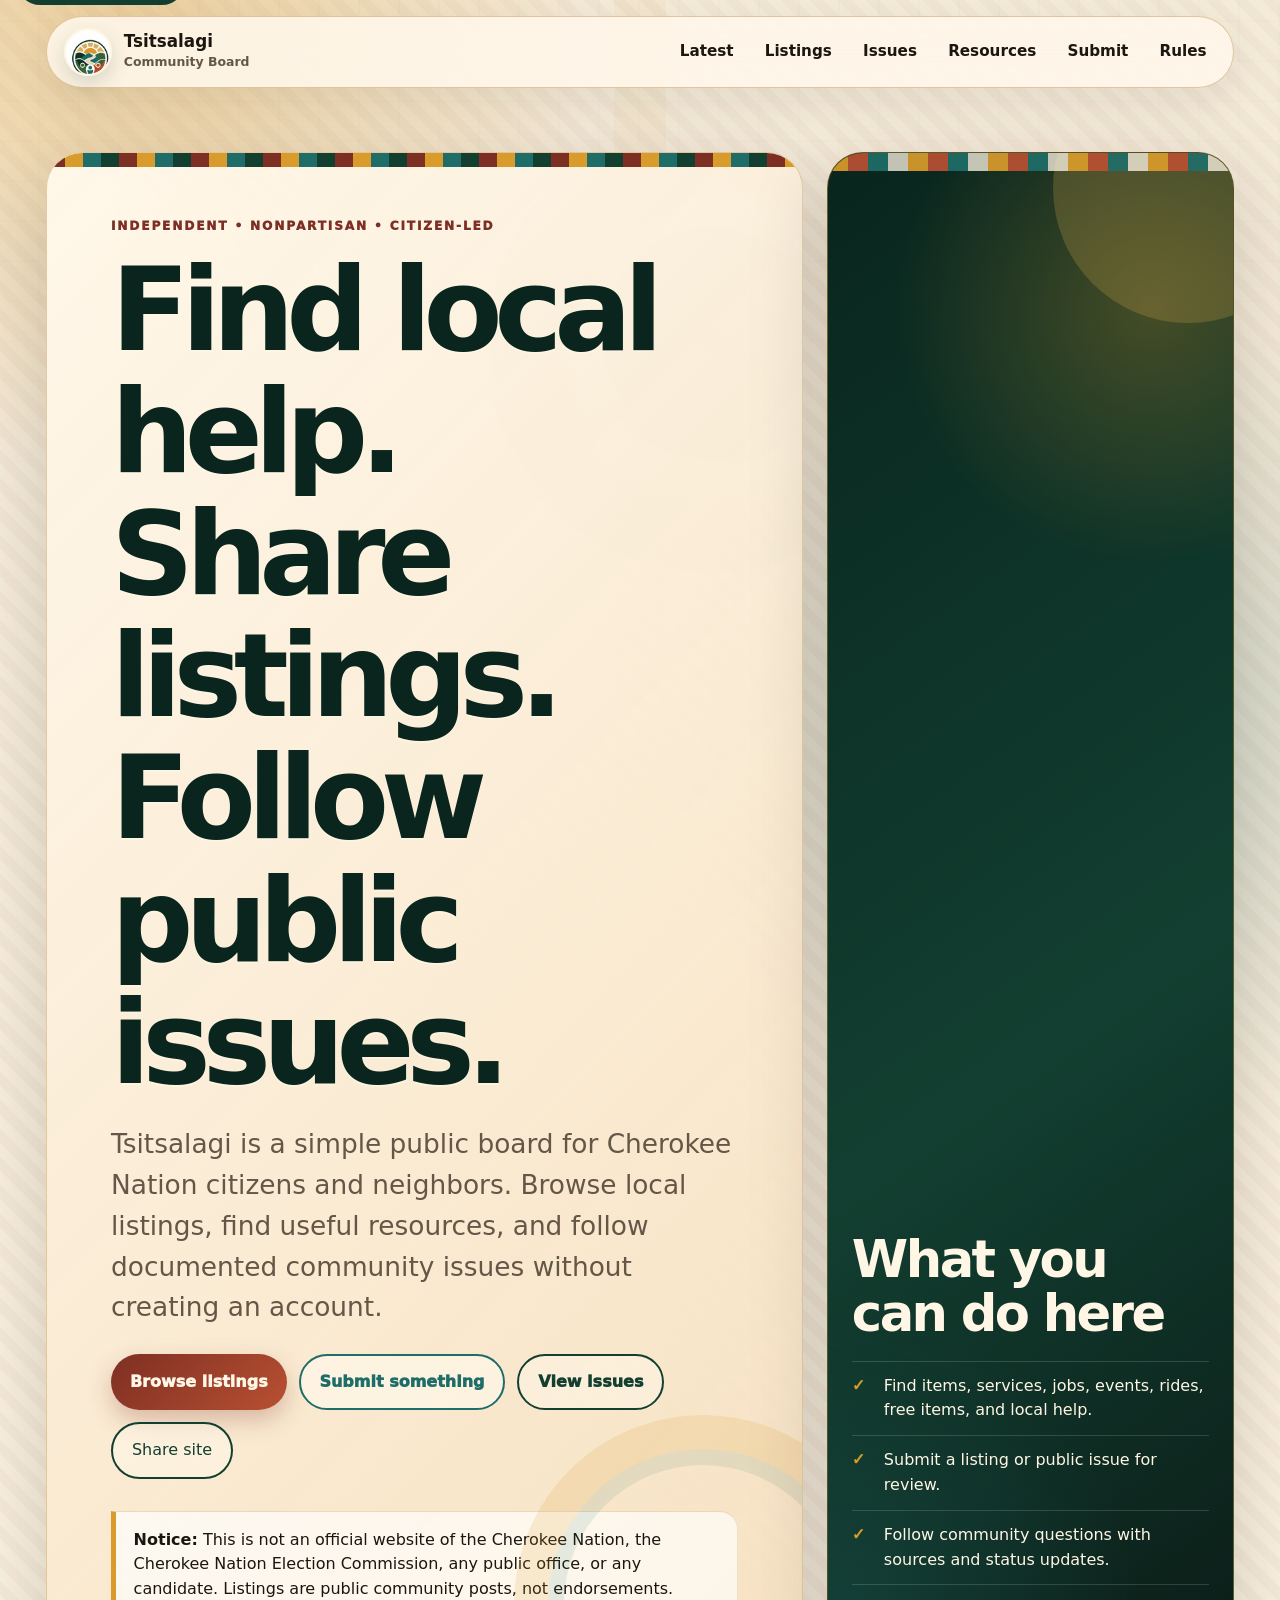
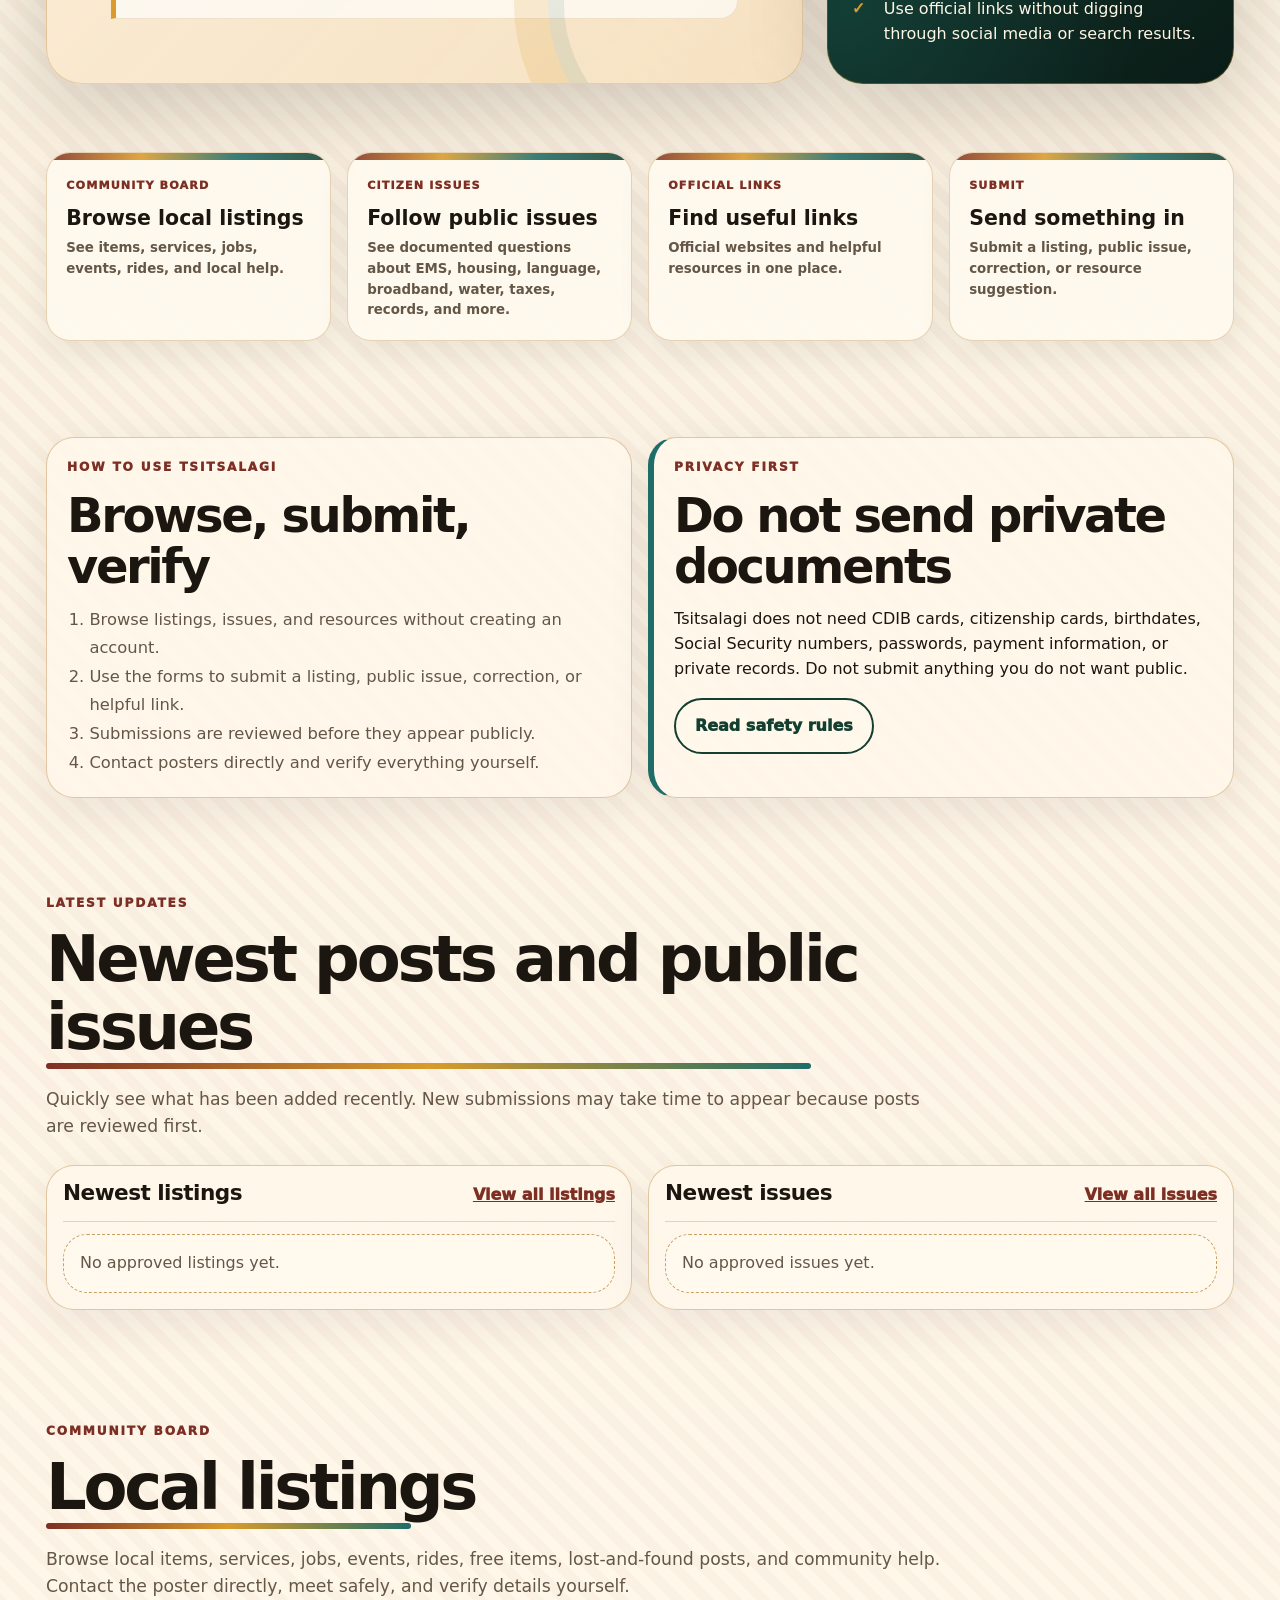
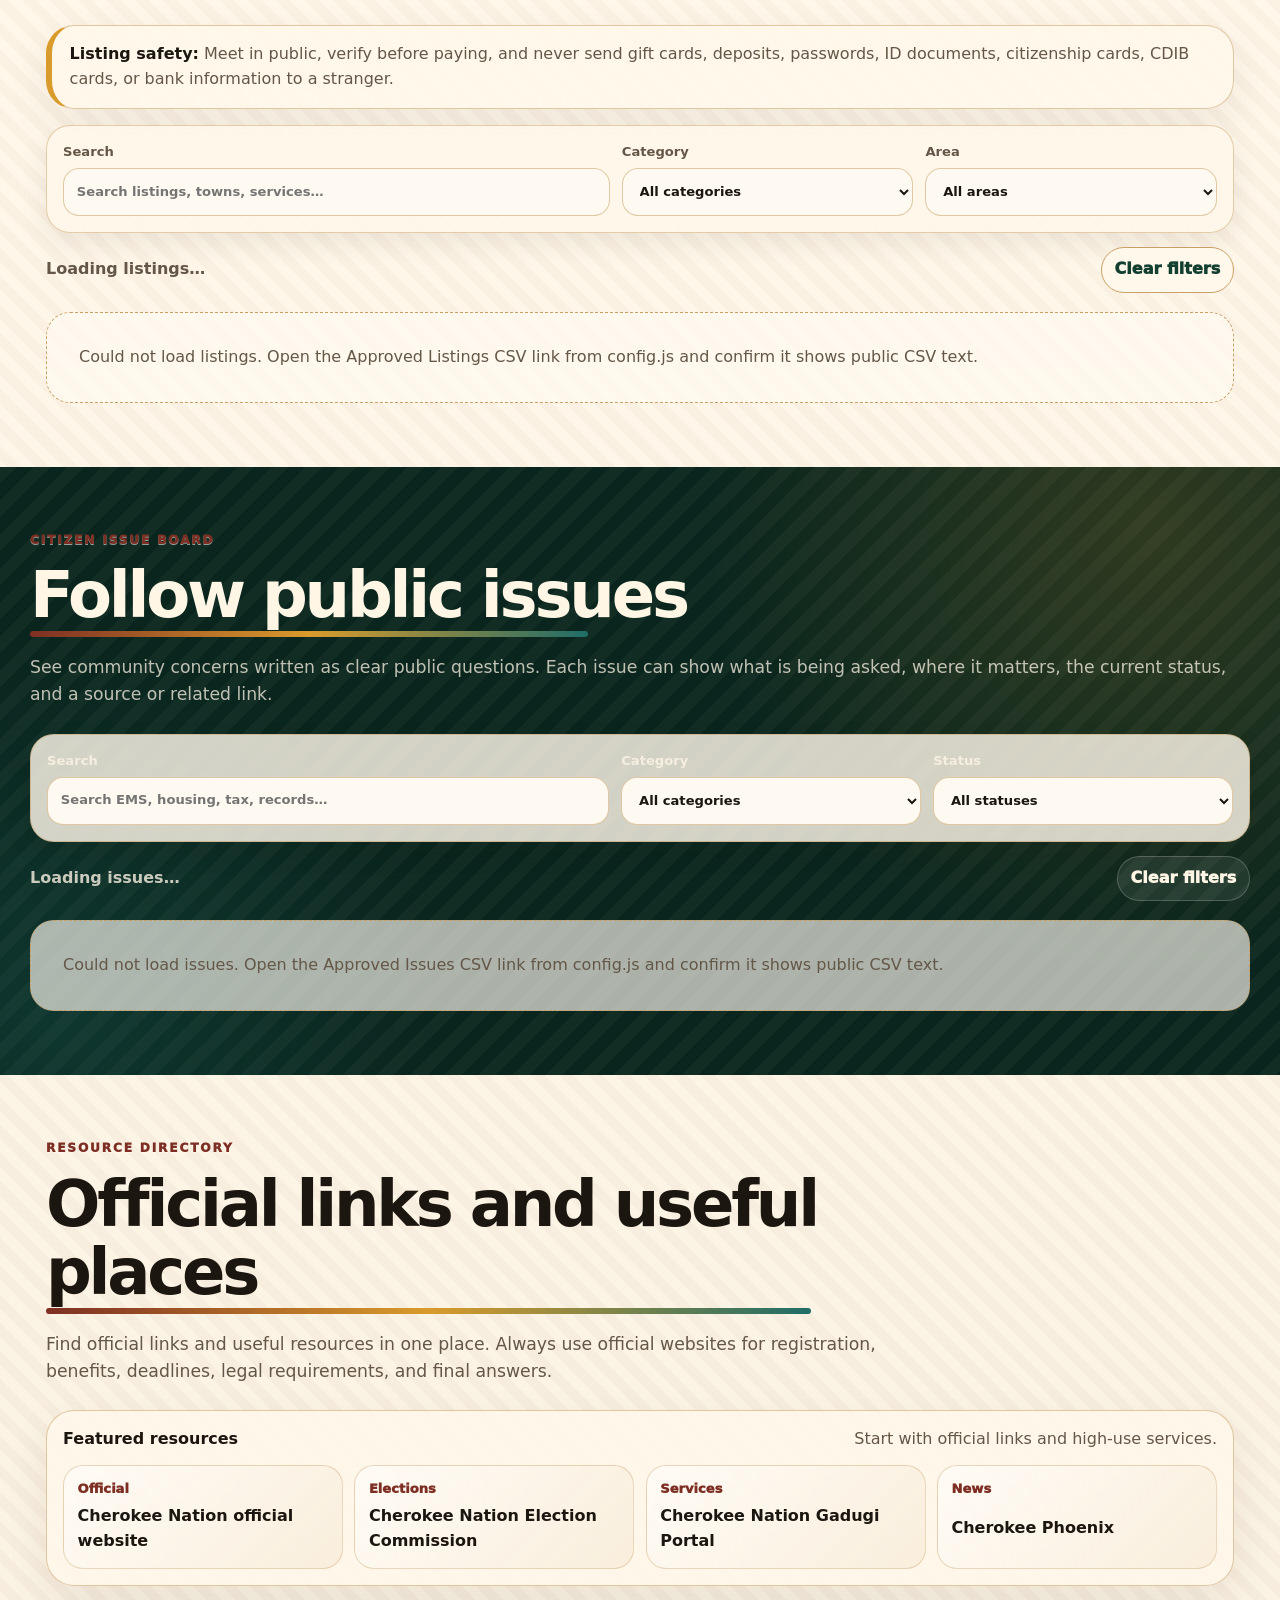
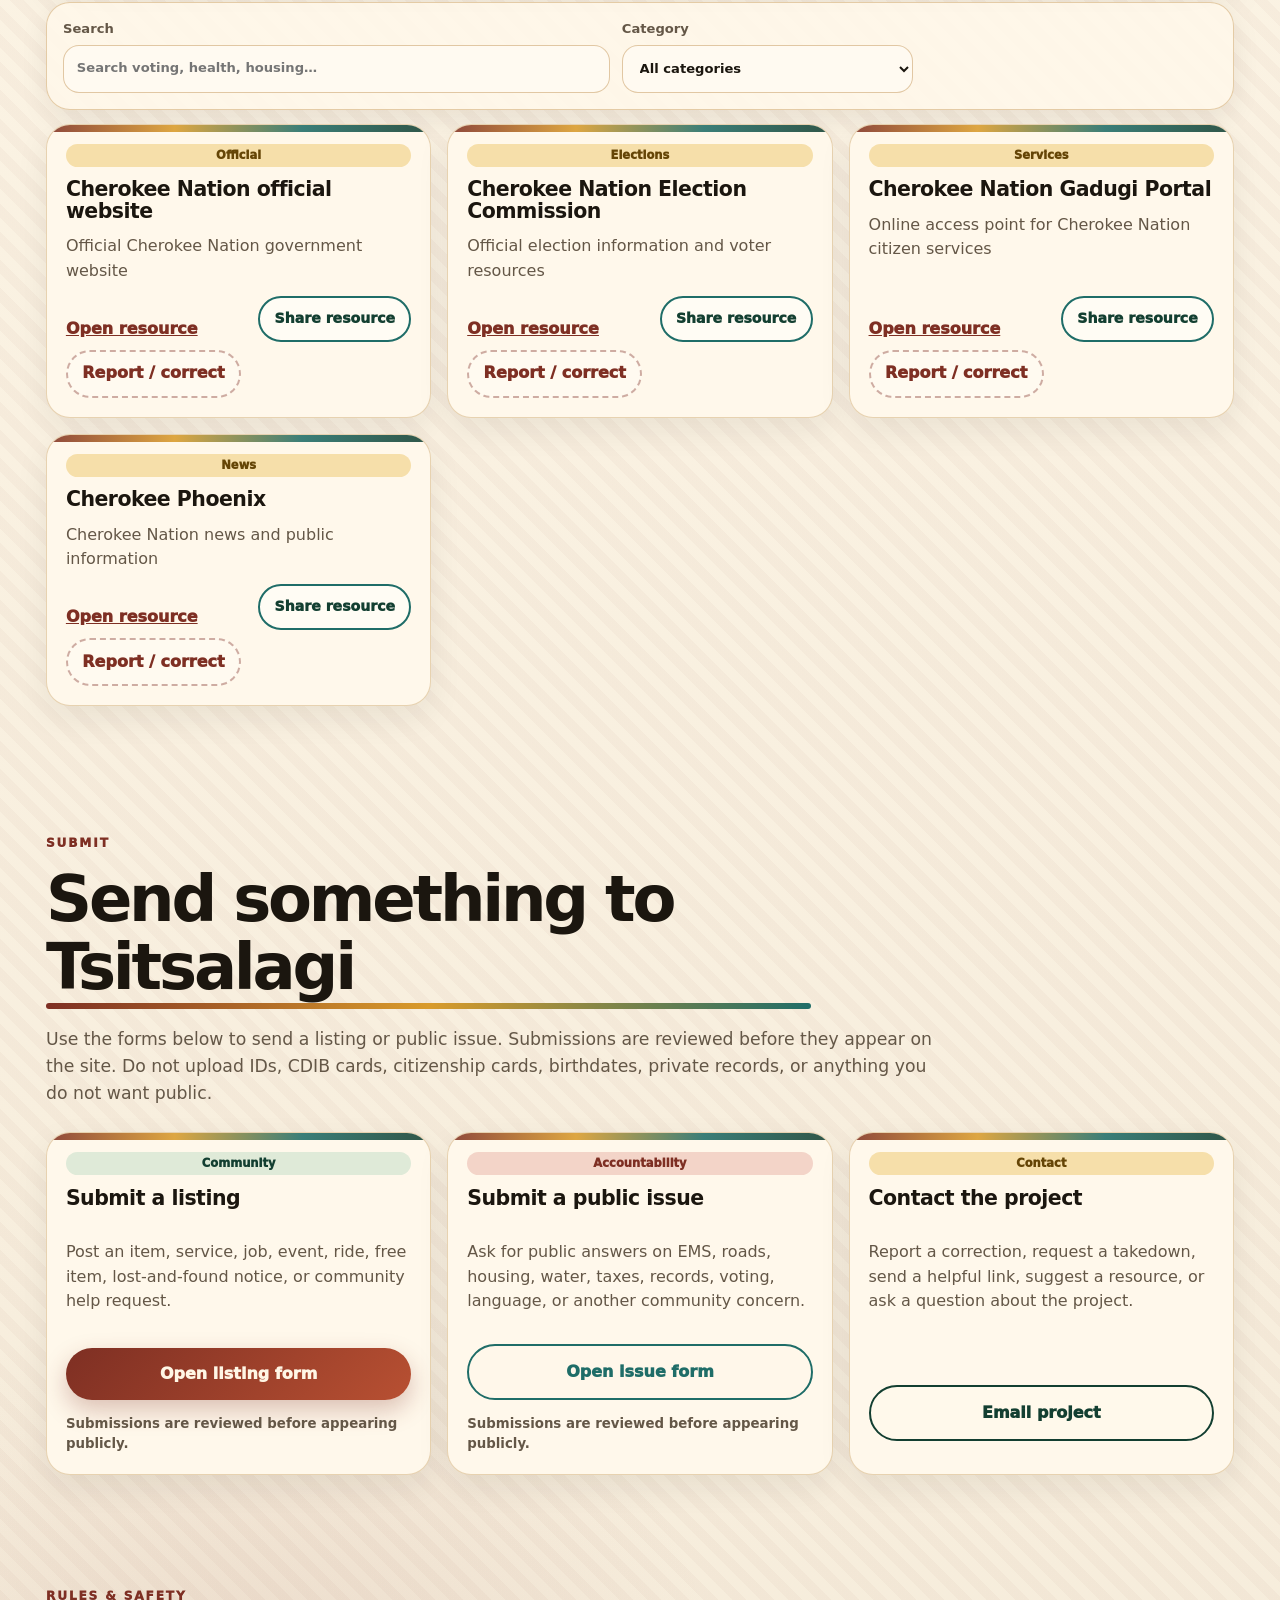
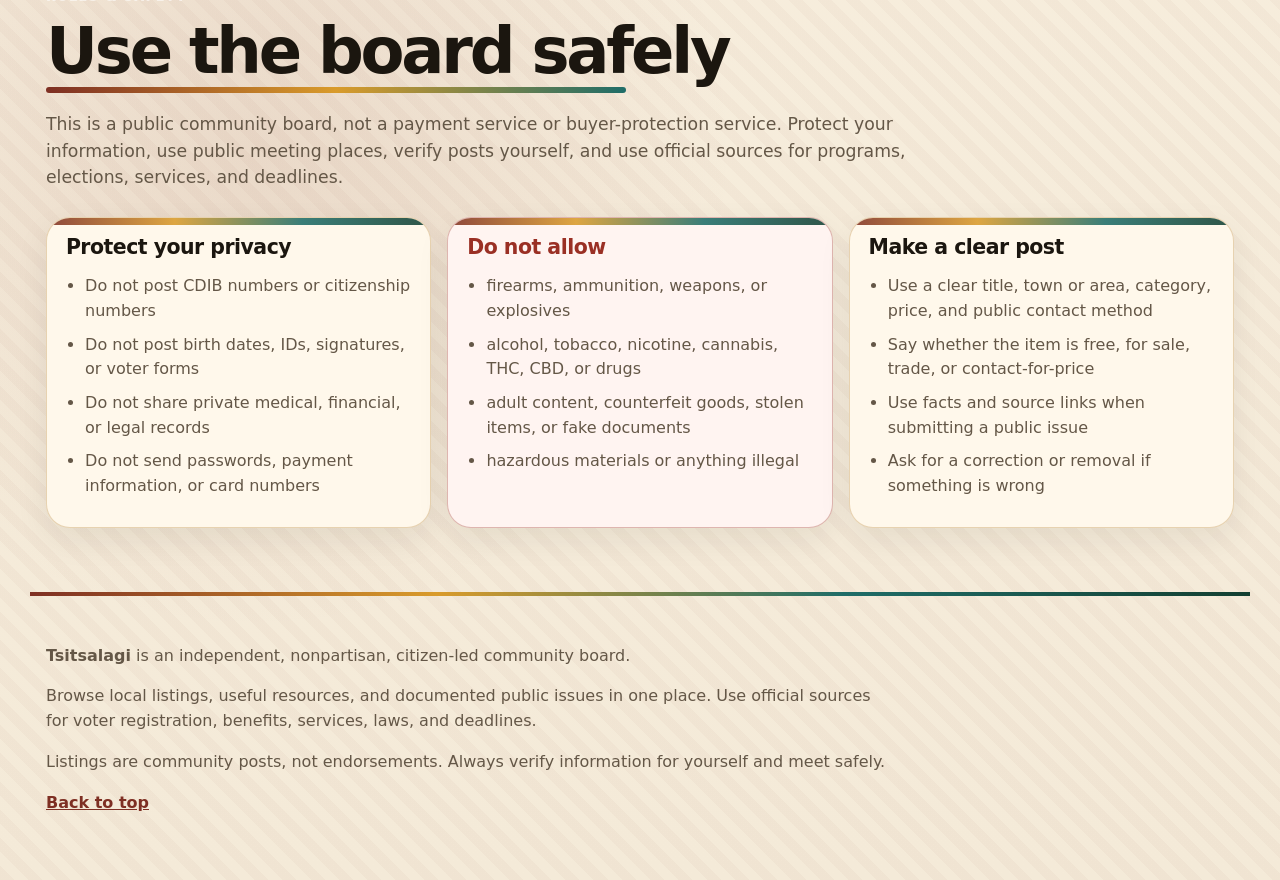
==== index.html @ 5c8ae74e "Add files via upload" ====
<!doctype html>
<html lang="en">
<head>
  <meta charset="utf-8" />
  <meta name="viewport" content="width=device-width, initial-scale=1" />
  <title>Tsitsalagi — Cherokee Community Board</title>
  <meta name="description" content="An independent Cherokee community board for local listings, helpful resources, and public issues that affect Cherokee Nation citizens." />
  <meta property="og:title" content="Tsitsalagi — Cherokee Community Board" />
  <meta property="og:description" content="Browse local listings, submit community information, find useful links, and follow public issues." />
  <meta property="og:type" content="website" />
  <meta property="og:url" content="https://tsitsalagi.com/" />
  <meta property="og:image" content="https://tsitsalagi.com/favicon-512.png" />
  <meta property="og:image:alt" content="Tsitsalagi Community Board logo" />
  <meta name="twitter:card" content="summary_large_image" />
  <meta name="twitter:title" content="Tsitsalagi — Cherokee Community Board" />
  <meta name="twitter:description" content="Browse local listings, useful resources, and public issues on Tsitsalagi." />
  <meta name="twitter:image" content="https://tsitsalagi.com/favicon-512.png" />
  <meta name="theme-color" content="#213f32" />
  <link rel="icon" type="image/png" href="favicon.png" />
  <link rel="shortcut icon" href="favicon.ico" />
  <link rel="apple-touch-icon" href="apple-touch-icon.png" />
  <link rel="manifest" href="site.webmanifest" />
  <link rel="stylesheet" href="styles.css" />
</head>
<body>
  <a class="skip-link" href="#main">Skip to content</a>

  <header class="site-header" id="top">
    <nav class="nav" aria-label="Main navigation">
      <a class="brand" href="#top" aria-label="Tsitsalagi home">
        <img class="brand-favicon" src="favicon.png" alt="" aria-hidden="true" />
        <span>
          <strong>Tsitsalagi</strong>
          <small>Community Board</small>
        </span>
      </a>
      <button class="menu-button" aria-expanded="false" aria-controls="nav-links">Menu</button>
      <div class="nav-links" id="nav-links">
        <a href="#latest">Latest</a>
        <a href="#listings">Listings</a>
        <a href="#issues">Issues</a>
        <a href="#resources">Resources</a>
        <a href="#submit">Submit</a>
        <a href="#rules">Rules</a>
      </div>
    </nav>

    <section class="hero">
      <div class="hero-copy">
        <p class="eyebrow">Independent • Nonpartisan • Citizen-led</p>
        <h1>Find local help. Share listings. Follow public issues.</h1>
        <p class="hero-text">Tsitsalagi is a simple public board for Cherokee Nation citizens and neighbors. Browse local listings, find useful resources, and follow documented community issues without creating an account.</p>
        <div class="hero-actions" aria-label="Primary actions">
          <a class="button primary" href="#listings">Browse listings</a>
          <a class="button secondary" href="#submit">Submit something</a>
          <a class="button ghost" href="#issues">View issues</a>
          <button class="button ghost share-button site-share" type="button"
            data-share-button
            data-share-title="Tsitsalagi — Cherokee Community Board"
            data-share-text="Browse local listings, useful resources, and public issues on Tsitsalagi."
            data-share-url="https://tsitsalagi.com/">Share site</button>
        </div>
        <p class="notice"><strong>Notice:</strong> This is not an official website of the Cherokee Nation, the Cherokee Nation Election Commission, any public office, or any candidate. Listings are public community posts, not endorsements.</p>
      </div>
      <aside class="hero-panel" aria-label="What this site does">
        <h2>What you can do here</h2>
        <ul class="check-list">
          <li>Find items, services, jobs, events, rides, free items, and local help.</li>
          <li>Submit a listing or public issue for review.</li>
          <li>Follow community questions with sources and status updates.</li>
          <li>Use official links without digging through social media or search results.</li>
        </ul>
      </aside>
    </section>
  </header>

  <main id="main">
    <section class="section quick-grid" aria-label="Quick actions">
      <a class="quick-card" href="#listings">
        <span>Community Board</span>
        <strong>Browse local listings</strong>
        <small>See items, services, jobs, events, rides, and local help.</small>
      </a>
      <a class="quick-card" href="#issues">
        <span>Citizen Issues</span>
        <strong>Follow public issues</strong>
        <small>See documented questions about EMS, housing, language, broadband, water, taxes, records, and more.</small>
      </a>
      <a class="quick-card" href="#resources">
        <span>Official Links</span>
        <strong>Find useful links</strong>
        <small>Official websites and helpful resources in one place.</small>
      </a>
      <a class="quick-card" href="#submit">
        <span>Submit</span>
        <strong>Send something in</strong>
        <small>Submit a listing, public issue, correction, or resource suggestion.</small>
      </a>
    </section>

    <section class="section guidance-section" id="how-to-use">
      <div class="guidance-grid">
        <article class="guidance-card">
          <p class="eyebrow">How to use Tsitsalagi</p>
          <h2>Browse, submit, verify</h2>
          <ol>
            <li>Browse listings, issues, and resources without creating an account.</li>
            <li>Use the forms to submit a listing, public issue, correction, or helpful link.</li>
            <li>Submissions are reviewed before they appear publicly.</li>
            <li>Contact posters directly and verify everything yourself.</li>
          </ol>
        </article>
        <article class="guidance-card privacy-card">
          <p class="eyebrow">Privacy first</p>
          <h2>Do not send private documents</h2>
          <p>Tsitsalagi does not need CDIB cards, citizenship cards, birthdates, Social Security numbers, passwords, payment information, or private records. Do not submit anything you do not want public.</p>
          <a class="button ghost" href="#rules">Read safety rules</a>
        </article>
      </div>
    </section>

    <section class="section latest-section" id="latest">
      <div class="section-header">
        <p class="eyebrow">Latest updates</p>
        <h2>Newest posts and public issues</h2>
        <p>Quickly see what has been added recently. New submissions may take time to appear because posts are reviewed first.</p>
      </div>
      <div class="latest-grid">
        <article class="latest-panel">
          <div class="latest-panel-head">
            <h3>Newest listings</h3>
            <a href="#listings">View all listings</a>
          </div>
          <div id="latest-listings" class="latest-list" aria-live="polite">Loading listings…</div>
        </article>
        <article class="latest-panel">
          <div class="latest-panel-head">
            <h3>Newest issues</h3>
            <a href="#issues">View all issues</a>
          </div>
          <div id="latest-issues" class="latest-list" aria-live="polite">Loading issues…</div>
        </article>
      </div>
    </section>

    <section class="section board-section" id="listings">
      <div class="section-header">
        <p class="eyebrow">Community board</p>
        <h2>Local listings</h2>
        <p>Browse local items, services, jobs, events, rides, free items, lost-and-found posts, and community help. Contact the poster directly, meet safely, and verify details yourself.</p>
      </div>

      <div class="safety-box" role="note">
        <strong>Listing safety:</strong> Meet in public, verify before paying, and never send gift cards, deposits, passwords, ID documents, citizenship cards, CDIB cards, or bank information to a stranger.
      </div>

      <div class="toolbar" aria-label="Listing filters">
        <label>
          <span>Search</span>
          <input id="listing-search" type="search" placeholder="Search listings, towns, services…" autocomplete="off" />
        </label>
        <label>
          <span>Category</span>
          <select id="listing-category">
            <option value="all">All categories</option>
          </select>
        </label>
        <label>
          <span>Area</span>
          <select id="listing-area">
            <option value="all">All areas</option>
          </select>
        </label>
      </div>

      <div class="board-meta">
        <span id="listing-count">Loading listings…</span>
        <button class="small-button" id="clear-listing-filters" type="button">Clear filters</button>
      </div>

      <div class="card-grid listing-grid" id="listing-grid" aria-live="polite"></div>
    </section>

    <section class="section section-dark" id="issues">
      <div class="section-header">
        <p class="eyebrow">Citizen issue board</p>
        <h2>Follow public issues</h2>
        <p>See community concerns written as clear public questions. Each issue can show what is being asked, where it matters, the current status, and a source or related link.</p>
      </div>

      <div class="toolbar dark-toolbar" aria-label="Issue filters">
        <label>
          <span>Search</span>
          <input id="issue-search" type="search" placeholder="Search EMS, housing, tax, records…" autocomplete="off" />
        </label>
        <label>
          <span>Category</span>
          <select id="issue-category">
            <option value="all">All categories</option>
          </select>
        </label>
        <label>
          <span>Status</span>
          <select id="issue-status">
            <option value="all">All statuses</option>
          </select>
        </label>
      </div>

      <div class="board-meta dark-meta">
        <span id="issue-count">Loading issues…</span>
        <button class="small-button light" id="clear-issue-filters" type="button">Clear filters</button>
      </div>

      <div class="card-grid issue-grid" id="issue-grid" aria-live="polite"></div>
    </section>

    <section class="section" id="resources">
      <div class="section-header">
        <p class="eyebrow">Resource directory</p>
        <h2>Official links and useful places</h2>
        <p>Find official links and useful resources in one place. Always use official websites for registration, benefits, deadlines, legal requirements, and final answers.</p>
      </div>

      <div class="featured-resources" id="featured-resources" aria-live="polite"></div>

      <div class="toolbar" aria-label="Resource filters">
        <label>
          <span>Search</span>
          <input id="resource-search" type="search" placeholder="Search voting, health, housing…" autocomplete="off" />
        </label>
        <label>
          <span>Category</span>
          <select id="resource-category">
            <option value="all">All categories</option>
          </select>
        </label>
      </div>

      <div class="card-grid resource-grid" id="resource-grid" aria-live="polite"></div>
    </section>

    <section class="section submit-section" id="submit">
      <div class="section-header">
        <p class="eyebrow">Submit</p>
        <h2>Send something to Tsitsalagi</h2>
        <p>Use the forms below to send a listing or public issue. Submissions are reviewed before they appear on the site. Do not upload IDs, CDIB cards, citizenship cards, birthdates, private records, or anything you do not want public.</p>
      </div>

      <div class="submit-grid">
        <article class="submit-card">
          <span class="tag green">Community</span>
          <h3>Submit a listing</h3>
          <p>Post an item, service, job, event, ride, free item, lost-and-found notice, or community help request.</p>
          <a class="button primary form-link" id="listing-form-link" href="#" target="_blank" rel="noopener">Open listing form</a>
          <small class="form-note" id="listing-form-note">Submissions are reviewed before appearing publicly.</small>
        </article>
        <article class="submit-card">
          <span class="tag clay">Accountability</span>
          <h3>Submit a public issue</h3>
          <p>Ask for public answers on EMS, roads, housing, water, taxes, records, voting, language, or another community concern.</p>
          <a class="button secondary form-link" id="issue-form-link" href="#" target="_blank" rel="noopener">Open issue form</a>
          <small class="form-note" id="issue-form-note">Submissions are reviewed before appearing publicly.</small>
        </article>
        <article class="submit-card">
          <span class="tag gold">Contact</span>
          <h3>Contact the project</h3>
          <p>Report a correction, request a takedown, send a helpful link, suggest a resource, or ask a question about the project.</p>
          <a class="button ghost form-link" id="contact-link" href="mailto:contact@example.com">Email project</a>
          <small></small>
        </article>
      </div>
    </section>

    <section class="section rules-section" id="rules">
      <div class="section-header">
        <p class="eyebrow">Rules & safety</p>
        <h2>Use the board safely</h2>
        <p>This is a public community board, not a payment service or buyer-protection service. Protect your information, use public meeting places, verify posts yourself, and use official sources for programs, elections, services, and deadlines.</p>
      </div>

      <div class="rules-grid">
        <article class="rule-card">
          <h3>Protect your privacy</h3>
          <ul>
            <li>Do not post CDIB numbers or citizenship numbers</li>
            <li>Do not post birth dates, IDs, signatures, or voter forms</li>
            <li>Do not share private medical, financial, or legal records</li>
            <li>Do not send passwords, payment information, or card numbers</li>
          </ul>
        </article>
        <article class="rule-card danger">
          <h3>Do not allow</h3>
          <ul>
            <li>firearms, ammunition, weapons, or explosives</li>
            <li>alcohol, tobacco, nicotine, cannabis, THC, CBD, or drugs</li>
            <li>adult content, counterfeit goods, stolen items, or fake documents</li>
            <li>hazardous materials or anything illegal</li>
          </ul>
        </article>
        <article class="rule-card">
          <h3>Make a clear post</h3>
          <ul>
            <li>Use a clear title, town or area, category, price, and public contact method</li>
            <li>Say whether the item is free, for sale, trade, or contact-for-price</li>
            <li>Use facts and source links when submitting a public issue</li>
            <li>Ask for a correction or removal if something is wrong</li>
          </ul>
        </article>
      </div>
    </section>
</main>

  <footer class="site-footer">
    <div class="footer-brand">
      <div>
        <p><strong>Tsitsalagi</strong> is an independent, nonpartisan, citizen-led community board.</p>
        <p>Browse local listings, useful resources, and documented public issues in one place. Use official sources for voter registration, benefits, services, laws, and deadlines.</p>
      </div>
    </div>
    <p class="footer-note">Listings are community posts, not endorsements. Always verify information for yourself and meet safely.</p>
    <a href="#top">Back to top</a>
  </footer>

  <script src="config.js"></script>
  <script src="script.js"></script>
</body>
</html>
---- styles.css ----
:root {
  /* Cherokee / Southeastern-inspired earth palette: river, cedar, clay, copper, sun, cream. */
  --bg: #f4ead8;
  --bg-2: #e7c99f;
  --panel: #fff8eb;
  --panel-2: #f5dfbf;
  --ink: #1b160f;
  --muted: #645747;
  --line: #c99f64;
  --forest: #133f31;
  --forest-2: #09251d;
  --forest-soft: #dfead8;
  --cedar: #7e2f23;
  --clay: #b85032;
  --gold: #d99b2b;
  --turquoise: #1f6d68;
  --river: #295f73;
  --plum: #4a2a54;
  --danger: #9a2f24;
  --cream: #fff6e5;
  --shadow: 0 26px 80px rgba(35, 24, 12, .18);
  --radius: 24px;
}

* { box-sizing: border-box; }
html { scroll-behavior: smooth; }
body {
  margin: 0;
  font-family: ui-sans-serif, system-ui, -apple-system, BlinkMacSystemFont, "Segoe UI", sans-serif;
  color: var(--ink);
  background:
    radial-gradient(circle at 10% 0%, rgba(217,155,43,.34), transparent 30rem),
    radial-gradient(circle at 86% 10%, rgba(31,109,104,.20), transparent 27rem),
    radial-gradient(circle at 20% 90%, rgba(126,47,35,.10), transparent 30rem),
    repeating-linear-gradient(45deg, rgba(126,47,35,.030) 0 10px, transparent 10px 20px),
    linear-gradient(180deg, var(--bg), #fff8ea 44%, var(--bg));
  line-height: 1.55;
}

a { color: var(--cedar); font-weight: 780; }
a:hover { color: var(--forest); }
button, input, select, textarea { font: inherit; }
.skip-link {
  position: absolute;
  top: -44px;
  left: 1rem;
  z-index: 50;
  background: var(--forest);
  color: white;
  padding: .75rem 1rem;
  border-radius: 999px;
}
.skip-link:focus { top: 1rem; }

.site-header { max-width: 1220px; margin: 0 auto; padding: 1rem; }
.nav {
  display: flex;
  align-items: center;
  justify-content: space-between;
  gap: 1rem;
  position: sticky;
  top: .75rem;
  z-index: 20;
  padding: .7rem .8rem;
  border: 1px solid rgba(255,255,255,.48);
  border-radius: 999px;
  background: rgba(255, 250, 241, .82);
  backdrop-filter: blur(16px);
  box-shadow: 0 14px 40px rgba(41, 31, 24, .08);
}
.brand {
  display: flex;
  align-items: center;
  gap: .75rem;
  padding-left: .25rem;
  color: var(--ink);
  text-decoration: none;
  min-width: 0;
  flex: 0 1 auto;
}
.brand-favicon {
  display: grid;
  place-items: center;
  flex: 0 0 auto;
  width: 48px;
  height: 48px;
  border-radius: 50%;
  object-fit: cover;
  border: 2px solid rgba(255,246,229,.85);
  box-shadow: 0 8px 20px rgba(18,53,44,.16);
}
.brand strong { display: block; line-height: 1; font-size: 1.05rem; }
.brand small { display: block; color: var(--muted); font-size: .78rem; margin-top: .15rem; font-weight: 800; }
.nav-links { display: flex; align-items: center; gap: .25rem; }
.nav-links a {
  color: var(--ink);
  text-decoration: none;
  padding: .62rem .85rem;
  border-radius: 999px;
  font-weight: 860;
  font-size: .95rem;
}
.nav-links a:hover { background: var(--bg-2); }
.menu-button {
  display: none;
  border: 0;
  border-radius: 999px;
  background: var(--forest);
  color: white;
  padding: .78rem 1rem;
  font-weight: 900;
}

.hero {
  display: grid;
  grid-template-columns: minmax(0, 1.45fr) minmax(280px, .78fr);
  gap: 1.5rem;
  align-items: stretch;
  padding: 4rem 0 2.25rem;
}
.hero-copy, .hero-panel, .quick-card, .listing-card, .issue-card, .resource-card, .submit-card, .rule-card, .setup-card {
  border: 1px solid rgba(76, 44, 29, .13);
  border-radius: var(--radius);
  box-shadow: 0 12px 34px rgba(30, 24, 17, .07);
}
.hero-copy {
  padding: clamp(1.75rem, 5vw, 4.25rem);
  border-radius: calc(var(--radius) + 12px);
  background:
    linear-gradient(135deg, rgba(255,250,241,.95), rgba(247,238,222,.91)),
    linear-gradient(130deg, rgba(37,75,59,.12), transparent);
  box-shadow: var(--shadow);
}
.eyebrow {
  margin: 0 0 .8rem;
  color: var(--cedar);
  text-transform: uppercase;
  letter-spacing: .15em;
  font-weight: 950;
  font-size: .76rem;
}
h1, h2, h3 { line-height: 1.06; margin: 0; }
h1 { font-size: clamp(3rem, 9.5vw, 7.2rem); letter-spacing: -.072em; max-width: 12ch; }
h2 { font-size: clamp(2rem, 5vw, 4.4rem); letter-spacing: -.05em; }
h3 { font-size: 1.28rem; letter-spacing: -.025em; }
.hero-text {
  max-width: 780px;
  color: var(--muted);
  font-size: clamp(1.14rem, 2.3vw, 1.65rem);
  margin: 1.25rem 0 0;
}
.hero-actions { display: flex; flex-wrap: wrap; gap: .75rem; margin-top: 1.6rem; }
.button, .small-button {
  display: inline-flex;
  align-items: center;
  justify-content: center;
  border-radius: 999px;
  text-decoration: none;
  font-weight: 950;
  cursor: pointer;
}
.button { min-height: 50px; padding: .86rem 1.18rem; }
.button.primary { background: var(--forest); color: white; }
.button.secondary { border: 2px solid var(--cedar); color: var(--cedar); background: rgba(255,255,255,.42); }
.button.ghost { border: 2px solid var(--forest); color: var(--forest); background: rgba(255,255,255,.22); }
.small-button { border: 1px solid var(--line); color: var(--forest); background: var(--panel); padding: .58rem .8rem; }
.small-button.light { border-color: rgba(255,255,255,.2); background: rgba(255,255,255,.08); color: var(--cream); }
.notice {
  border-left: 5px solid var(--cedar);
  background: rgba(255,255,255,.65);
  padding: 1rem 1.1rem;
  margin: 2rem 0 0;
  max-width: 780px;
}
.hero-panel {
  padding: 1.5rem;
  border-radius: calc(var(--radius) + 12px);
  background: var(--forest-2);
  color: var(--cream);
  display: flex;
  flex-direction: column;
  justify-content: flex-end;
  min-height: 440px;
  position: relative;
  overflow: hidden;
  box-shadow: var(--shadow);
}
.hero-panel::before {
  content: "";
  position: absolute;
  width: 270px;
  height: 270px;
  border-radius: 50%;
  top: -100px;
  right: -90px;
  background: rgba(211,166,76,.24);
}
.hero-panel h2 { position: relative; font-size: clamp(2rem, 4vw, 3.5rem); }
.check-list { list-style: none; padding: 0; margin: 1.25rem 0 0; position: relative; }
.check-list li { padding: .75rem 0 .75rem 2rem; border-top: 1px solid rgba(255,255,255,.15); position: relative; }
.check-list li::before { content: "✓"; position: absolute; left: 0; color: var(--gold); font-weight: 950; }

.section { max-width: 1220px; margin: 0 auto; padding: 4rem 1rem; }
.section-header { max-width: 900px; margin-bottom: 1.6rem; }
.section-header p:last-child { color: var(--muted); font-size: 1.08rem; }
.quick-grid { display: grid; grid-template-columns: repeat(4, 1fr); gap: 1rem; padding-top: 1rem; }
.quick-card {
  display: block;
  text-decoration: none;
  background: rgba(255,250,241,.83);
  padding: 1.2rem;
  color: var(--ink);
  min-height: 160px;
}
.quick-card span { display: inline-flex; color: var(--cedar); font-weight: 950; text-transform: uppercase; letter-spacing: .1em; font-size: .7rem; }
.quick-card strong { display: block; font-size: 1.28rem; line-height: 1.12; margin-top: .6rem; }
.quick-card small { display: block; color: var(--muted); margin-top: .55rem; font-weight: 680; }

.board-section { padding-top: 3rem; }
.toolbar {
  display: grid;
  grid-template-columns: 1.5fr .8fr .8fr;
  gap: .75rem;
  align-items: end;
  padding: 1rem;
  border: 1px solid var(--line);
  border-radius: var(--radius);
  background: rgba(255,250,241,.78);
  margin-bottom: .9rem;
}
.toolbar label { display: grid; gap: .35rem; color: var(--muted); font-weight: 900; font-size: .82rem; }
.toolbar input, .toolbar select {
  width: 100%;
  min-height: 48px;
  border: 1px solid var(--line);
  border-radius: 16px;
  background: white;
  color: var(--ink);
  padding: .7rem .8rem;
  outline: none;
}
.toolbar input:focus, .toolbar select:focus { border-color: var(--forest); box-shadow: 0 0 0 4px rgba(37,75,59,.12); }
.board-meta { display: flex; justify-content: space-between; align-items: center; gap: .75rem; margin: .85rem 0 1.2rem; color: var(--muted); font-weight: 850; }
.card-grid { display: grid; grid-template-columns: repeat(3, 1fr); gap: 1rem; }
.listing-card, .issue-card, .resource-card, .submit-card, .rule-card, .setup-card {
  background: var(--panel);
  padding: 1.18rem;
}
.listing-card { display: flex; flex-direction: column; gap: .7rem; }
.card-top { display: flex; justify-content: space-between; gap: .75rem; align-items: start; }
.tag, .pill, .price {
  display: inline-flex;
  align-items: center;
  justify-content: center;
  border-radius: 999px;
  padding: .36rem .62rem;
  font-size: .72rem;
  font-weight: 950;
  line-height: 1;
}
.tag { background: var(--forest-soft); color: var(--forest); }
.tag.clay { background: #f3ddd3; color: var(--cedar); }
.tag.gold { background: #f4e6bd; color: #6a4a05; }
.tag.green { background: var(--forest-soft); color: var(--forest); }
.price { background: #f4e5c2; color: #5f4206; white-space: nowrap; }
.pill { background: rgba(37,75,59,.1); color: var(--forest); }
.pill.status-open { background: #e4efe5; color: var(--forest); }
.pill.status-waiting { background: #f4e6bd; color: #6a4a05; }
.pill.status-researching { background: #e8e2f5; color: #4f3a85; }
.pill.status-resolved { background: #dceedd; color: #235b33; }
.meta-list { display: flex; flex-wrap: wrap; gap: .45rem; margin-top: .15rem; }
.card-description { color: var(--muted); margin: .15rem 0 0; }
.card-contact { margin-top: auto; padding-top: .7rem; border-top: 1px solid var(--line); display: flex; flex-wrap: wrap; gap: .5rem; align-items: center; justify-content: space-between; }
.card-contact span { color: var(--muted); font-weight: 830; font-size: .9rem; }
.contact-link { font-weight: 950; }
.empty-state {
  grid-column: 1 / -1;
  padding: 2rem;
  border: 1px dashed var(--line);
  border-radius: var(--radius);
  color: var(--muted);
  background: rgba(255,250,241,.66);
}

.section-dark {
  max-width: none;
  margin: 0;
  background:
    radial-gradient(circle at 90% 10%, rgba(211,166,76,.14), transparent 28rem),
    var(--forest-2);
  color: var(--cream);
}
.section-dark > * { max-width: 1220px; margin-left: auto; margin-right: auto; }
.section-dark .section-header p:last-child { color: rgba(255,246,231,.74); }
.dark-toolbar {
  background: rgba(255,255,255,.08);
  border-color: rgba(255,255,255,.16);
}
.dark-toolbar label { color: rgba(255,246,231,.78); }
.dark-toolbar input, .dark-toolbar select { background: rgba(255,255,255,.95); }
.dark-meta { color: rgba(255,246,231,.78); }
.issue-card { background: rgba(255,250,241,.97); color: var(--ink); display: flex; flex-direction: column; gap: .7rem; }
.issue-card .question, .issue-card .ask { color: var(--muted); margin: 0; }
.issue-card .ask strong, .issue-card .question strong { color: var(--ink); }
.issue-card footer { margin-top: auto; padding-top: .75rem; border-top: 1px solid var(--line); display: flex; flex-wrap: wrap; gap: .5rem; justify-content: space-between; align-items: center; }

.resource-card { display: flex; flex-direction: column; gap: .75rem; }
.resource-card p { color: var(--muted); margin: 0; }
.resource-card a { margin-top: auto; }

.submit-section { padding-top: 4rem; }
.submit-grid, .rules-grid { display: grid; grid-template-columns: repeat(3, 1fr); gap: 1rem; }
.submit-card { display: flex; flex-direction: column; gap: .85rem; }
.submit-card p, .rule-card li { color: var(--muted); }
.submit-card .button { margin-top: auto; }
.form-note { color: var(--muted); font-weight: 760; }
.rules-section { padding-top: 3rem; }
.rule-card ul { margin: 1rem 0 0; padding-left: 1.2rem; }
.rule-card li { margin-bottom: .55rem; }
.rule-card.danger { border-color: rgba(154,47,36,.32); background: #fff4f1; }
.rule-card.danger h3 { color: var(--danger); }
.records-section { padding-top: 3rem; }
.setup-card { background: rgba(255,250,241,.86); }
.setup-card ol { margin: 0; padding-left: 1.2rem; color: var(--muted); }
.setup-card li { margin-bottom: .5rem; }
.setup-card code { background: rgba(37,75,59,.08); padding: .1rem .28rem; border-radius: .35rem; }

.site-footer {
  max-width: 1220px;
  margin: 0 auto;
  padding: 2rem 1rem 4rem;
  color: var(--muted);
  border-top: 1px solid var(--line);
}
.site-footer p { max-width: 850px; }
.simple-header { max-width: 1120px; margin: 0 auto; padding: 1rem; }
.setup-main h1 { max-width: none; font-size: clamp(2.8rem, 8vw, 6rem); }
.setup-card.big { margin-bottom: 1rem; }
.schema-grid { display: grid; grid-template-columns: repeat(3, 1fr); gap: .8rem; margin-top: 1rem; }
.schema-grid > div { background: var(--panel-2); border: 1px solid var(--line); border-radius: 18px; padding: 1rem; }
pre { white-space: pre-wrap; background: #13251e; color: #fff6e7; border-radius: 18px; padding: 1rem; overflow: auto; }
pre code { background: transparent !important; color: inherit; padding: 0 !important; }

@media (max-width: 920px) {
  .hero { grid-template-columns: 1fr; padding-top: 3rem; }
  .hero-panel { min-height: auto; }
  .quick-grid, .card-grid, .submit-grid, .rules-grid, .schema-grid { grid-template-columns: repeat(2, 1fr); }
  .toolbar { grid-template-columns: 1fr; }
}

@media (max-width: 720px) {
  .site-header { padding: .75rem; }
  .nav { border-radius: 28px; align-items: center; top: .5rem; }
  .menu-button { display: inline-flex; }
  .nav-links {
    display: none;
    position: absolute;
    top: calc(100% + .5rem);
    left: .5rem;
    right: .5rem;
    background: var(--panel);
    border: 1px solid var(--line);
    border-radius: 22px;
    padding: .5rem;
    box-shadow: var(--shadow);
  }
  .nav-links.open { display: grid; }
  .nav-links a { padding: .9rem 1rem; }
  .hero { padding-top: 2.2rem; gap: 1rem; }
  .hero-copy { padding: 1.55rem; }
  h1 { font-size: clamp(3.15rem, 16vw, 4.8rem); max-width: 9ch; }
  .hero-actions .button { width: 100%; }
  .quick-grid, .card-grid, .submit-grid, .rules-grid, .schema-grid { grid-template-columns: 1fr; }
  .section { padding: 3rem .9rem; }
  .board-meta { align-items: stretch; flex-direction: column; }
  .small-button { width: 100%; }
  .card-top { align-items: start; }
  .brand-favicon { width: 46px; height: 46px; }
  .brand strong { font-size: 1rem; }
  .brand small { font-size: .72rem; }
}


/* Tsitsalagi visual upgrade: stronger color, warm contrast, and subtle Southeastern-style geometric accents. */
body::before {
  content: "";
  position: fixed;
  inset: 0;
  pointer-events: none;
  z-index: -1;
  opacity: .32;
  background:
    linear-gradient(90deg, transparent 0 48%, rgba(217,155,43,.20) 48% 52%, transparent 52% 100%),
    repeating-linear-gradient(90deg, transparent 0 38px, rgba(19,63,49,.045) 38px 40px),
    repeating-linear-gradient(0deg, transparent 0 38px, rgba(126,47,35,.038) 38px 40px);
  mask-image: linear-gradient(to bottom, rgba(0,0,0,.9), rgba(0,0,0,.08));
}

.nav {
  border-color: rgba(201,159,100,.55);
  background: rgba(255, 248, 235, .88);
}



.nav-links a:hover {
  background: linear-gradient(135deg, rgba(217,155,43,.22), rgba(31,109,104,.12));
}

.hero-copy {
  position: relative;
  overflow: hidden;
  border-color: rgba(201,159,100,.45);
  background:
    linear-gradient(135deg, rgba(255,248,235,.96), rgba(246,224,191,.90)),
    radial-gradient(circle at 88% 12%, rgba(31,109,104,.16), transparent 18rem);
}

.hero-copy::before {
  content: "";
  position: absolute;
  inset: 0 0 auto 0;
  height: 14px;
  background: repeating-linear-gradient(90deg,
    var(--cedar) 0 18px,
    var(--gold) 18px 36px,
    var(--turquoise) 36px 54px,
    var(--forest) 54px 72px);
}

.hero-copy::after {
  content: "";
  position: absolute;
  right: -90px;
  bottom: -110px;
  width: 310px;
  height: 310px;
  border-radius: 50%;
  border: 34px solid rgba(217,155,43,.16);
  box-shadow: inset 0 0 0 16px rgba(31,109,104,.10);
  pointer-events: none;
}

.eyebrow {
  color: var(--cedar);
  text-shadow: 0 1px 0 rgba(255,255,255,.55);
}

h1 {
  color: var(--forest-2);
  text-shadow: 0 2px 0 rgba(255,246,229,.65);
}

.hero-panel {
  border-color: rgba(217,155,43,.36);
  background:
    radial-gradient(circle at 80% 10%, rgba(217,155,43,.28), transparent 16rem),
    radial-gradient(circle at 5% 95%, rgba(31,109,104,.28), transparent 18rem),
    linear-gradient(145deg, var(--forest-2), #123f31 58%, #0b1c17);
}

.hero-panel::after {
  content: "";
  position: absolute;
  left: 0;
  right: 0;
  top: 0;
  height: 18px;
  background: repeating-linear-gradient(90deg,
    var(--gold) 0 20px,
    var(--clay) 20px 40px,
    var(--turquoise) 40px 60px,
    rgba(255,246,229,.82) 60px 80px);
  opacity: .92;
}

.button.primary {
  background: linear-gradient(135deg, var(--cedar), var(--clay));
  color: var(--cream);
  box-shadow: 0 10px 24px rgba(126,47,35,.28);
}

.button.primary:hover,
.small-button:hover {
  transform: translateY(-1px);
  box-shadow: 0 14px 30px rgba(35,24,12,.17);
}

.button.secondary {
  border-color: var(--turquoise);
  color: var(--turquoise);
  background: rgba(255,248,235,.64);
}

.button.ghost {
  border-color: var(--forest);
  color: var(--forest);
  background: rgba(255,248,235,.45);
}

.notice {
  border-left-color: var(--gold);
  border-top: 1px solid rgba(201,159,100,.35);
  border-right: 1px solid rgba(201,159,100,.25);
  border-bottom: 1px solid rgba(201,159,100,.25);
  border-radius: 0 18px 18px 0;
}

.section-header h2 {
  position: relative;
  display: inline-block;
  padding-bottom: .45rem;
}

.section-header h2::after {
  content: "";
  position: absolute;
  left: 0;
  right: 15%;
  bottom: 0;
  height: 6px;
  border-radius: 999px;
  background: linear-gradient(90deg, var(--cedar), var(--gold), var(--turquoise));
}

.quick-card,
.listing-card,
.issue-card,
.resource-card,
.submit-card,
.rule-card,
.setup-card {
  border-color: rgba(201,159,100,.44);
  position: relative;
  overflow: hidden;
}

.quick-card::before,
.listing-card::before,
.issue-card::before,
.resource-card::before,
.submit-card::before,
.rule-card::before,
.setup-card::before {
  content: "";
  position: absolute;
  inset: 0 0 auto 0;
  height: 7px;
  background: linear-gradient(90deg, var(--cedar), var(--gold), var(--turquoise), var(--forest));
  opacity: .88;
}

.quick-card:hover,
.listing-card:hover,
.issue-card:hover,
.resource-card:hover,
.submit-card:hover,
.rule-card:hover {
  transform: translateY(-2px);
  box-shadow: 0 20px 44px rgba(35,24,12,.13);
  border-color: rgba(126,47,35,.38);
}

.tag {
  background: rgba(31,109,104,.13);
  color: #15534f;
}

.tag.clay {
  background: #f3d4c8;
  color: var(--cedar);
}

.tag.gold,
.price,
.pill.status-waiting {
  background: #f6dfaa;
  color: #654506;
}

.pill.status-open {
  background: #dcebd9;
  color: var(--forest);
}

.pill.status-researching {
  background: #eadcf0;
  color: var(--plum);
}

.toolbar {
  border-color: rgba(201,159,100,.50);
  background: rgba(255,248,235,.82);
  box-shadow: 0 10px 28px rgba(35,24,12,.08);
}

.toolbar input,
.toolbar select {
  border-color: rgba(201,159,100,.55);
  background: #fffaf1;
}

.section-dark {
  background:
    radial-gradient(circle at 90% 10%, rgba(217,155,43,.18), transparent 28rem),
    radial-gradient(circle at 5% 90%, rgba(31,109,104,.24), transparent 24rem),
    repeating-linear-gradient(135deg, rgba(255,246,229,.035) 0 12px, transparent 12px 24px),
    var(--forest-2);
}

.site-footer {
  border-top: 4px solid transparent;
  border-image: linear-gradient(90deg, var(--cedar), var(--gold), var(--turquoise), var(--forest)) 1;
}

@media (prefers-reduced-motion: no-preference) {
  .button,
  .small-button,
  .quick-card,
  .listing-card,
  .issue-card,
  .resource-card,
  .submit-card,
  .rule-card {
    transition: transform .18s ease, box-shadow .18s ease, border-color .18s ease, background .18s ease;
  }
}


button.button {
  font: inherit;
}

.share-button {
  display: inline-flex;
  align-items: center;
  justify-content: center;
  border-radius: 999px;
  border: 2px solid var(--turquoise);
  background: rgba(255, 255, 255, .45);
  color: var(--forest);
  font: inherit;
  font-weight: 950;
  cursor: pointer;
  min-height: 42px;
  padding: .62rem .9rem;
  text-decoration: none;
  white-space: nowrap;
}

.share-button:hover,
.share-button:focus-visible {
  background: var(--forest-soft);
  outline: none;
}

.site-share {
  min-height: 50px;
  padding: .86rem 1.18rem;
}

.card-actions {
  display: flex;
  flex-wrap: wrap;
  gap: .5rem;
  align-items: center;
  justify-content: flex-end;
}

.small-share {
  font-size: .88rem;
}

.resource-actions {
  margin-top: auto;
  justify-content: space-between;
}

.resource-actions a {
  font-weight: 950;
}

.listing-card[id],
.issue-card[id],
.resource-card[id] {
  scroll-margin-top: 110px;
}

@media (max-width: 640px) {
  .card-actions {
    width: 100%;
    justify-content: flex-start;
  }

  .share-button,
  .contact-link {
    width: 100%;
  }
}


.footer-brand {
  display: block;
  margin-bottom: .75rem;
}
.footer-note {
  margin-top: .4rem;
}
@media (max-width: 720px) {
  .footer-brand {
    grid-template-columns: 1fr;
  }
  }


/* Next usefulness upgrades */
.guidance-section {
  padding-top: 2rem;
  padding-bottom: 2rem;
}
.guidance-grid,
.latest-grid {
  max-width: 1220px;
  margin: 0 auto;
  display: grid;
  grid-template-columns: repeat(2, minmax(0, 1fr));
  gap: 1rem;
}
.guidance-card,
.latest-panel,
.safety-box,
.featured-resources {
  border: 1px solid rgba(201,159,100,.55);
  border-radius: 28px;
  background: rgba(255, 248, 235, .88);
  box-shadow: 0 16px 45px rgba(41,31,24,.07);
}
.guidance-card {
  padding: 1.25rem;
}
.guidance-card h2 {
  font-size: clamp(1.7rem, 4vw, 3rem);
  margin-bottom: .8rem;
}
.guidance-card ol {
  margin: .9rem 0 0;
  padding-left: 1.4rem;
  color: var(--muted);
  font-size: 1.02rem;
  line-height: 1.75;
}
.privacy-card {
  border-left: 6px solid var(--turquoise);
}
.safety-box {
  max-width: 1220px;
  margin: 0 auto 1rem;
  padding: 1rem 1.1rem;
  color: var(--muted);
  border-left: 6px solid var(--gold);
}
.safety-box strong {
  color: var(--ink);
}
.latest-panel {
  padding: 1rem;
}
.latest-panel-head {
  display: flex;
  align-items: baseline;
  justify-content: space-between;
  gap: .75rem;
  border-bottom: 1px solid rgba(201,159,100,.42);
  padding-bottom: .8rem;
  margin-bottom: .8rem;
}
.latest-panel h3 {
  margin: 0;
  font-size: 1.35rem;
}
.latest-panel-head a,
.latest-item,
.report-link {
  color: var(--cedar);
  font-weight: 950;
}
.latest-list {
  display: grid;
  gap: .65rem;
}
.latest-item {
  display: grid;
  gap: .18rem;
  text-decoration: none;
  padding: .85rem;
  border-radius: 18px;
  background: rgba(255,255,255,.44);
  border: 1px solid rgba(201,159,100,.32);
}
.latest-item:hover,
.latest-item:focus-visible {
  background: var(--forest-soft);
  outline: none;
}
.latest-item span {
  color: var(--turquoise);
  font-size: .8rem;
  text-transform: uppercase;
  letter-spacing: .08em;
  font-weight: 950;
}
.latest-item strong {
  color: var(--ink);
}
.latest-item small {
  color: var(--muted);
  font-weight: 800;
}
.small-empty {
  padding: 1rem;
  min-height: auto;
}
.featured-resources {
  max-width: 1220px;
  margin: 0 auto 1rem;
  padding: 1rem;
}
.featured-head {
  display: flex;
  flex-wrap: wrap;
  justify-content: space-between;
  gap: .5rem;
  margin-bottom: .8rem;
  color: var(--muted);
}
.featured-head strong {
  color: var(--ink);
}
.featured-grid {
  display: grid;
  grid-template-columns: repeat(4, minmax(0, 1fr));
  gap: .7rem;
}
.featured-link {
  display: grid;
  gap: .25rem;
  min-height: 104px;
  padding: .85rem;
  border-radius: 20px;
  text-decoration: none;
  background: linear-gradient(135deg, rgba(255,255,255,.55), rgba(235,217,185,.28));
  border: 1px solid rgba(201,159,100,.38);
  color: var(--ink);
}
.featured-link span {
  color: var(--cedar);
  font-weight: 950;
  font-size: .82rem;
}
.featured-link:hover,
.featured-link:focus-visible {
  background: var(--forest-soft);
  outline: none;
}
.report-link {
  display: inline-flex;
  align-items: center;
  justify-content: center;
  min-height: 42px;
  padding: .62rem .9rem;
  border: 2px dashed rgba(126,47,35,.38);
  border-radius: 999px;
  background: rgba(255,255,255,.28);
  text-decoration: none;
  white-space: nowrap;
}
.report-link:hover,
.report-link:focus-visible {
  border-style: solid;
  background: rgba(126,47,35,.08);
  outline: none;
}
@media (max-width: 920px) {
  .guidance-grid,
  .latest-grid,
  .featured-grid {
    grid-template-columns: 1fr;
  }
  .guidance-section {
    padding: 1rem .9rem 2rem;
  }
  .featured-head {
    display: grid;
  }
}
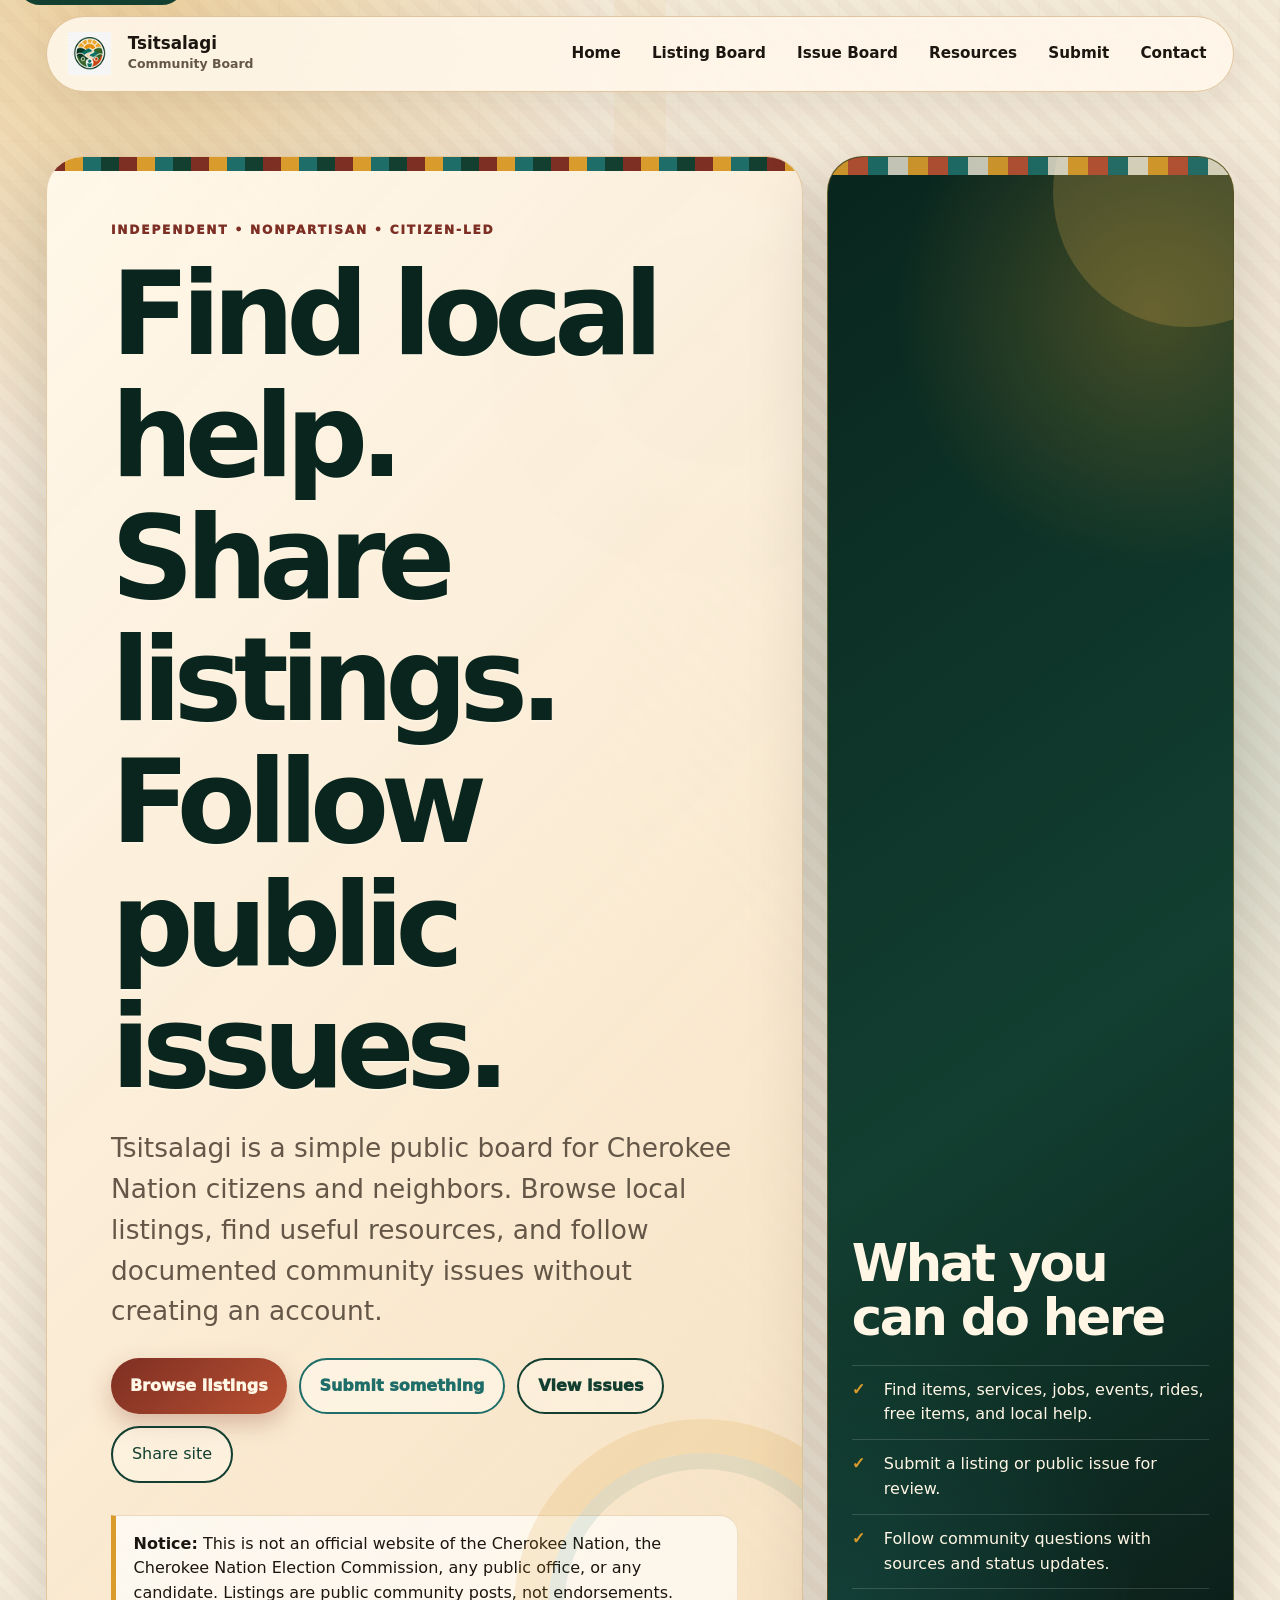
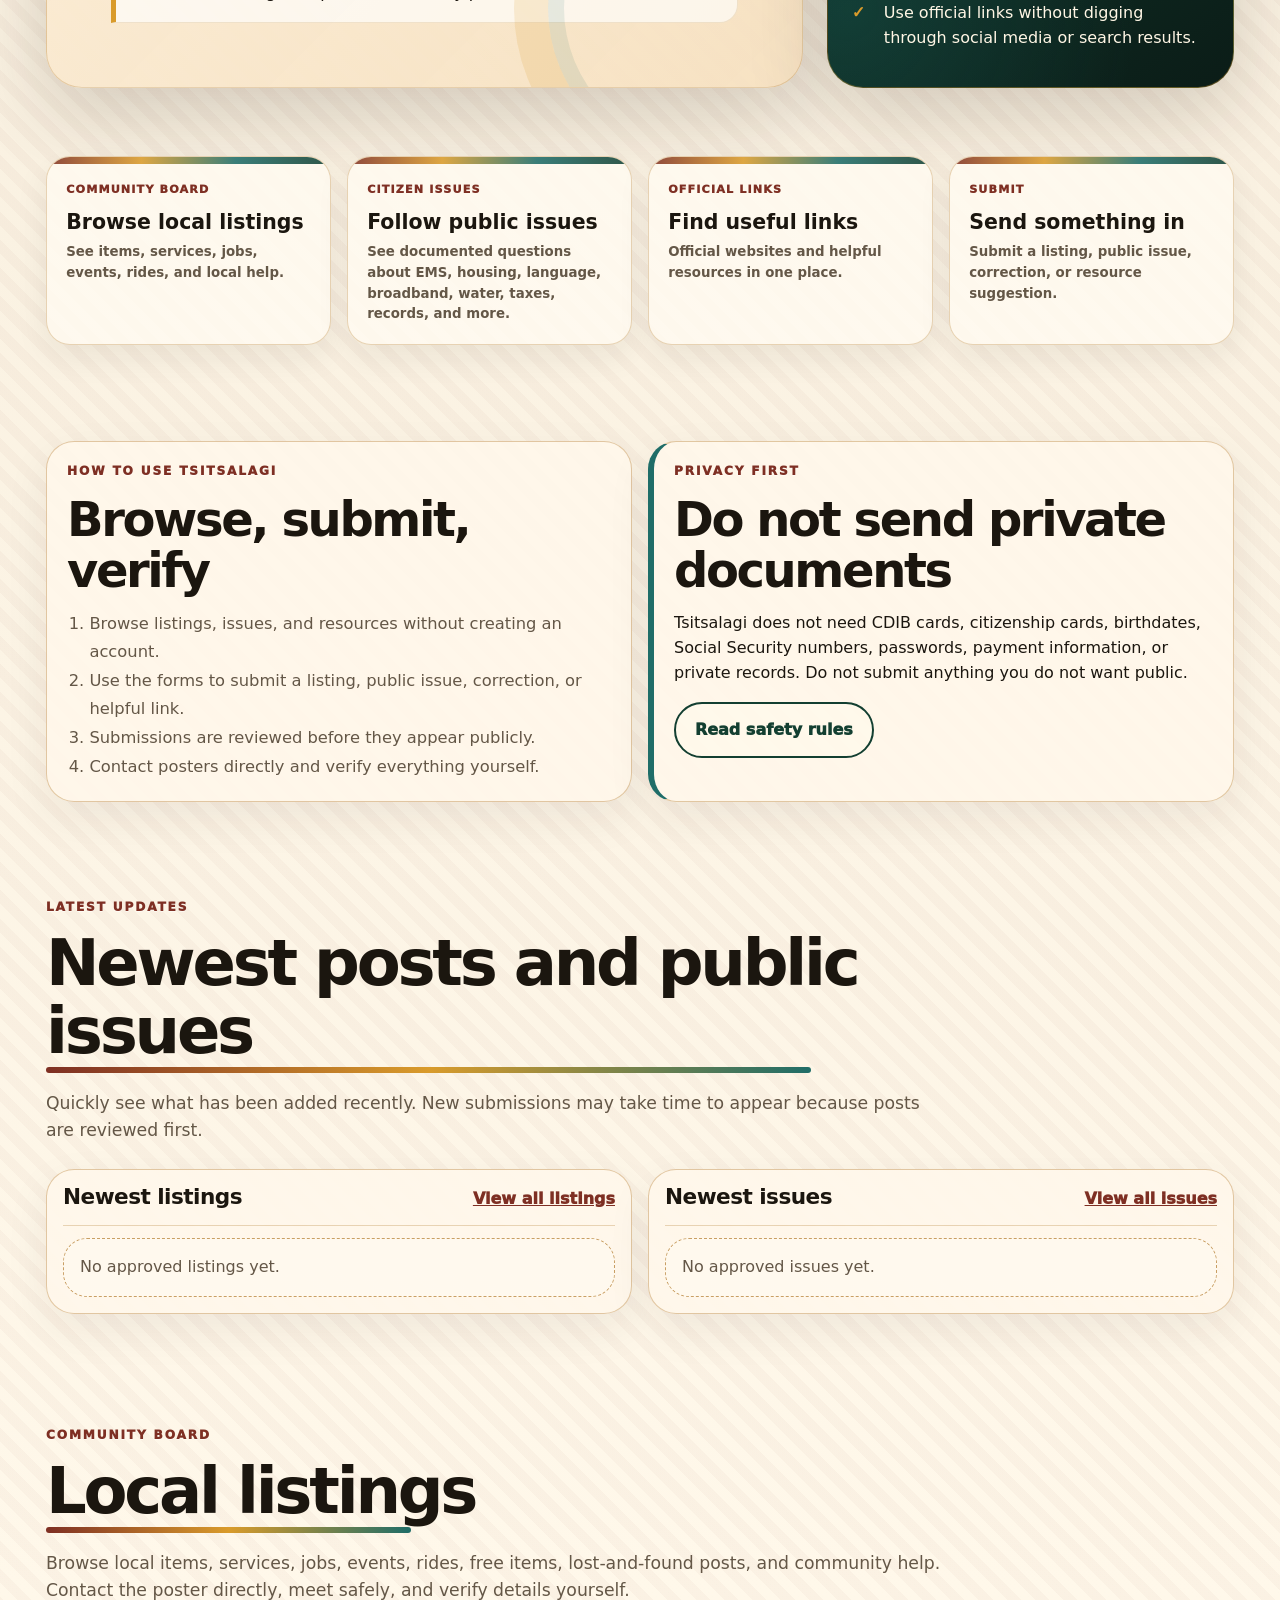
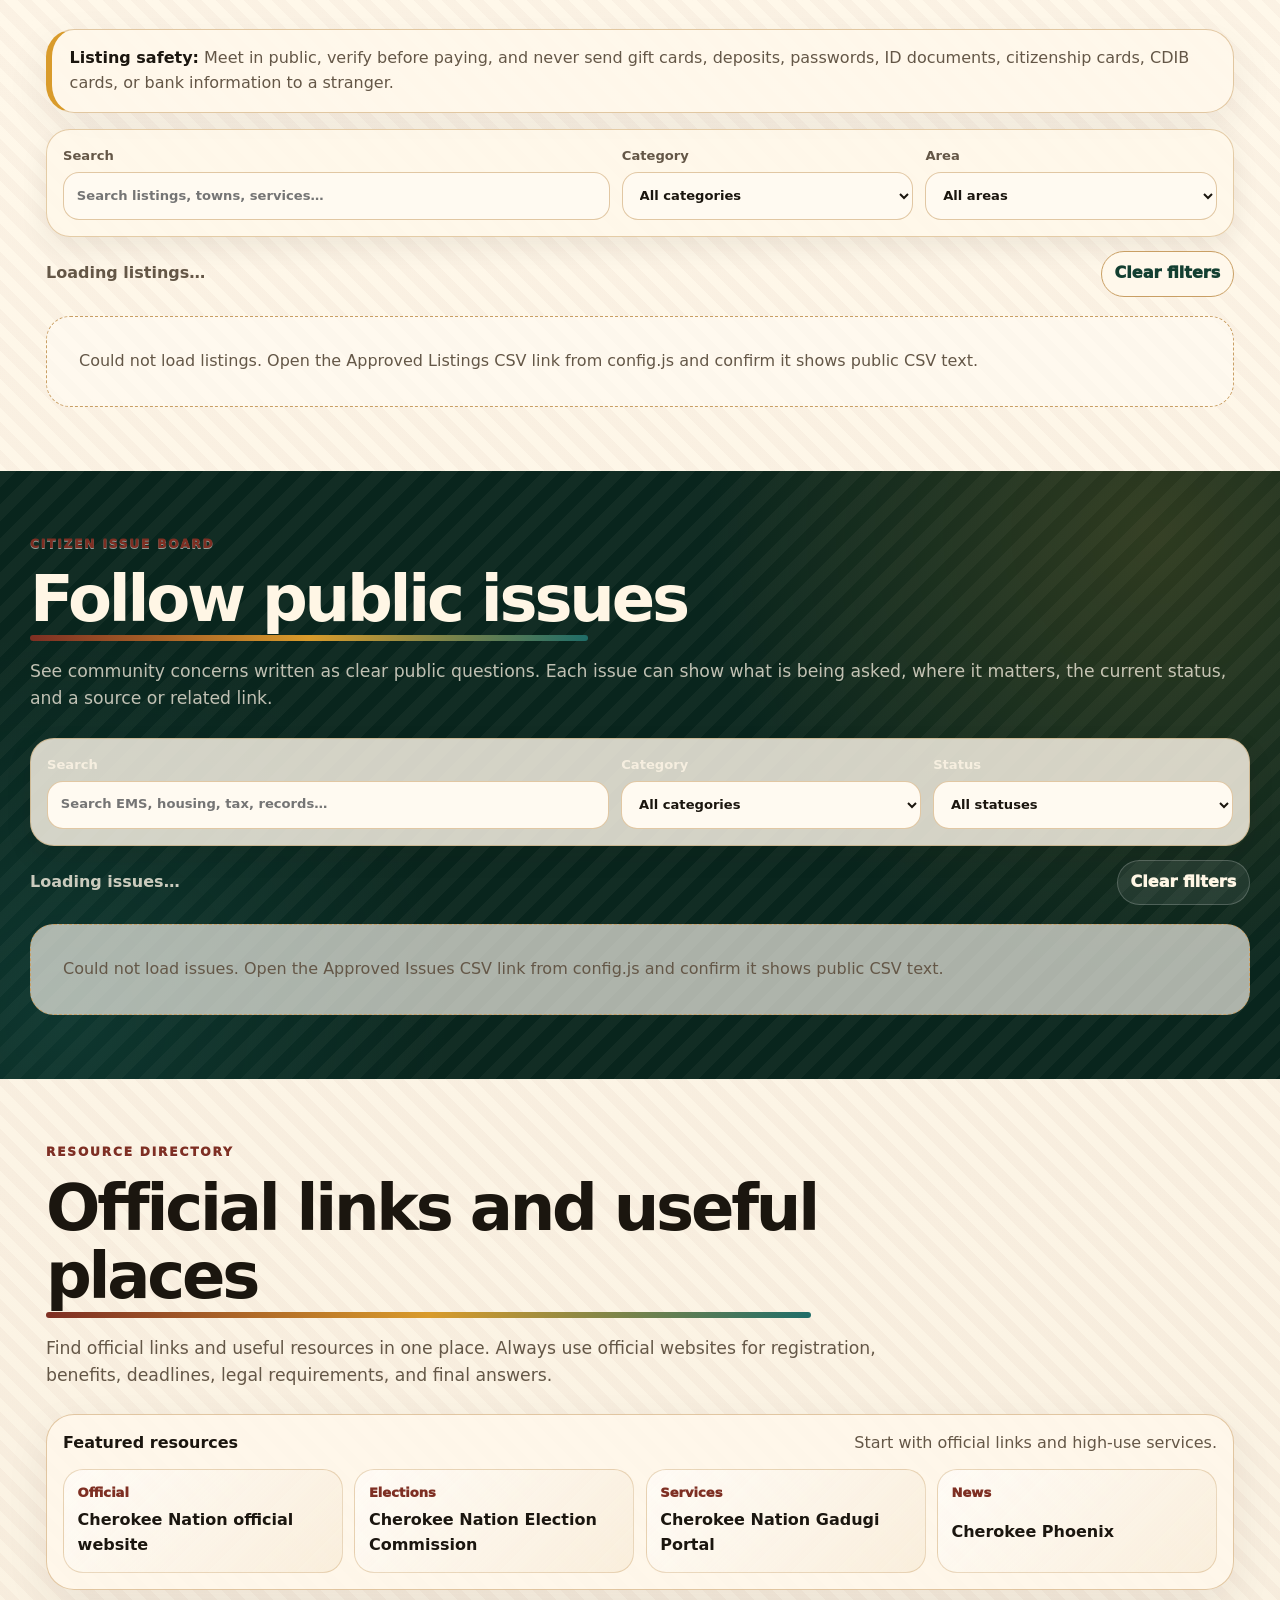
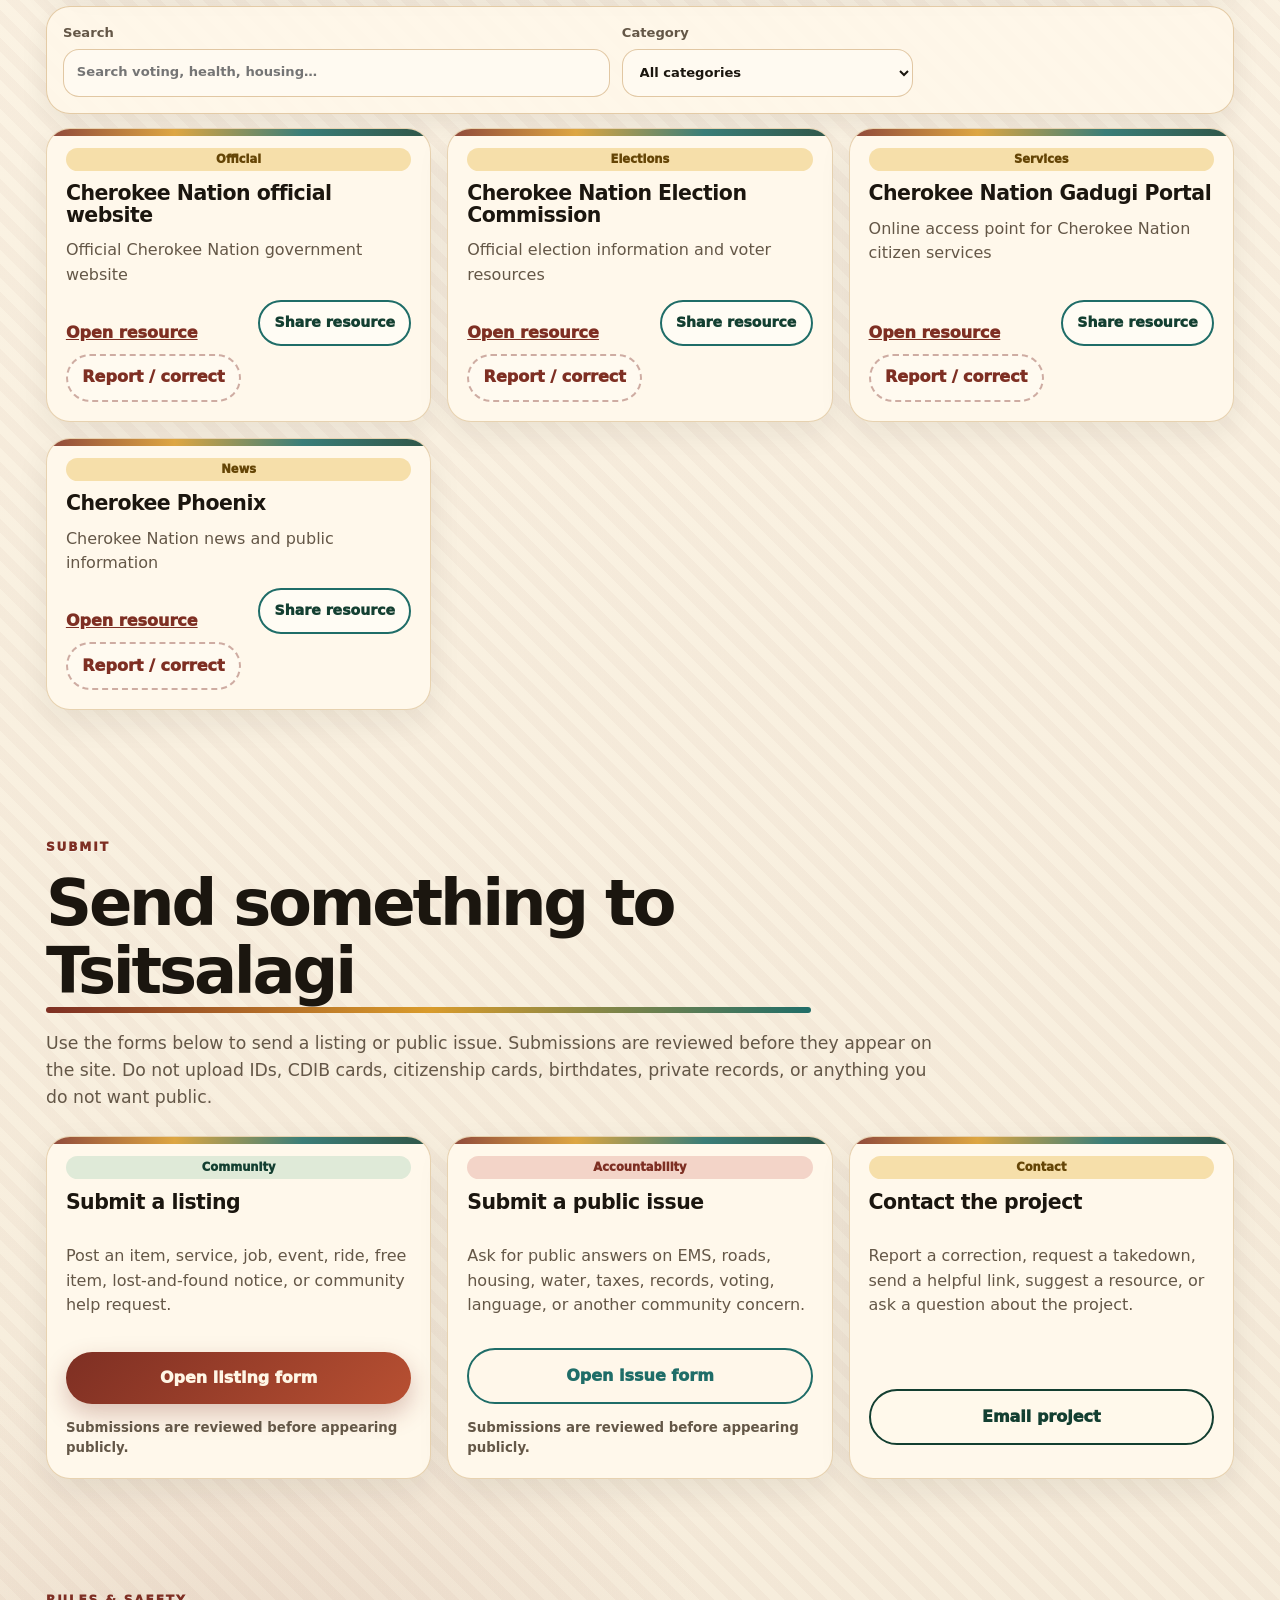
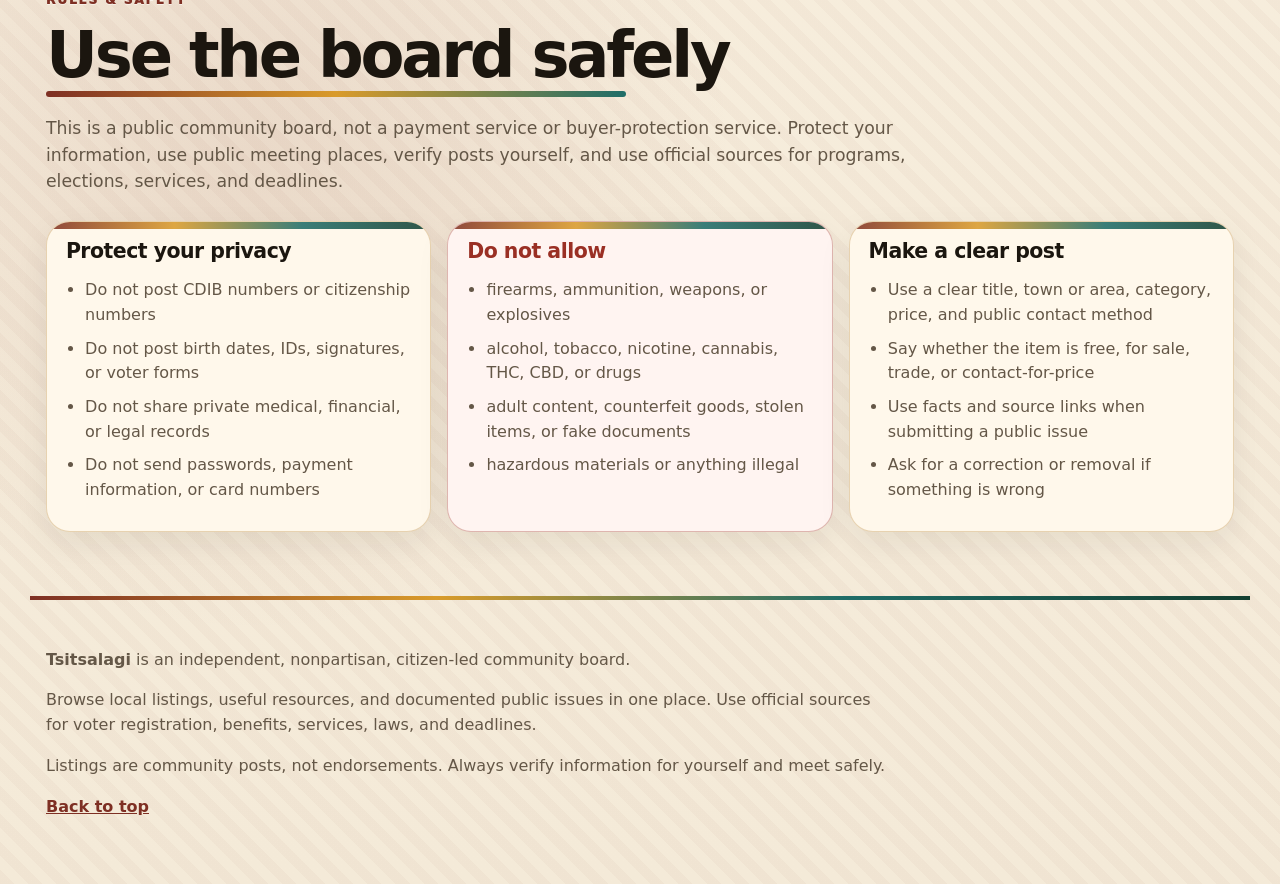
==== commit 46aa60d1: "Add files via upload" ====
--- a/index.html
+++ b/index.html
@@ -27,7 +27,7 @@
 
   <header class="site-header" id="top">
     <nav class="nav" aria-label="Main navigation">
-      <a class="brand" href="#top" aria-label="Tsitsalagi home">
+      <a class="brand" href="/" aria-label="Tsitsalagi home">
         <img class="brand-favicon" src="favicon.png" alt="" aria-hidden="true" />
         <span>
           <strong>Tsitsalagi</strong>
@@ -36,12 +36,12 @@
       </a>
       <button class="menu-button" aria-expanded="false" aria-controls="nav-links">Menu</button>
       <div class="nav-links" id="nav-links">
-        <a href="#latest">Latest</a>
-        <a href="#listings">Listings</a>
-        <a href="#issues">Issues</a>
+        <a href="/">Home</a>
+        <a href="/listings.html">Listing Board</a>
+        <a href="/issues.html">Issue Board</a>
         <a href="#resources">Resources</a>
         <a href="#submit">Submit</a>
-        <a href="#rules">Rules</a>
+        <a href="/contact-report.html">Contact</a>
       </div>
     </nav>
 
@@ -51,9 +51,9 @@
         <h1>Find local help. Share listings. Follow public issues.</h1>
         <p class="hero-text">Tsitsalagi is a simple public board for Cherokee Nation citizens and neighbors. Browse local listings, find useful resources, and follow documented community issues without creating an account.</p>
         <div class="hero-actions" aria-label="Primary actions">
-          <a class="button primary" href="#listings">Browse listings</a>
+          <a class="button primary" href="/listings.html">Browse listings</a>
           <a class="button secondary" href="#submit">Submit something</a>
-          <a class="button ghost" href="#issues">View issues</a>
+          <a class="button ghost" href="/issues.html">View issues</a>
           <button class="button ghost share-button site-share" type="button"
             data-share-button
             data-share-title="Tsitsalagi — Cherokee Community Board"
@@ -76,12 +76,12 @@
 
   <main id="main">
     <section class="section quick-grid" aria-label="Quick actions">
-      <a class="quick-card" href="#listings">
+      <a class="quick-card" href="/listings.html">
         <span>Community Board</span>
         <strong>Browse local listings</strong>
         <small>See items, services, jobs, events, rides, and local help.</small>
       </a>
-      <a class="quick-card" href="#issues">
+      <a class="quick-card" href="/issues.html">
         <span>Citizen Issues</span>
         <strong>Follow public issues</strong>
         <small>See documented questions about EMS, housing, language, broadband, water, taxes, records, and more.</small>
@@ -129,14 +129,14 @@
         <article class="latest-panel">
           <div class="latest-panel-head">
             <h3>Newest listings</h3>
-            <a href="#listings">View all listings</a>
+            <a href="/listings.html" data-listings-link>View all listings</a>
           </div>
           <div id="latest-listings" class="latest-list" aria-live="polite">Loading listings…</div>
         </article>
         <article class="latest-panel">
           <div class="latest-panel-head">
             <h3>Newest issues</h3>
-            <a href="#issues">View all issues</a>
+            <a href="/issues.html" data-issues-link>View all issues</a>
           </div>
           <div id="latest-issues" class="latest-list" aria-live="polite">Loading issues…</div>
         </article>
--- a/styles.css
+++ b/styles.css
@@ -79,15 +79,15 @@
   flex: 0 1 auto;
 }
 .brand-favicon {
-  display: grid;
-  place-items: center;
+  display: block;
   flex: 0 0 auto;
-  width: 48px;
-  height: 48px;
-  border-radius: 50%;
-  object-fit: cover;
-  border: 2px solid rgba(255,246,229,.85);
-  box-shadow: 0 8px 20px rgba(18,53,44,.16);
+  width: 52px;
+  height: 52px;
+  object-fit: contain;
+  object-position: center;
+  border: 0;
+  background: transparent;
+  box-shadow: none;
 }
 .brand strong { display: block; line-height: 1; font-size: 1.05rem; }
 .brand small { display: block; color: var(--muted); font-size: .78rem; margin-top: .15rem; font-weight: 800; }
@@ -375,7 +375,7 @@
   .board-meta { align-items: stretch; flex-direction: column; }
   .small-button { width: 100%; }
   .card-top { align-items: start; }
-  .brand-favicon { width: 46px; height: 46px; }
+  .brand-favicon { width: 48px; height: 48px; }
   .brand strong { font-size: 1rem; }
   .brand small { font-size: .72rem; }
 }
@@ -893,3 +893,117 @@
     display: grid;
   }
 }
+
+
+.card-photo {
+  display: block;
+  overflow: hidden;
+  border-radius: 18px;
+  border: 1px solid rgba(201,159,100,.45);
+  background: rgba(255,248,235,.75);
+  aspect-ratio: 16 / 10;
+  margin: .15rem 0 .35rem;
+}
+
+.card-photo img {
+  width: 100%;
+  height: 100%;
+  display: block;
+  object-fit: cover;
+  transition: transform .18s ease, filter .18s ease;
+}
+
+.card-photo:hover img {
+  transform: scale(1.025);
+  filter: saturate(1.04);
+}
+
+/* All listings / issues pages and detail pages */
+.compact-header { padding-bottom: 0; }
+.page-hero.mini-hero {
+  max-width: 1220px;
+  margin: 1rem auto 0;
+  padding: clamp(1.75rem, 5vw, 4rem);
+  border: 1px solid rgba(76, 44, 29, .13);
+  border-radius: calc(var(--radius) + 12px);
+  background:
+    linear-gradient(135deg, rgba(255,250,241,.96), rgba(247,238,222,.92)),
+    linear-gradient(130deg, rgba(37,75,59,.12), transparent);
+  box-shadow: var(--shadow);
+}
+.page-hero.mini-hero h1 {
+  max-width: 12ch;
+  font-size: clamp(2.75rem, 8vw, 6rem);
+}
+.card-title-link {
+  color: inherit;
+  text-decoration: none;
+}
+.card-title-link:hover { color: var(--cedar); }
+.view-all-card {
+  grid-column: 1 / -1;
+  display: flex;
+  justify-content: center;
+  padding: 1rem 0 0;
+}
+.detail-shell {
+  max-width: 980px;
+  margin: 0 auto;
+}
+.detail-card {
+  border: 1px solid rgba(76, 44, 29, .13);
+  border-radius: calc(var(--radius) + 12px);
+  background: rgba(255, 250, 241, .95);
+  box-shadow: var(--shadow);
+  padding: clamp(1.25rem, 4vw, 3rem);
+}
+.detail-card h1 {
+  font-size: clamp(2.5rem, 7vw, 5rem);
+  max-width: 13ch;
+  margin-top: .6rem;
+}
+.detail-kicker,
+.detail-meta,
+.detail-actions,
+.detail-nav {
+  display: flex;
+  flex-wrap: wrap;
+  gap: .65rem;
+  align-items: center;
+}
+.detail-meta { margin: 1rem 0 1.25rem; }
+.detail-section {
+  border-top: 1px solid rgba(201,159,100,.38);
+  padding-top: 1.2rem;
+  margin-top: 1.2rem;
+}
+.detail-section h2 {
+  font-size: clamp(1.35rem, 3vw, 2rem);
+  margin-bottom: .65rem;
+}
+.detail-section p {
+  color: var(--muted);
+  font-size: 1.08rem;
+}
+.detail-card .card-photo {
+  margin-top: 1.15rem;
+}
+.detail-card .card-photo img {
+  max-height: 620px;
+  object-fit: contain;
+  background: rgba(255,255,255,.65);
+}
+.detail-nav {
+  border-top: 1px solid rgba(201,159,100,.38);
+  padding-top: 1.2rem;
+  margin-top: 1.4rem;
+}
+.detail-empty {
+  padding: 2rem;
+  text-align: center;
+}
+@media (max-width: 760px) {
+  .page-hero.mini-hero { margin: .5rem 1rem 0; }
+  .detail-shell { padding-left: 1rem; padding-right: 1rem; }
+  .detail-card h1 { font-size: clamp(2.25rem, 11vw, 4rem); }
+}
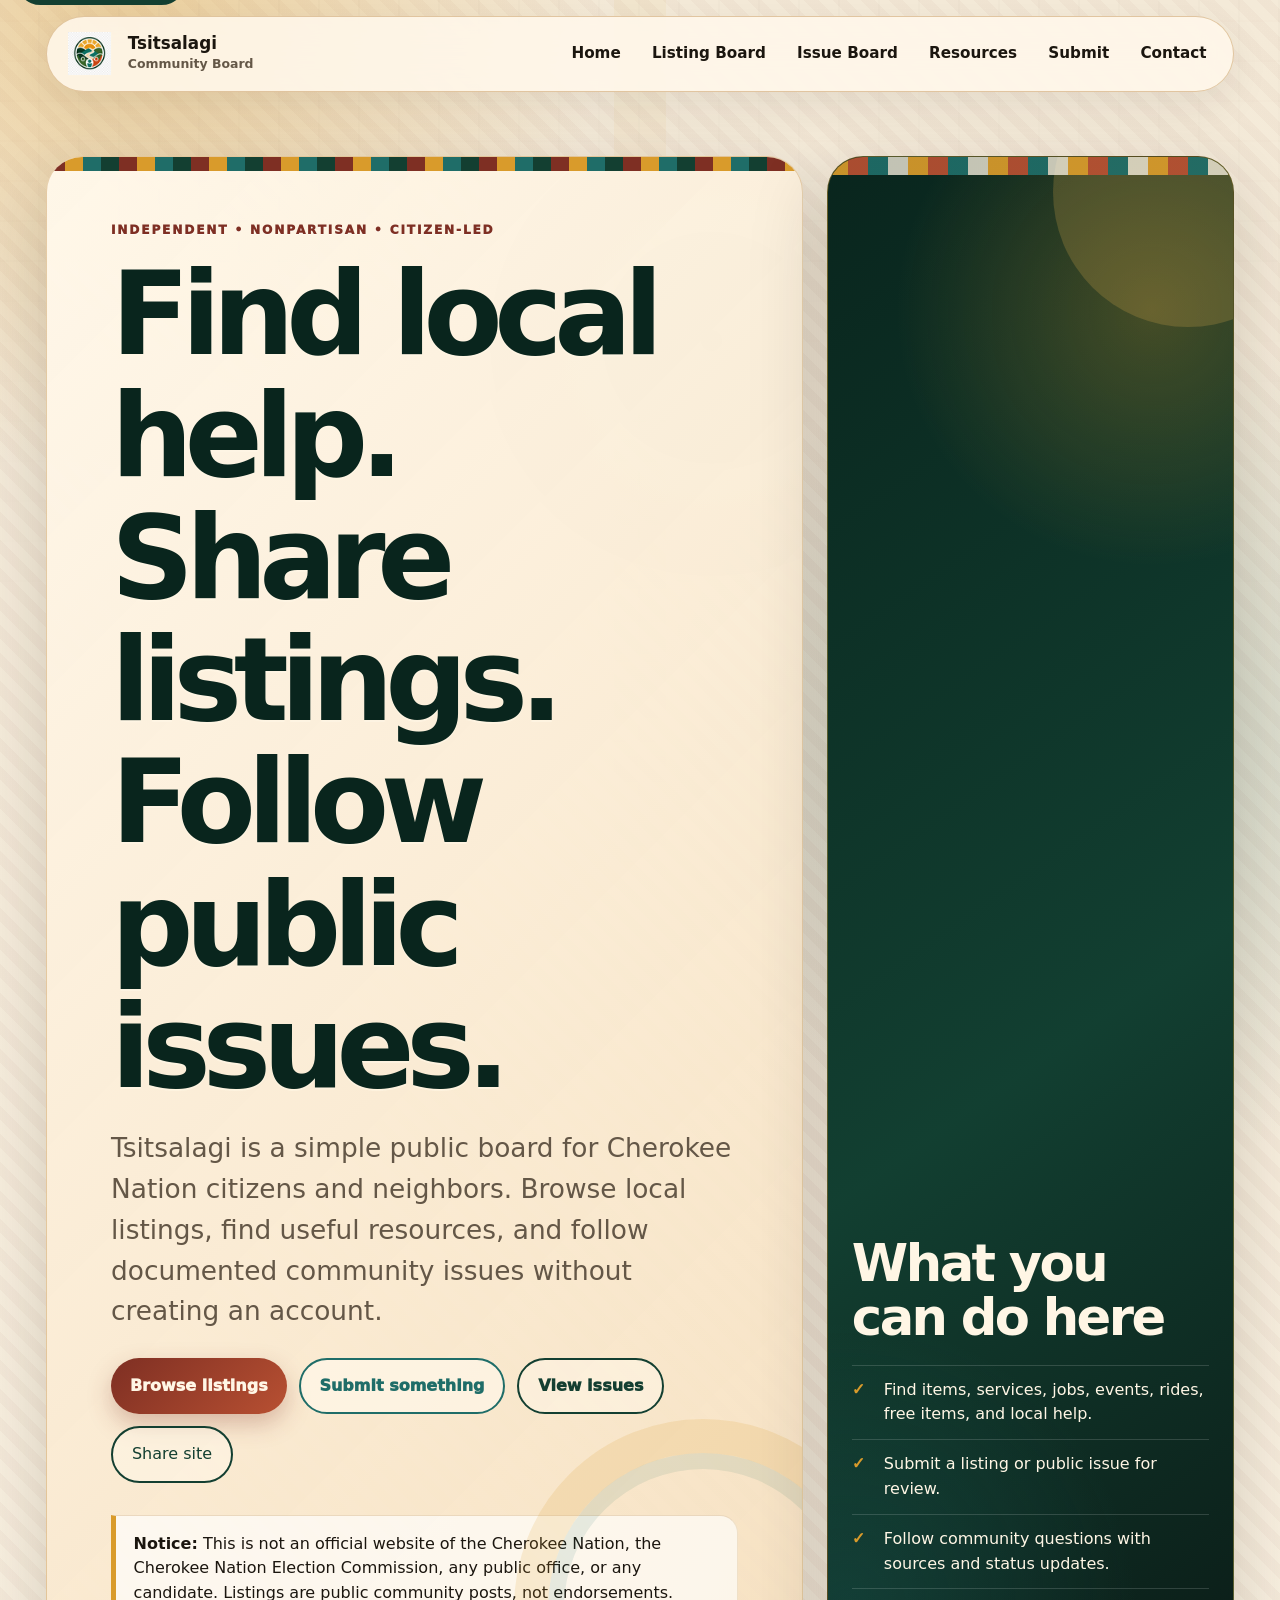
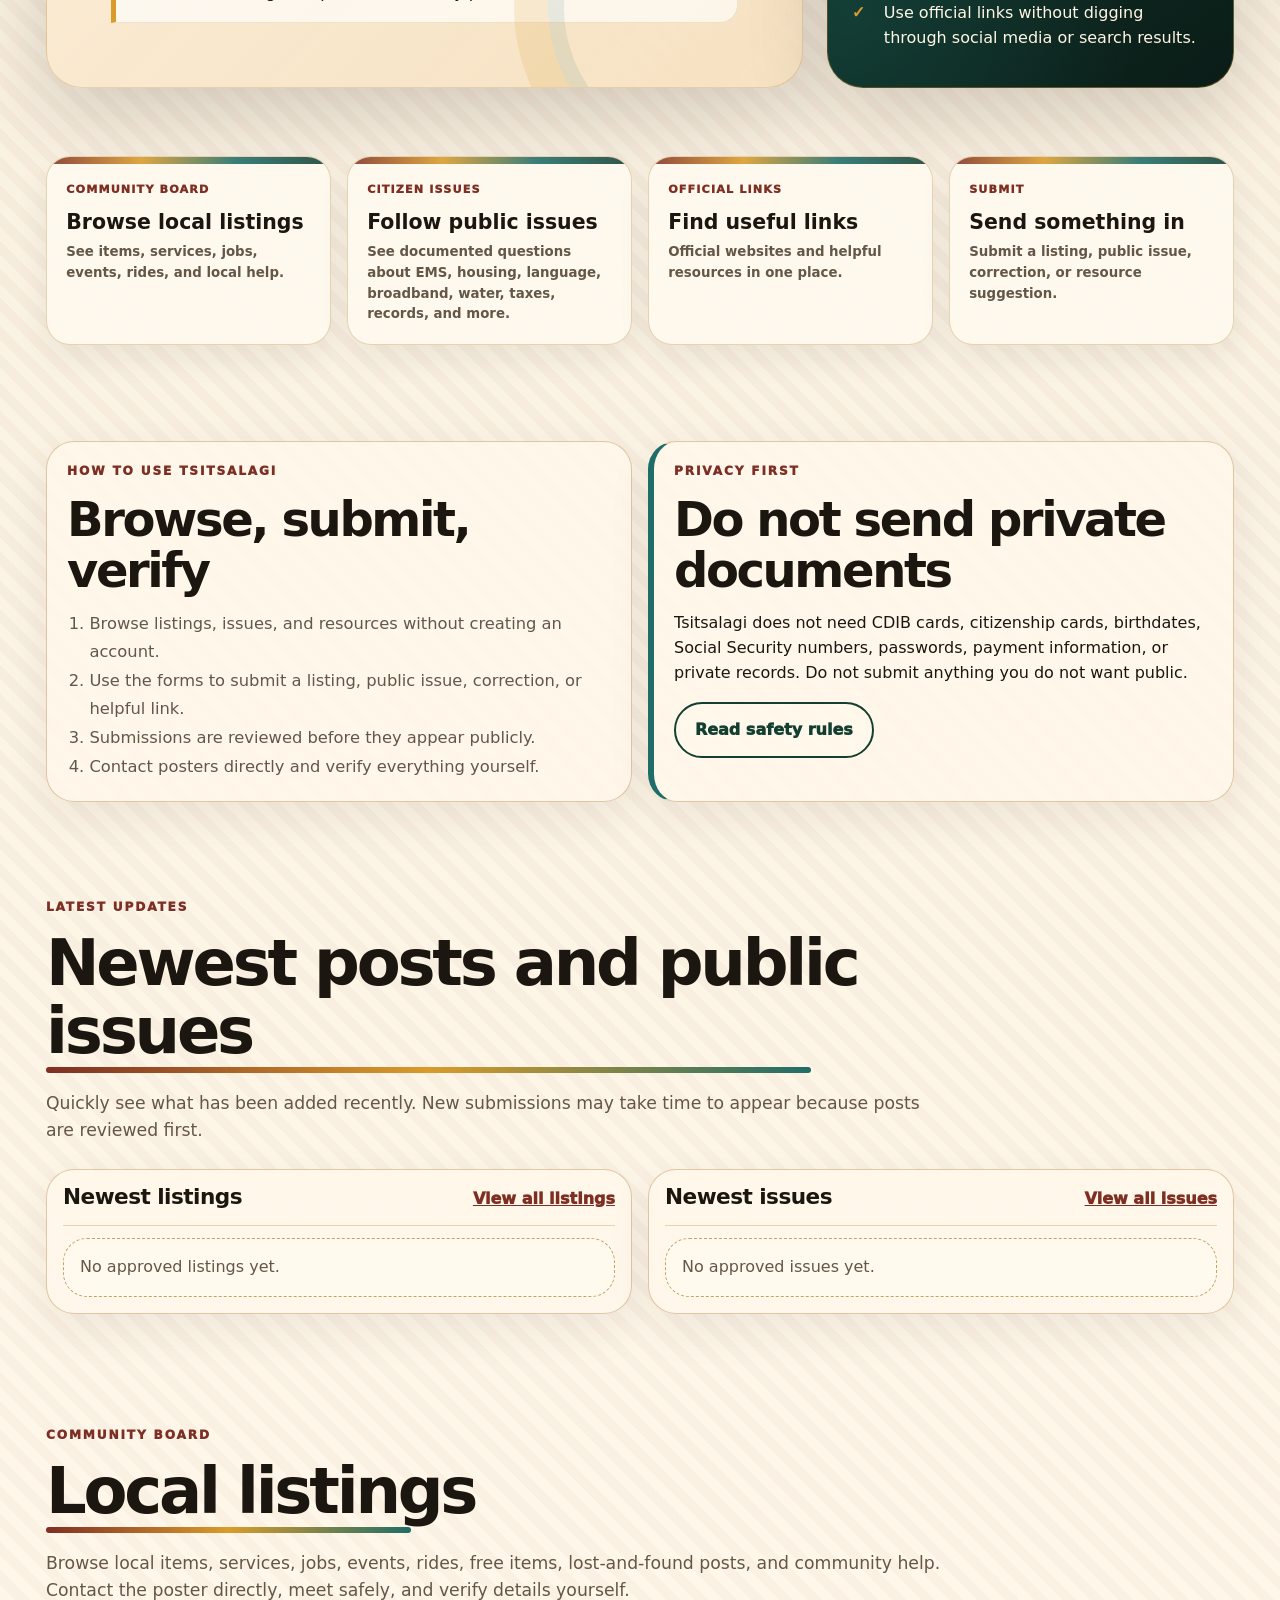
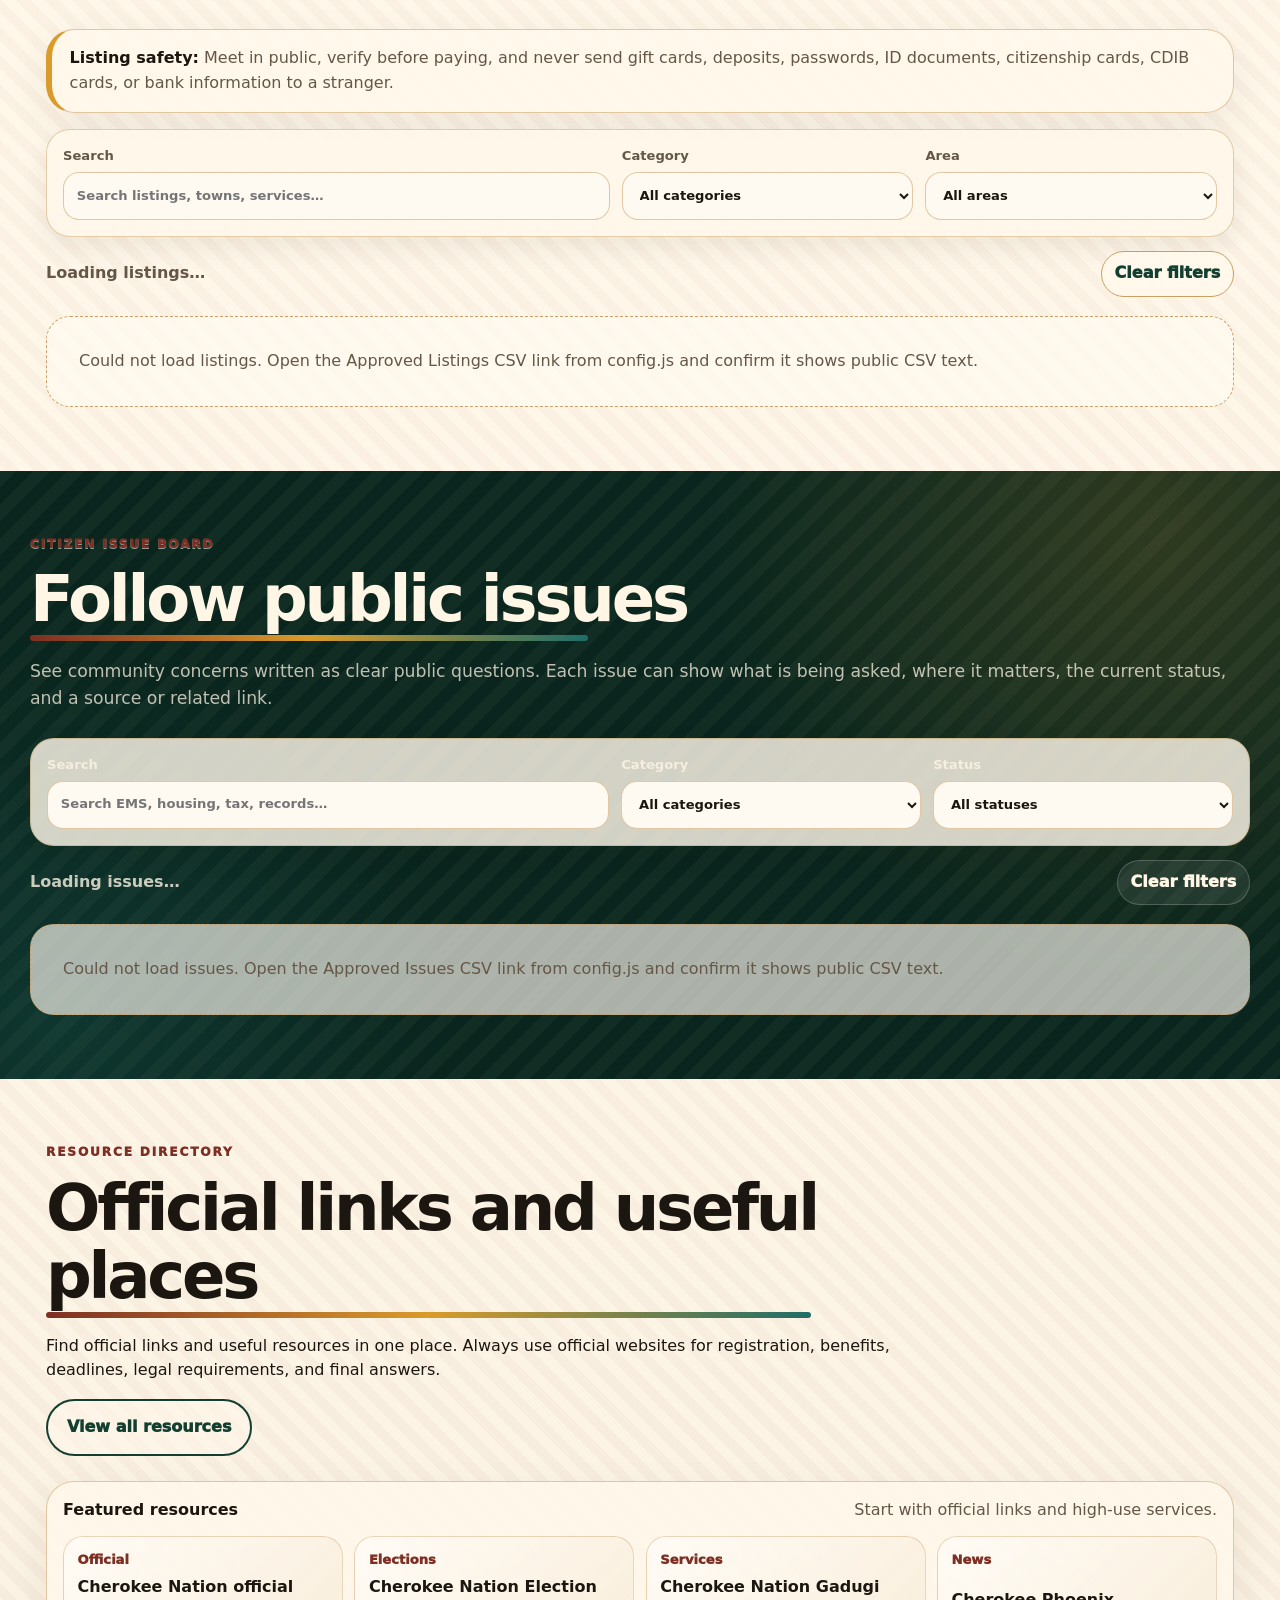
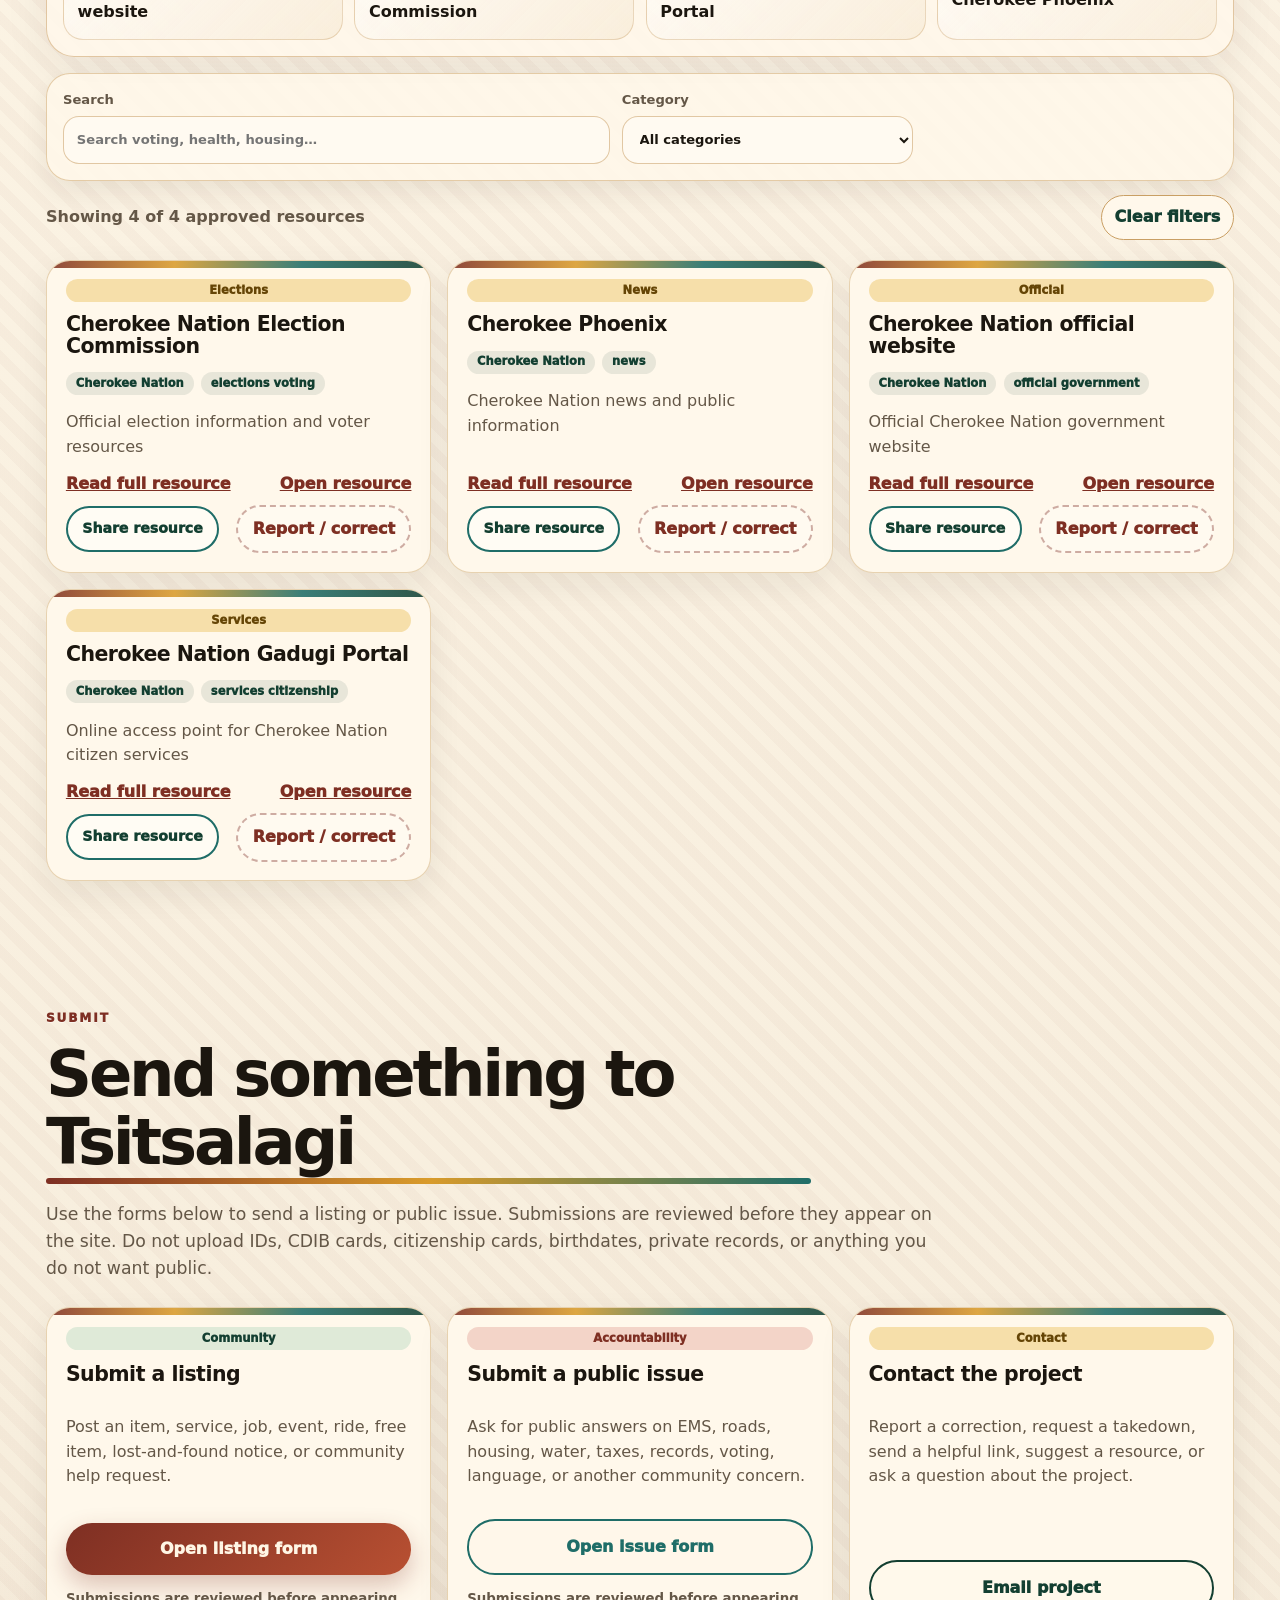
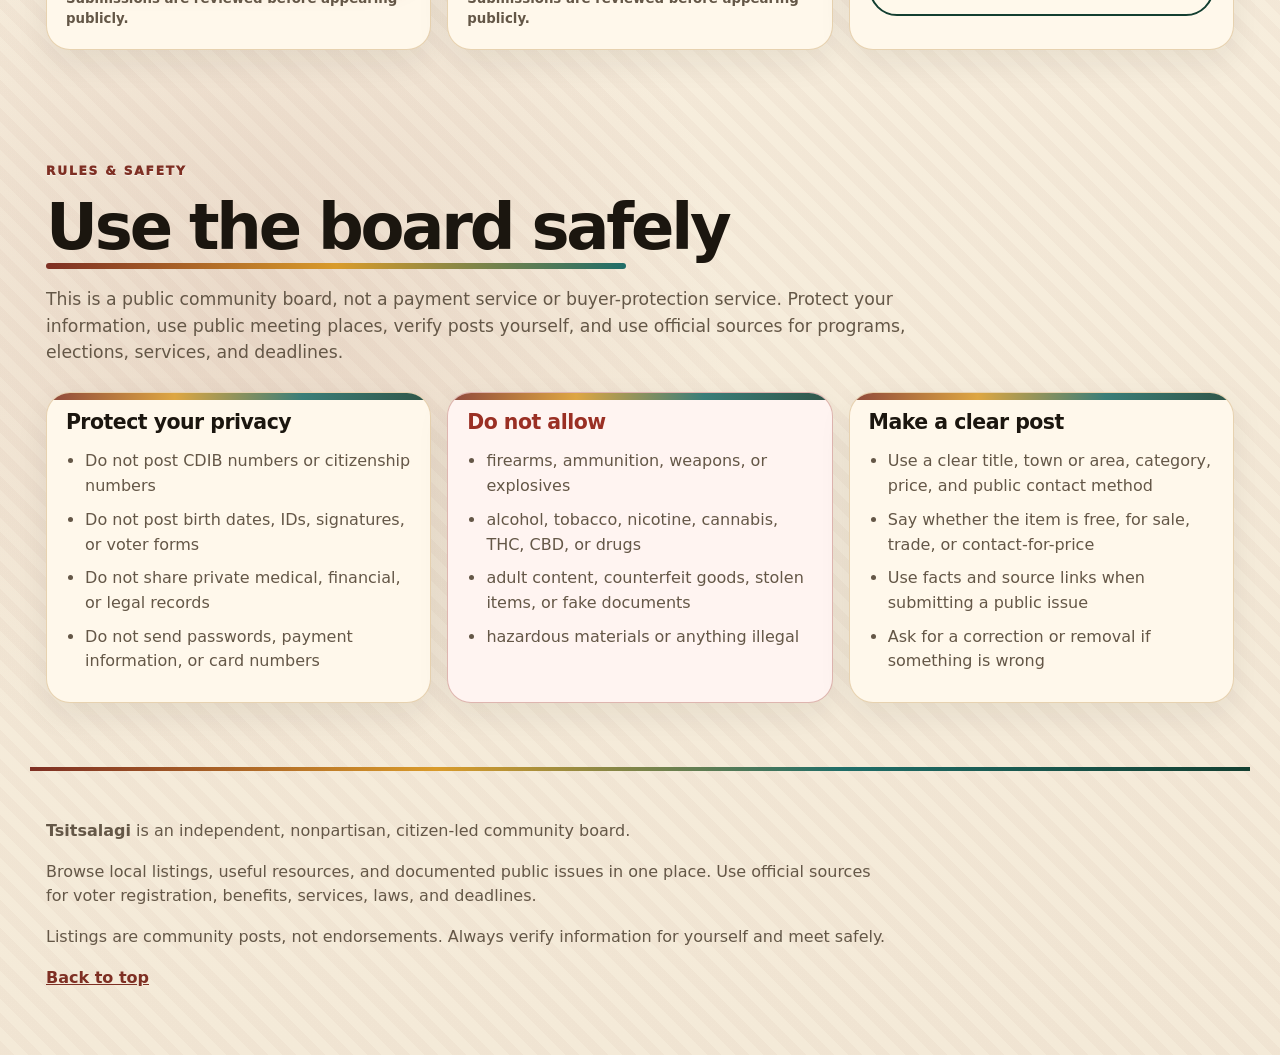
==== commit 1979da3b: "Add files via upload" ====
--- a/index.html
+++ b/index.html
@@ -39,7 +39,7 @@
         <a href="/">Home</a>
         <a href="/listings.html">Listing Board</a>
         <a href="/issues.html">Issue Board</a>
-        <a href="#resources">Resources</a>
+        <a href="/resources.html">Resources</a>
         <a href="#submit">Submit</a>
         <a href="/contact-report.html">Contact</a>
       </div>
@@ -86,7 +86,7 @@
         <strong>Follow public issues</strong>
         <small>See documented questions about EMS, housing, language, broadband, water, taxes, records, and more.</small>
       </a>
-      <a class="quick-card" href="#resources">
+      <a class="quick-card" href="/resources.html">
         <span>Official Links</span>
         <strong>Find useful links</strong>
         <small>Official websites and helpful resources in one place.</small>
@@ -220,6 +220,7 @@
         <p class="eyebrow">Resource directory</p>
         <h2>Official links and useful places</h2>
         <p>Find official links and useful resources in one place. Always use official websites for registration, benefits, deadlines, legal requirements, and final answers.</p>
+        <div class="hero-actions compact-actions"><a class="button ghost" href="/resources.html">View all resources</a></div>
       </div>
 
       <div class="featured-resources" id="featured-resources" aria-live="polite"></div>
@@ -235,6 +236,11 @@
             <option value="all">All categories</option>
           </select>
         </label>
+      </div>
+
+      <div class="board-meta">
+        <span id="resource-count">Loading resources…</span>
+        <button class="small-button" id="clear-resource-filters" type="button">Clear filters</button>
       </div>
 
       <div class="card-grid resource-grid" id="resource-grid" aria-live="polite"></div>
--- a/styles.css
+++ b/styles.css
@@ -1007,3 +1007,8 @@
   .detail-shell { padding-left: 1rem; padding-right: 1rem; }
   .detail-card h1 { font-size: clamp(2.25rem, 11vw, 4rem); }
 }
+
+.compact-actions { margin-top: 1rem; }
+.detail-note { font-size: .95rem; color: var(--muted); }
+.resource-detail-card h1 { max-width: 16ch; }
+.resource-card .meta-list { margin: .15rem 0 .2rem; }
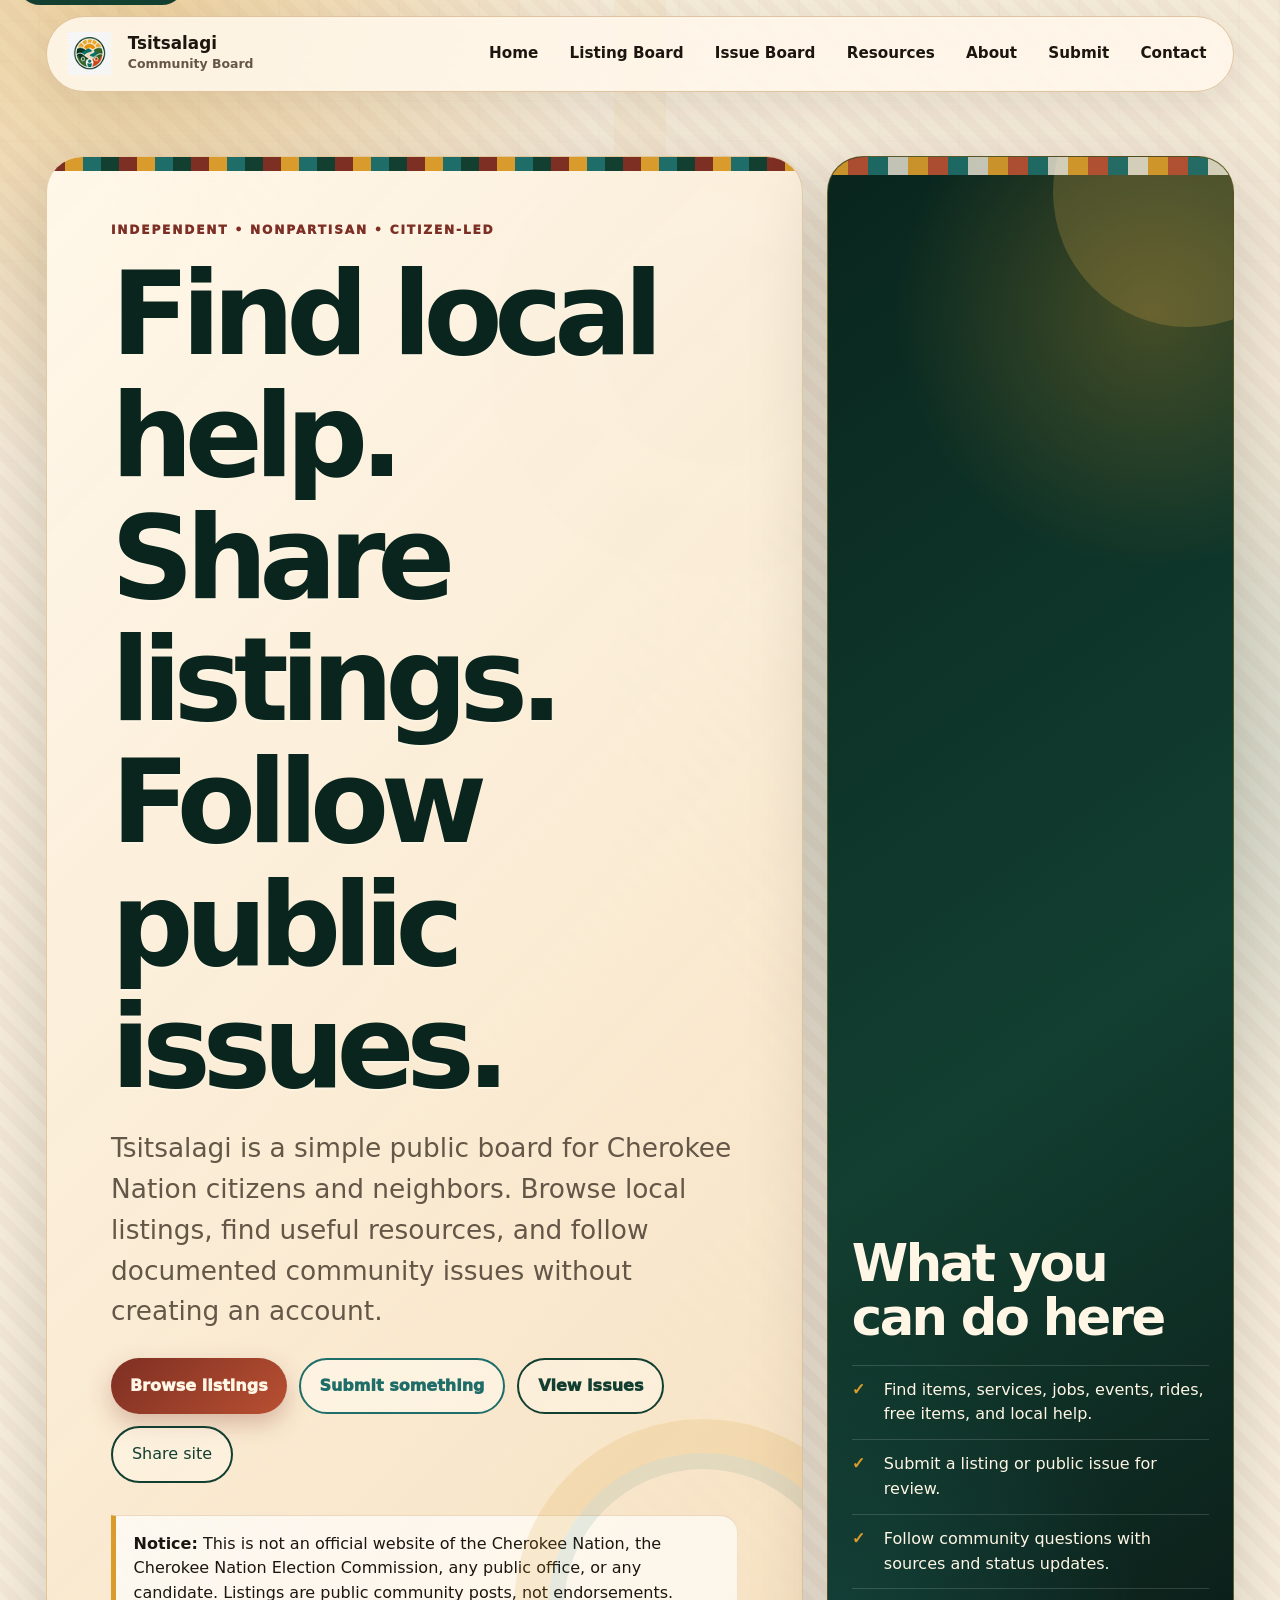
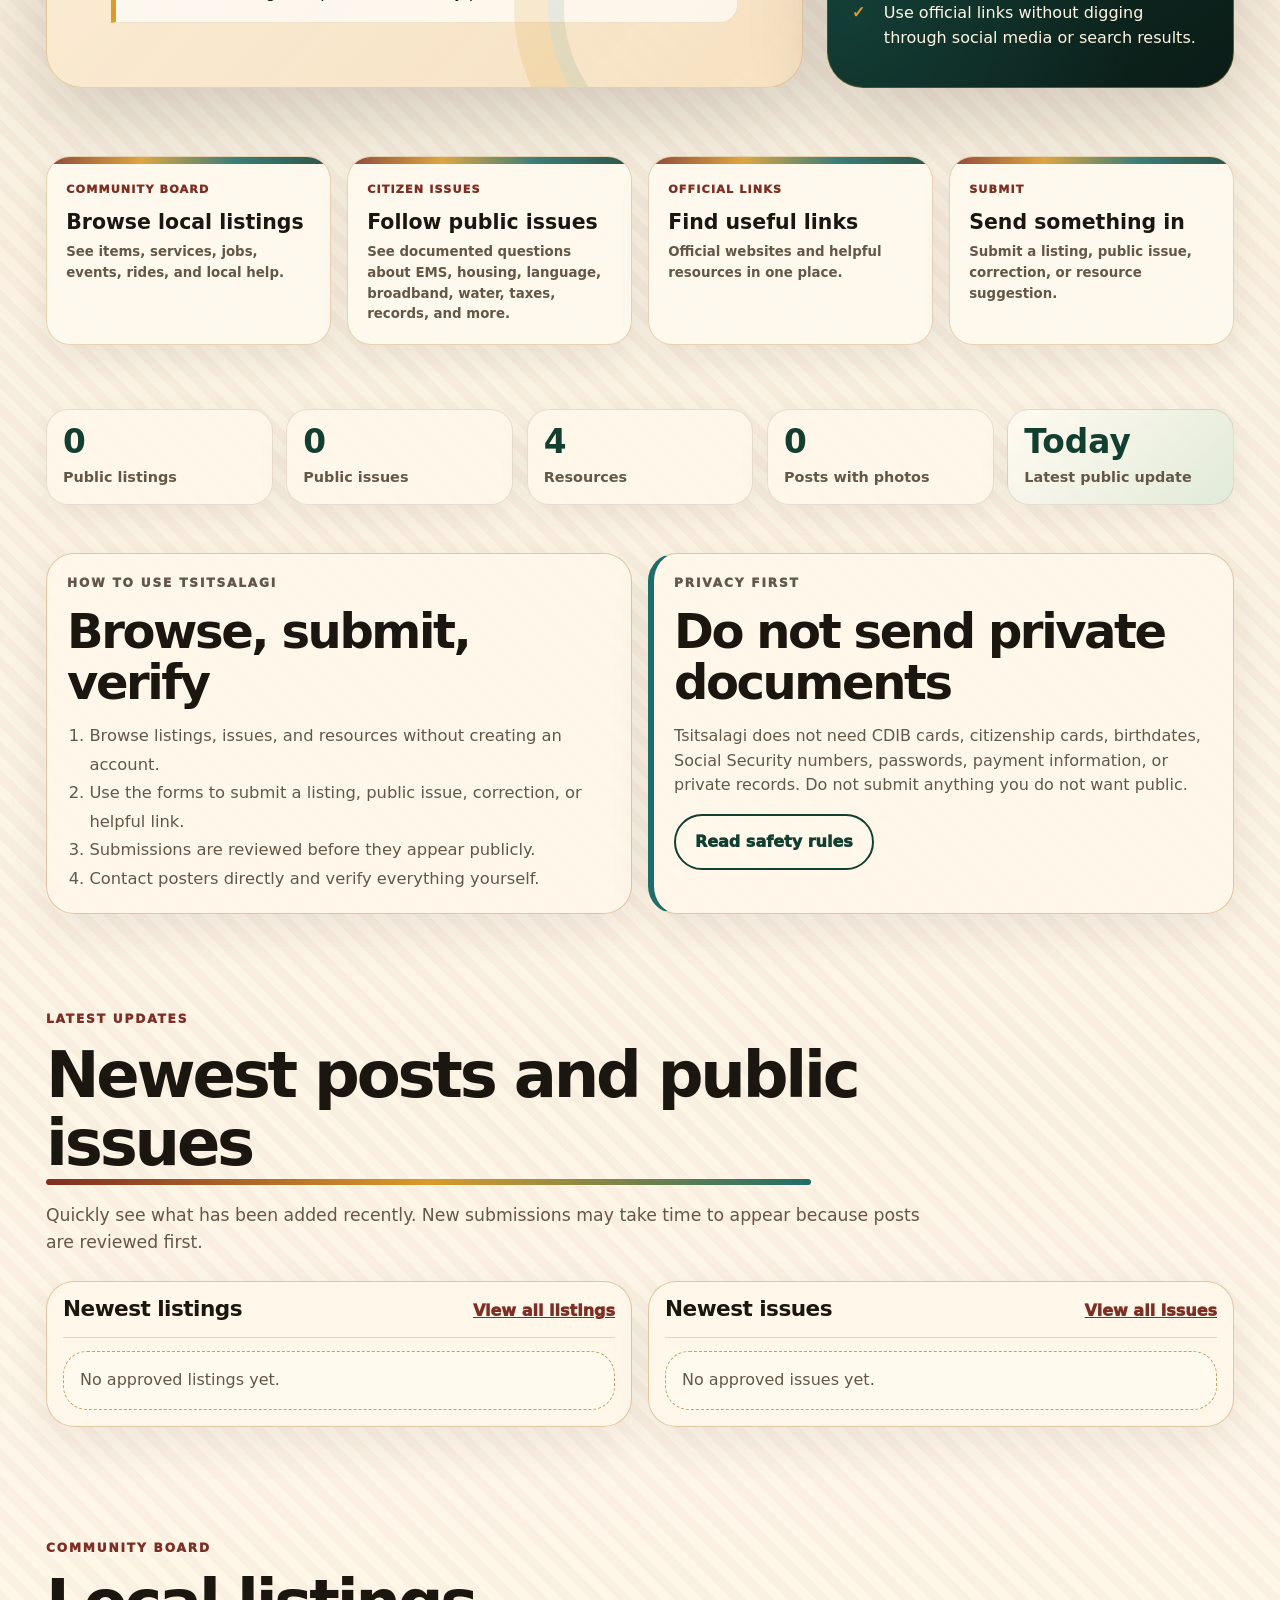
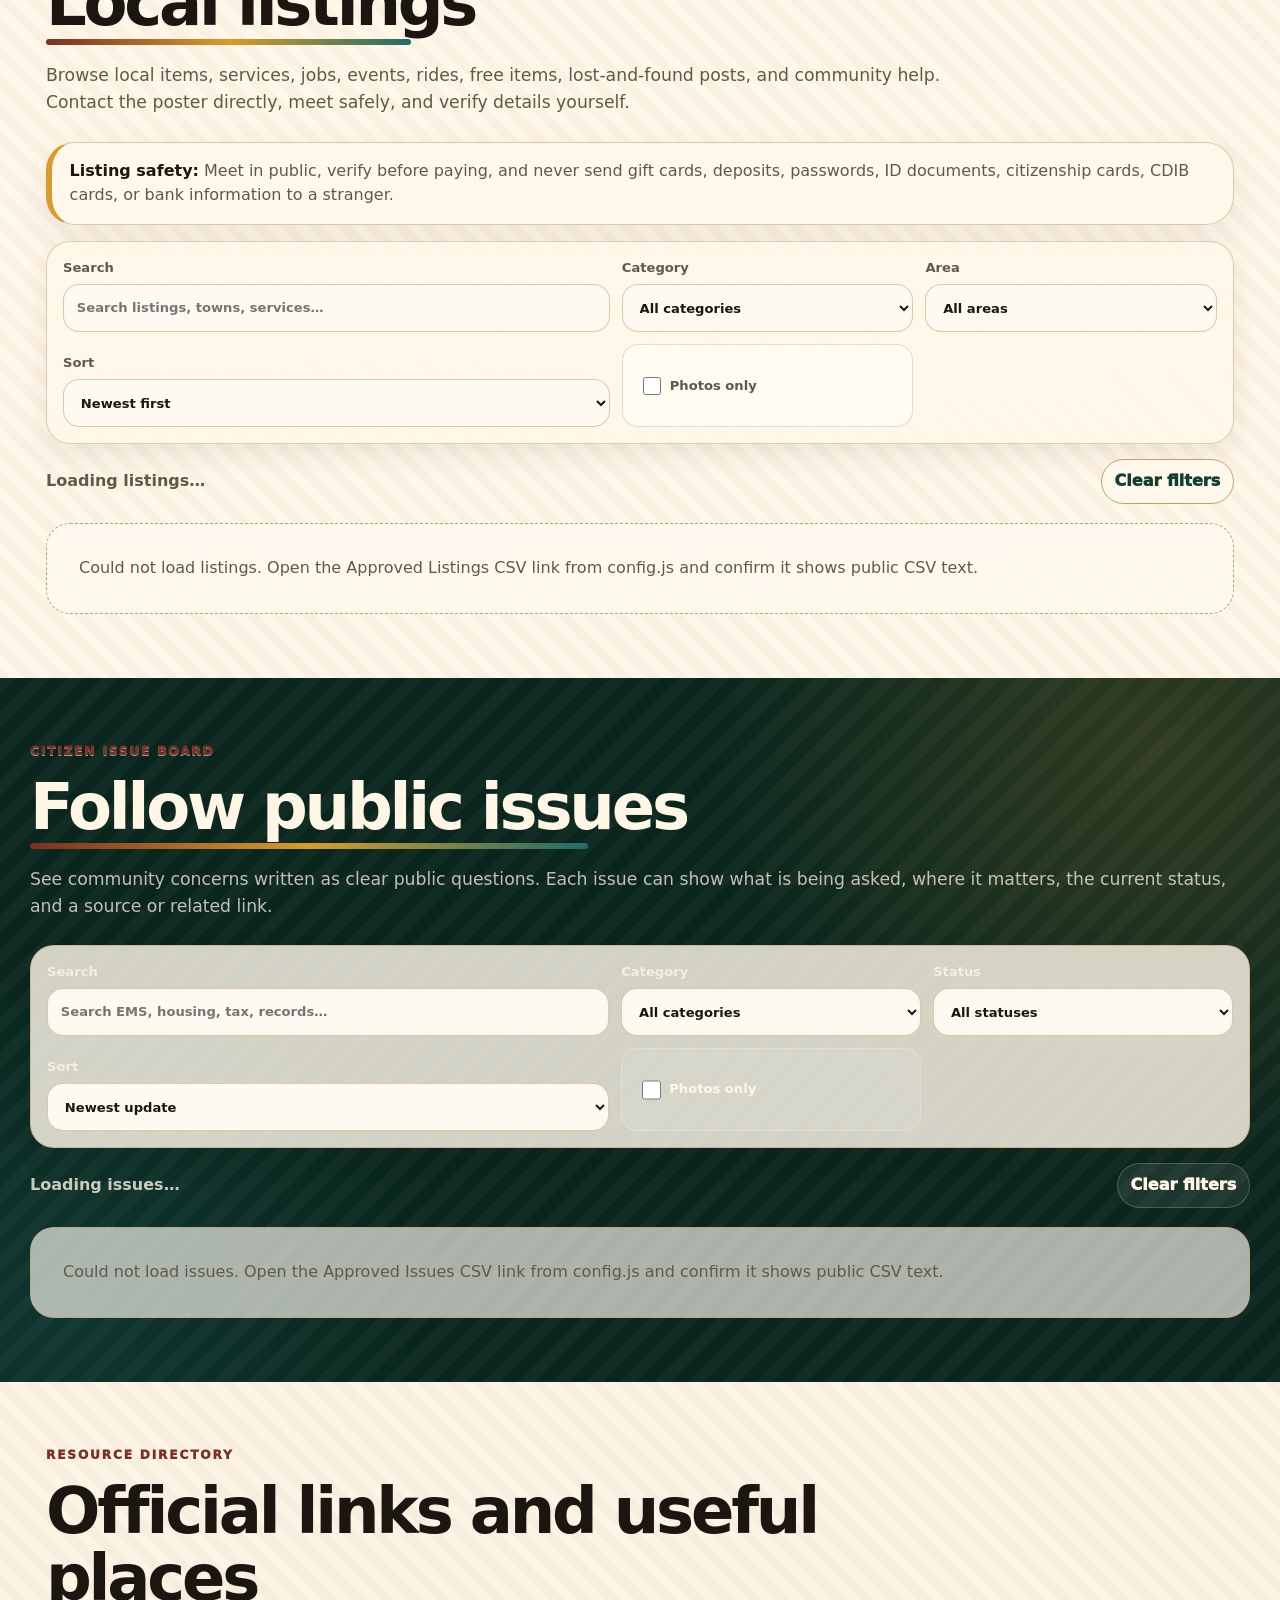
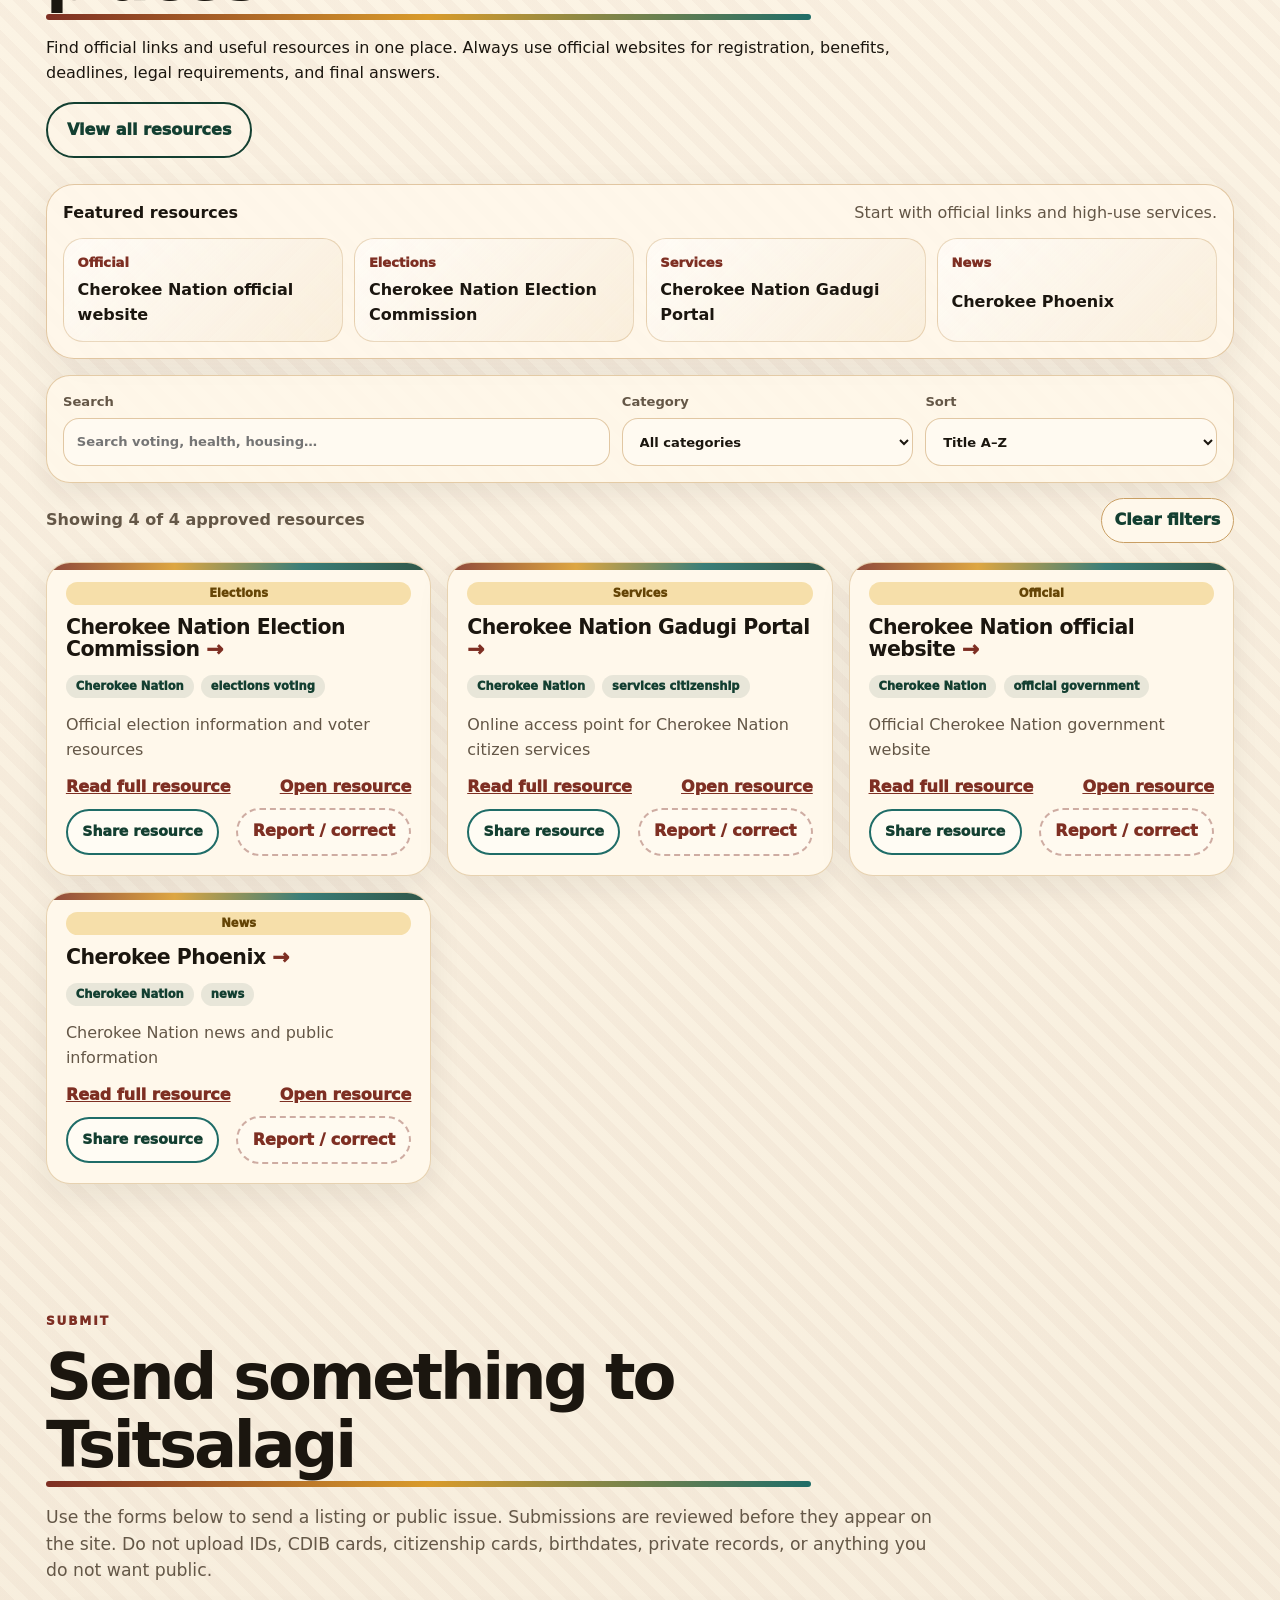
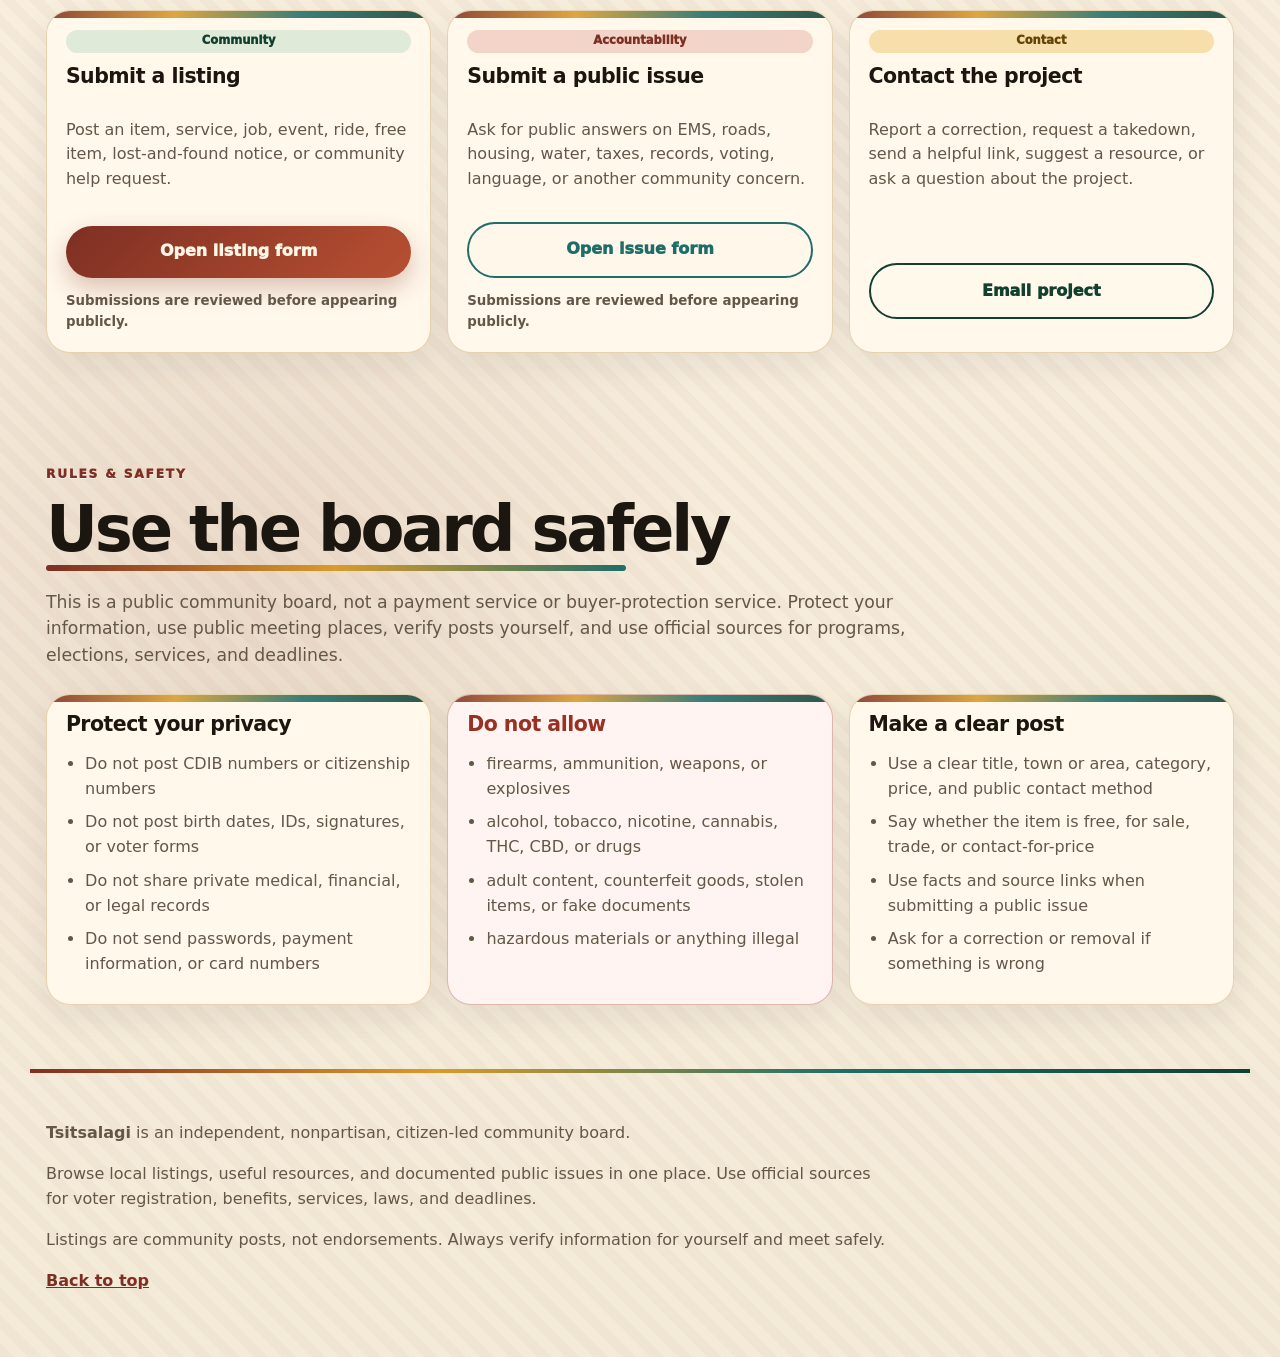
==== commit 32d0fac4: "Add files via upload" ====
--- a/index.html
+++ b/index.html
@@ -40,6 +40,7 @@
         <a href="/listings.html">Listing Board</a>
         <a href="/issues.html">Issue Board</a>
         <a href="/resources.html">Resources</a>
+        <a href="/about.html">About</a>
         <a href="#submit">Submit</a>
         <a href="/contact-report.html">Contact</a>
       </div>
@@ -98,6 +99,12 @@
       </a>
     </section>
 
+    <section class="section stats-section" aria-label="Site stats">
+      <div class="stats-strip" id="site-stats" aria-live="polite">
+        <div class="stat-card"><strong>Loading…</strong><span>Public updates</span></div>
+      </div>
+    </section>
+
     <section class="section guidance-section" id="how-to-use">
       <div class="guidance-grid">
         <article class="guidance-card">
@@ -171,6 +178,19 @@
             <option value="all">All areas</option>
           </select>
         </label>
+        <label>
+          <span>Sort</span>
+          <select id="listing-sort">
+            <option value="newest">Newest first</option>
+            <option value="oldest">Oldest first</option>
+            <option value="az">Title A–Z</option>
+            <option value="area">Area A–Z</option>
+          </select>
+        </label>
+        <label class="checkbox-filter">
+          <input id="listing-photo-only" type="checkbox" />
+          <span>Photos only</span>
+        </label>
       </div>
 
       <div class="board-meta">
@@ -204,6 +224,19 @@
           <select id="issue-status">
             <option value="all">All statuses</option>
           </select>
+        </label>
+        <label>
+          <span>Sort</span>
+          <select id="issue-sort">
+            <option value="newest">Newest update</option>
+            <option value="oldest">Oldest update</option>
+            <option value="az">Title A–Z</option>
+            <option value="category">Category A–Z</option>
+          </select>
+        </label>
+        <label class="checkbox-filter">
+          <input id="issue-photo-only" type="checkbox" />
+          <span>Photos only</span>
         </label>
       </div>
 
@@ -234,6 +267,14 @@
           <span>Category</span>
           <select id="resource-category">
             <option value="all">All categories</option>
+          </select>
+        </label>
+        <label>
+          <span>Sort</span>
+          <select id="resource-sort">
+            <option value="az">Title A–Z</option>
+            <option value="za">Title Z–A</option>
+            <option value="category">Category A–Z</option>
           </select>
         </label>
       </div>
--- a/styles.css
+++ b/styles.css
@@ -1012,3 +1012,113 @@
 .detail-note { font-size: .95rem; color: var(--muted); }
 .resource-detail-card h1 { max-width: 16ch; }
 .resource-card .meta-list { margin: .15rem 0 .2rem; }
+
+/* UX upgrade: stats, stronger filters, load-more, accessibility polish */
+:focus-visible {
+  outline: 4px solid rgba(31, 109, 104, .65);
+  outline-offset: 4px;
+  border-radius: 12px;
+}
+
+.nav-links a[href="/about.html"] { white-space: nowrap; }
+
+.stats-section { padding-top: 0; padding-bottom: 1rem; }
+.stats-strip {
+  display: grid;
+  grid-template-columns: repeat(5, minmax(0, 1fr));
+  gap: .85rem;
+}
+.stat-card {
+  min-height: 96px;
+  padding: 1rem;
+  border: 1px solid rgba(76, 44, 29, .13);
+  border-radius: 22px;
+  background: rgba(255, 248, 235, .88);
+  box-shadow: 0 12px 34px rgba(30, 24, 17, .06);
+}
+.stat-card strong {
+  display: block;
+  font-size: clamp(1.35rem, 3vw, 2.05rem);
+  line-height: 1;
+  color: var(--forest);
+}
+.stat-card span {
+  display: block;
+  margin-top: .45rem;
+  color: var(--muted);
+  font-weight: 850;
+  font-size: .9rem;
+}
+.stat-card.wide { background: linear-gradient(135deg, rgba(255,250,241,.95), rgba(223,234,216,.92)); }
+
+.toolbar {
+  align-items: end;
+}
+.checkbox-filter {
+  min-height: 54px;
+  display: inline-flex !important;
+  flex-direction: row !important;
+  align-items: center;
+  gap: .55rem;
+  padding: .85rem 1rem;
+  border: 1px solid rgba(76, 44, 29, .15);
+  border-radius: 16px;
+  background: rgba(255,255,255,.42);
+  font-weight: 900;
+  cursor: pointer;
+}
+.checkbox-filter input {
+  width: 1.15rem;
+  height: 1.15rem;
+  accent-color: var(--forest);
+}
+.dark-toolbar .checkbox-filter {
+  background: rgba(255,255,255,.10);
+  border-color: rgba(255,255,255,.2);
+  color: var(--cream);
+}
+
+.load-more-area {
+  display: flex;
+  flex-direction: column;
+  align-items: center;
+  gap: .65rem;
+  margin-top: 1.4rem;
+  text-align: center;
+}
+.load-more-button { min-width: 180px; }
+.load-note {
+  margin: 0;
+  color: var(--muted);
+  font-weight: 800;
+}
+.section-dark .load-note { color: rgba(255,246,229,.82); }
+
+.photo-pill {
+  background: rgba(31,109,104,.14);
+  color: var(--forest);
+  border-color: rgba(31,109,104,.24);
+}
+.card-title-link::after {
+  content: " →";
+  font-weight: 950;
+  color: var(--cedar);
+}
+.detail-note {
+  color: var(--muted);
+  font-weight: 750;
+}
+.three-up { grid-template-columns: repeat(3, minmax(0, 1fr)); }
+.guidance-card p { color: var(--muted); }
+
+@media (max-width: 900px) {
+  .stats-strip { grid-template-columns: repeat(2, minmax(0, 1fr)); }
+  .stat-card.wide { grid-column: 1 / -1; }
+  .three-up { grid-template-columns: 1fr; }
+}
+
+@media (max-width: 560px) {
+  .stats-strip { grid-template-columns: 1fr; }
+  .toolbar label, .toolbar .checkbox-filter { width: 100%; }
+  .checkbox-filter { justify-content: flex-start; }
+}
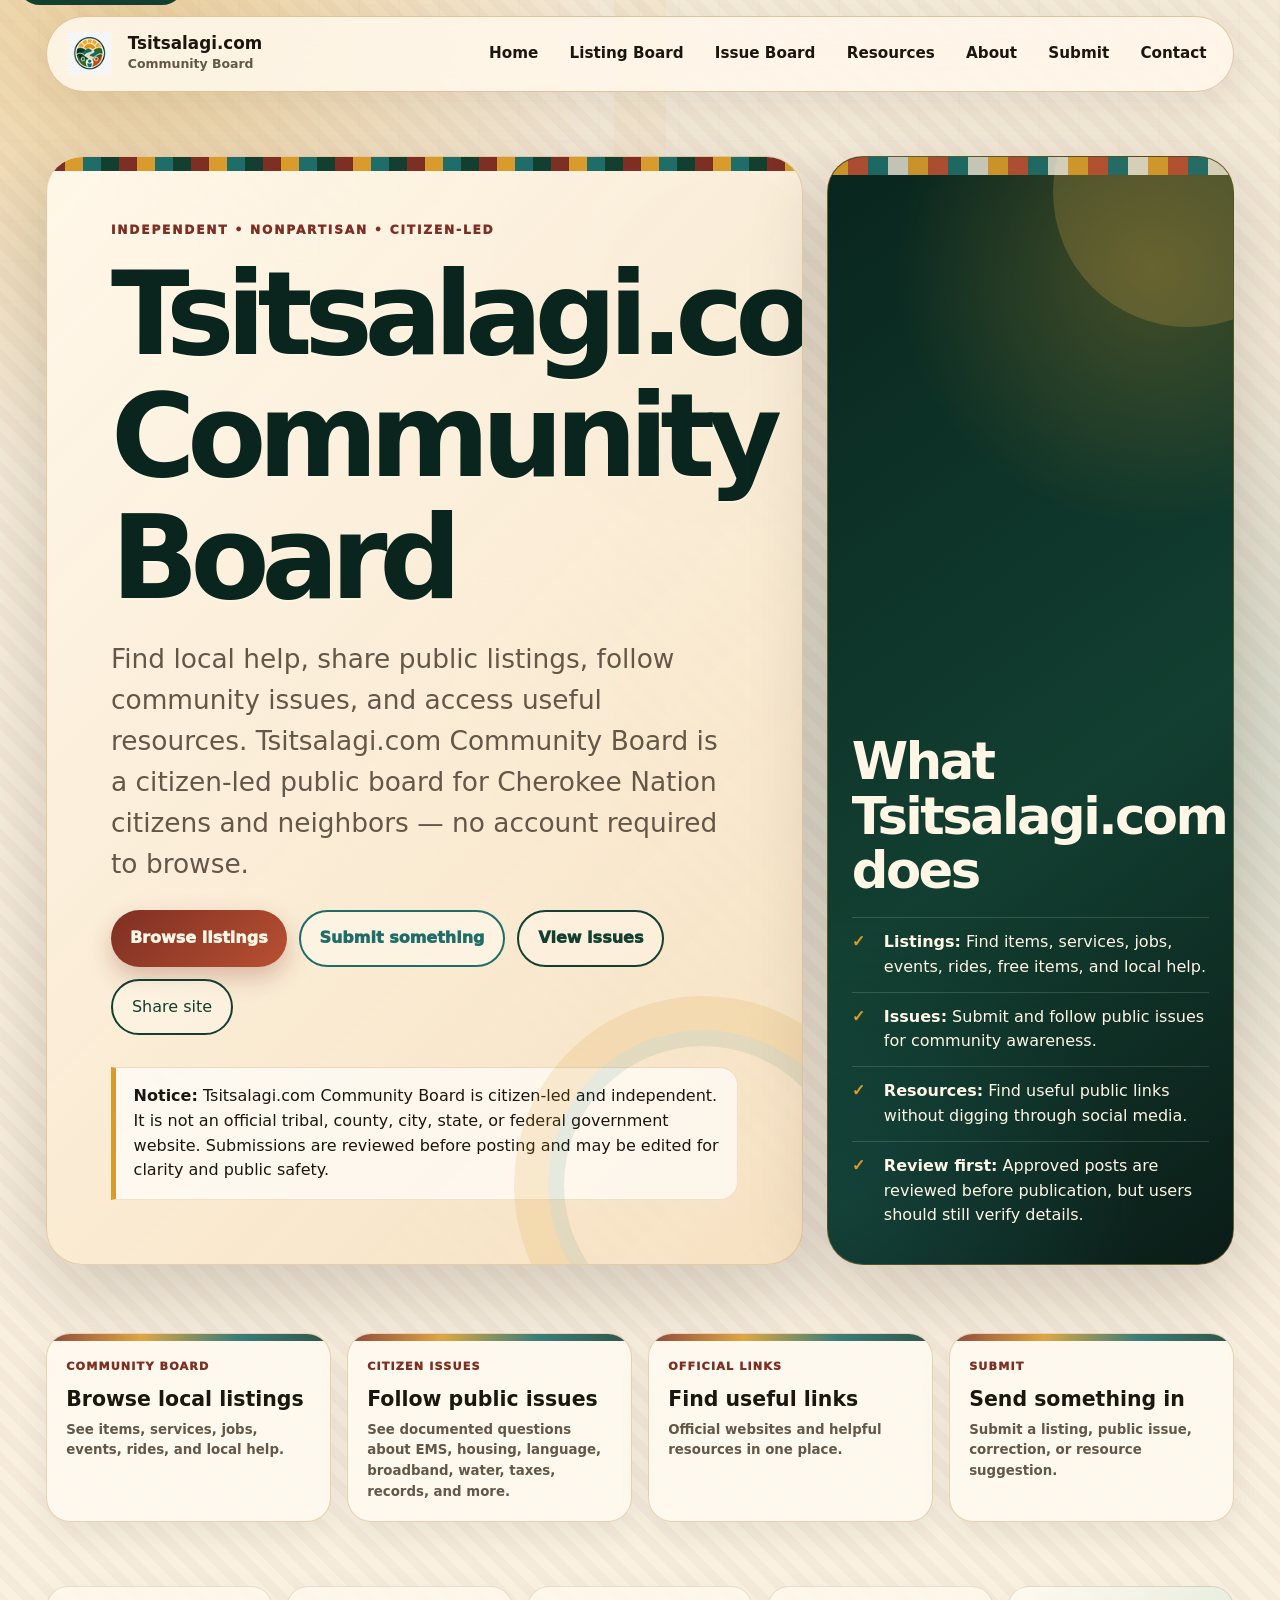
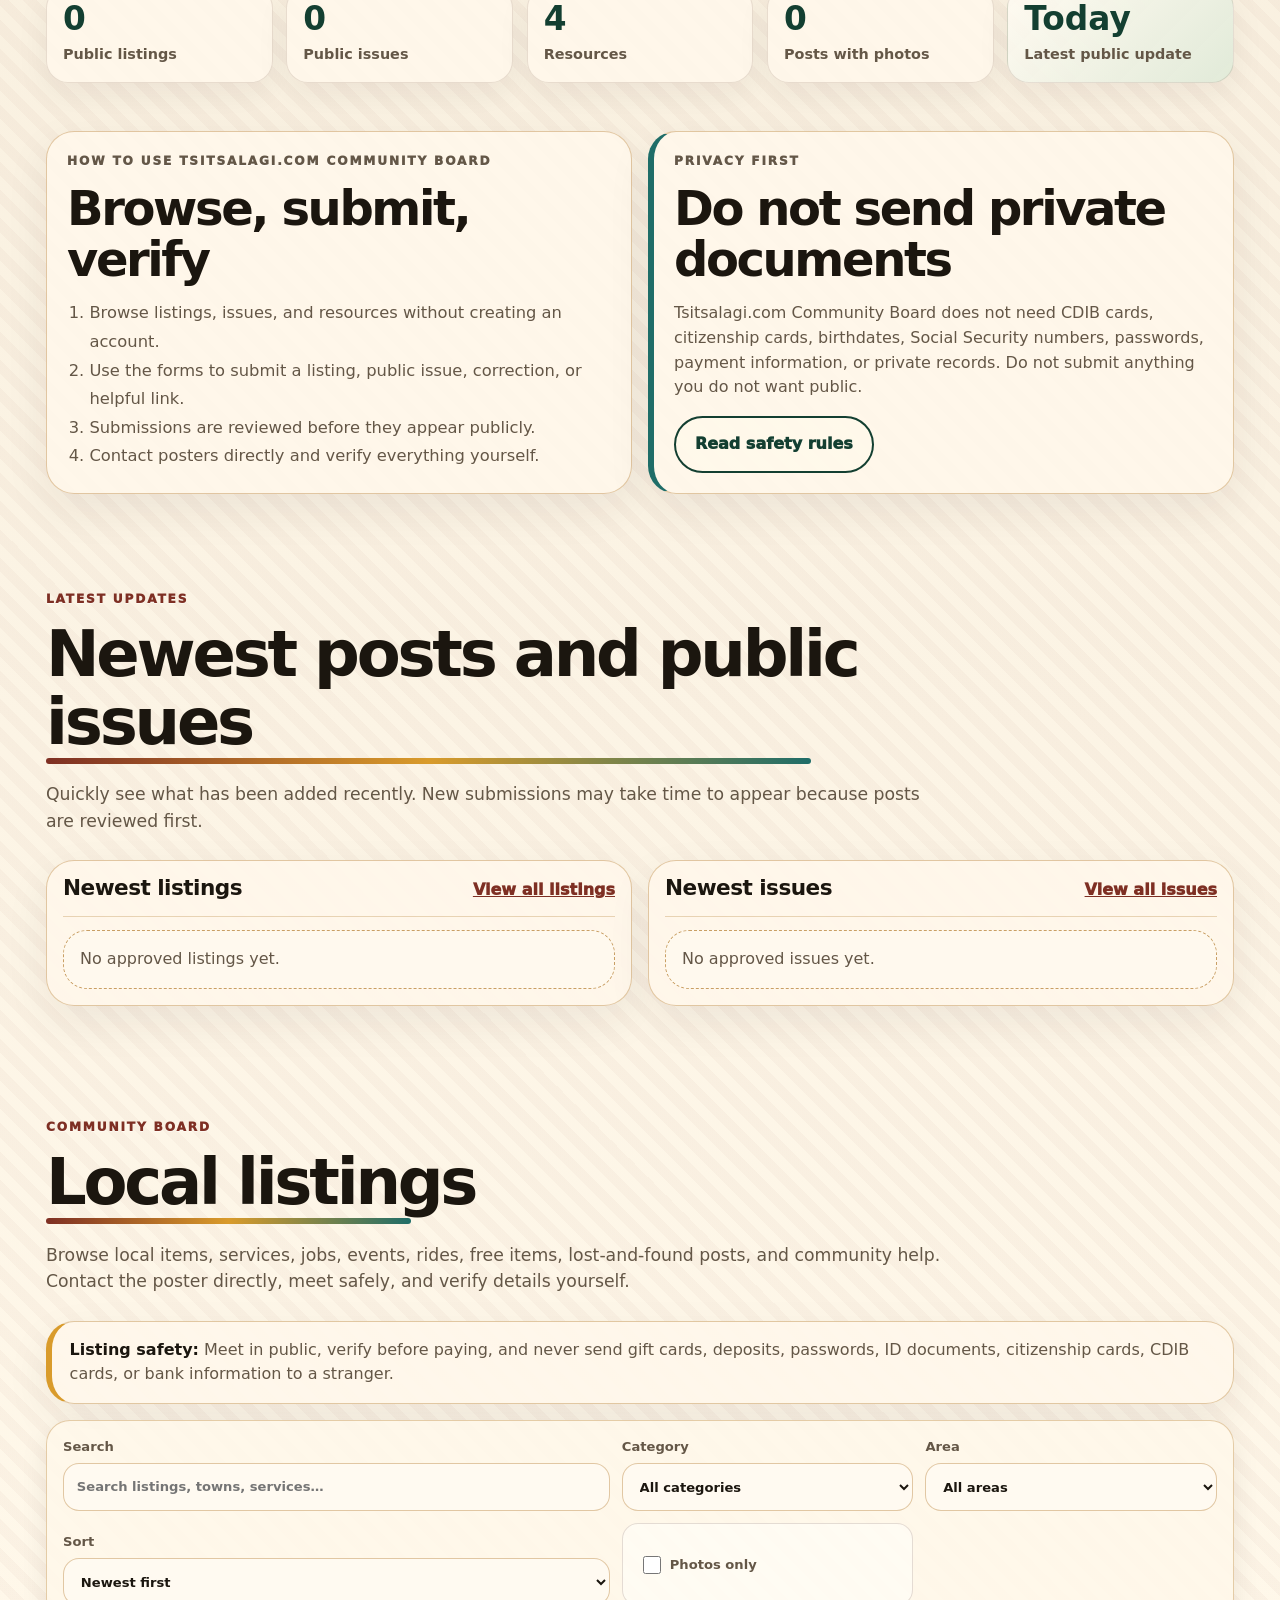
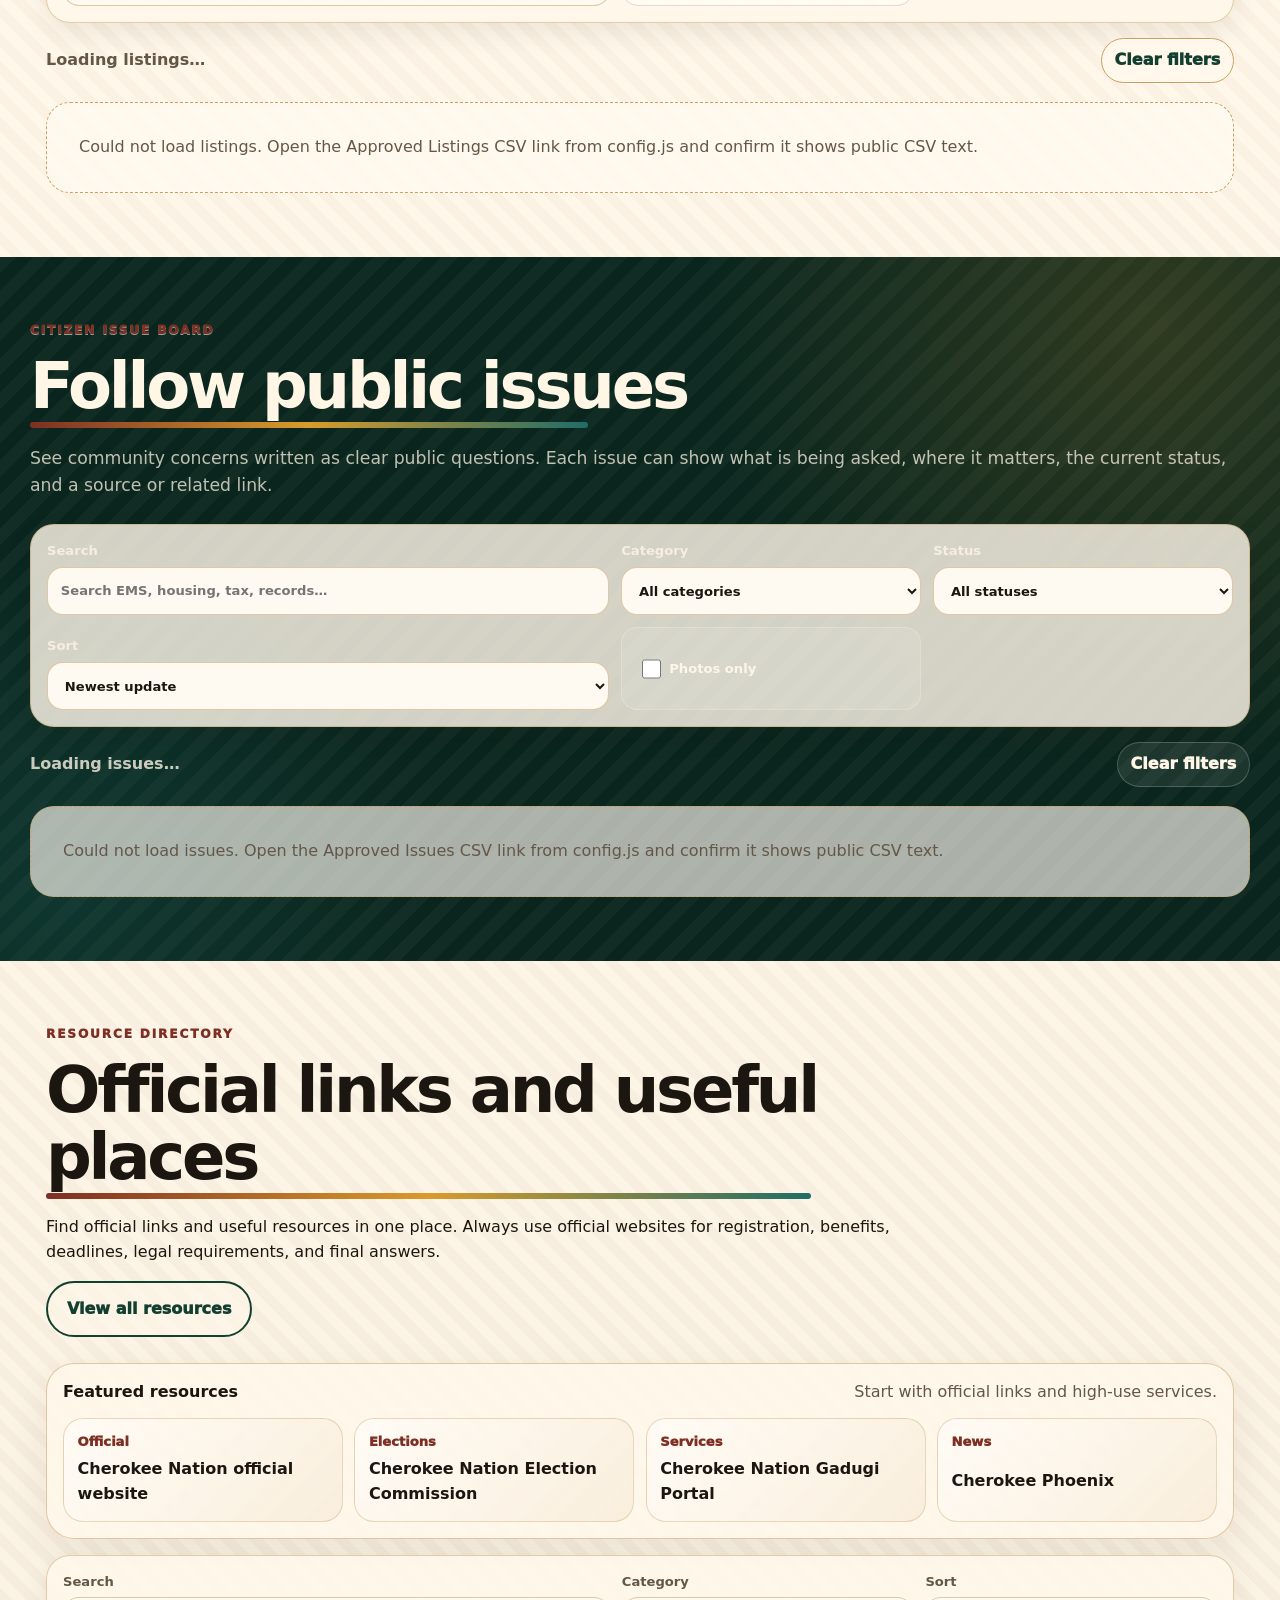
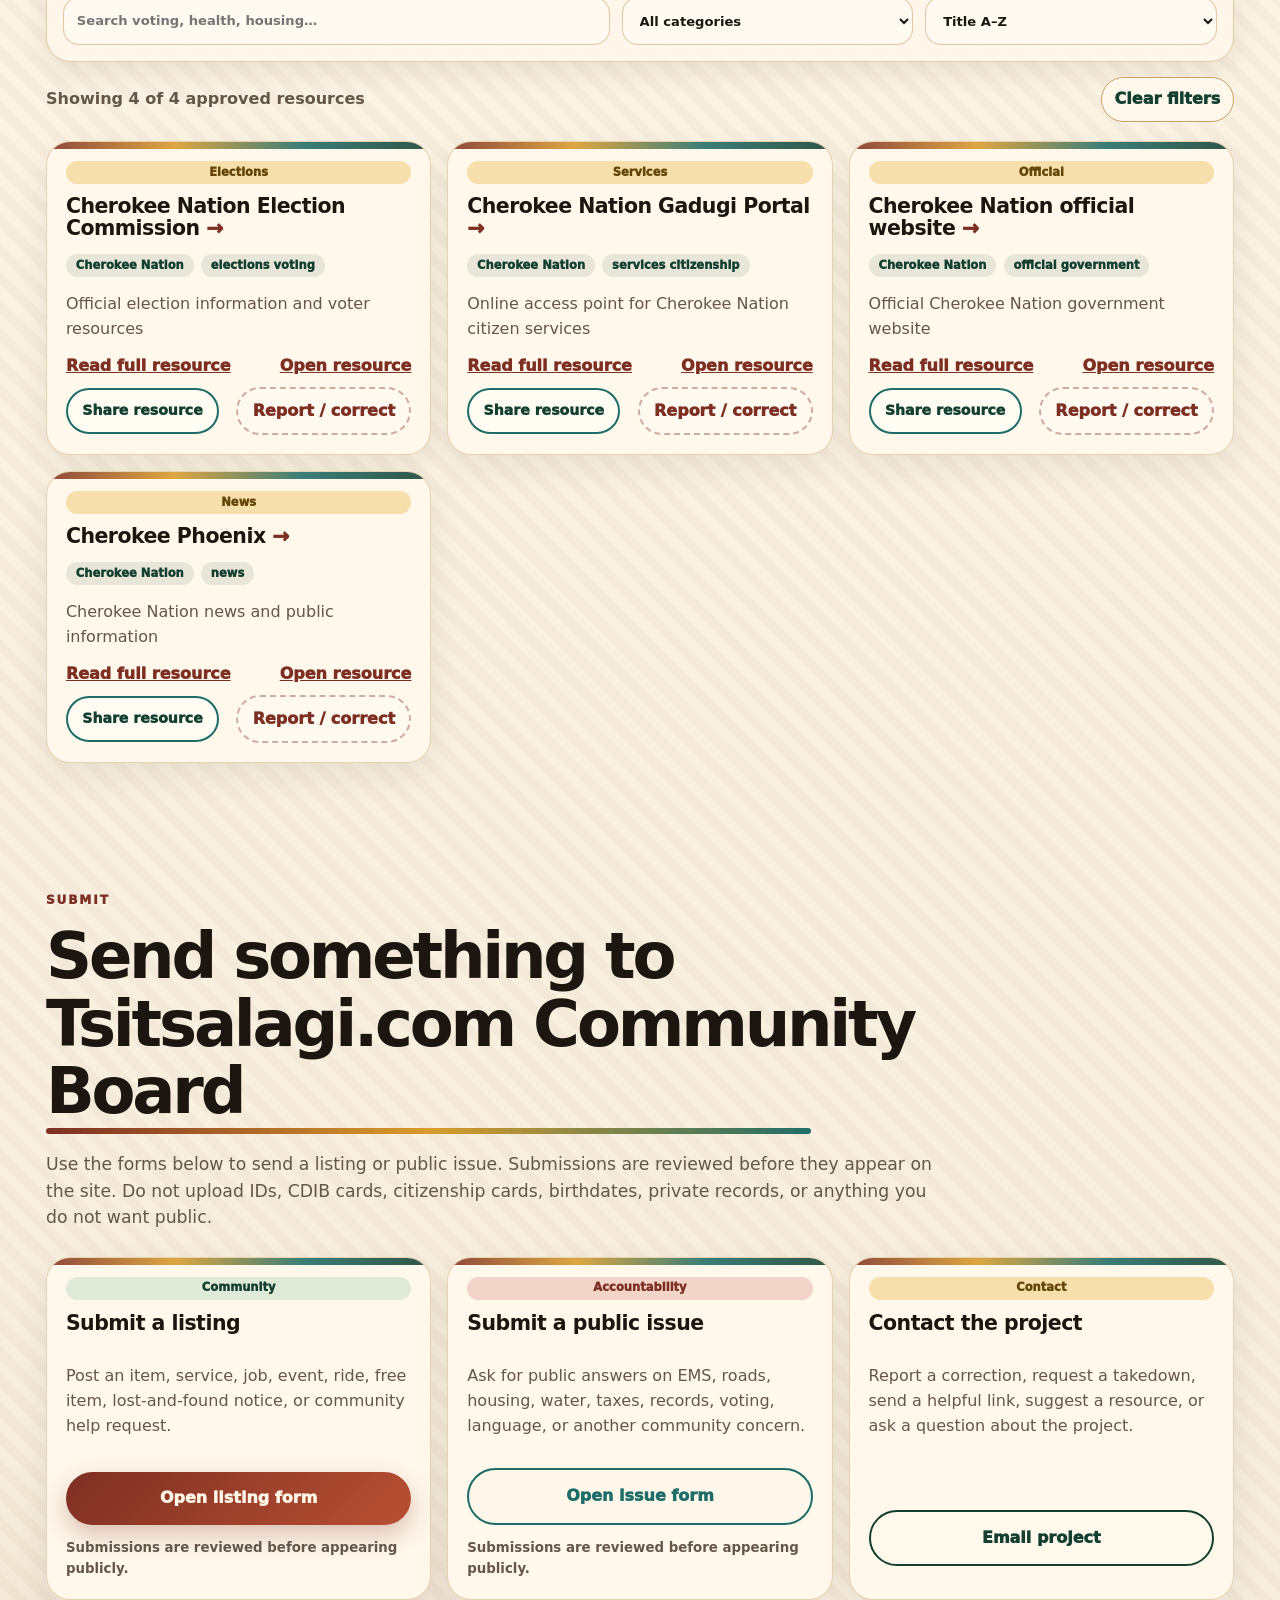
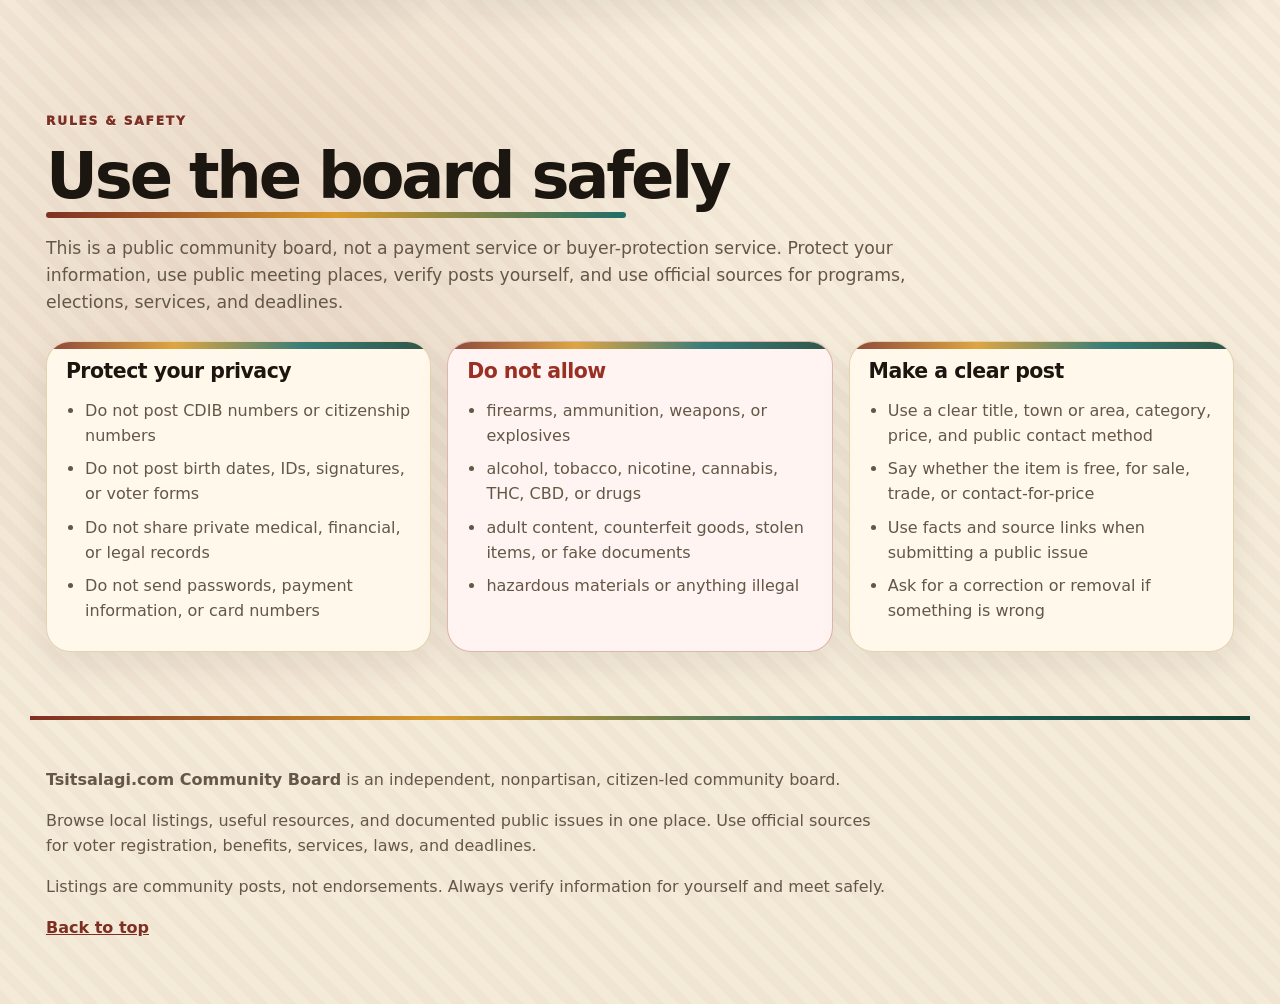
==== commit dbae71d7: "Add files via upload" ====
--- a/index.html
+++ b/index.html
@@ -3,17 +3,17 @@
 <head>
   <meta charset="utf-8" />
   <meta name="viewport" content="width=device-width, initial-scale=1" />
-  <title>Tsitsalagi — Cherokee Community Board</title>
-  <meta name="description" content="An independent Cherokee community board for local listings, helpful resources, and public issues that affect Cherokee Nation citizens." />
-  <meta property="og:title" content="Tsitsalagi — Cherokee Community Board" />
-  <meta property="og:description" content="Browse local listings, submit community information, find useful links, and follow public issues." />
+  <title>Tsitsalagi.com Community Board | Listings, Issues, and Resources</title>
+  <meta name="description" content="Tsitsalagi.com Community Board is an independent, citizen-led community board for local listings, public issues, helpful resources, and community information." />
+  <meta property="og:title" content="Tsitsalagi.com Community Board" />
+  <meta property="og:description" content="Browse local listings, submit community information, find useful links, and follow public issues on Tsitsalagi.com Community Board." />
   <meta property="og:type" content="website" />
   <meta property="og:url" content="https://tsitsalagi.com/" />
   <meta property="og:image" content="https://tsitsalagi.com/favicon-512.png" />
   <meta property="og:image:alt" content="Tsitsalagi Community Board logo" />
   <meta name="twitter:card" content="summary_large_image" />
-  <meta name="twitter:title" content="Tsitsalagi — Cherokee Community Board" />
-  <meta name="twitter:description" content="Browse local listings, useful resources, and public issues on Tsitsalagi." />
+  <meta name="twitter:title" content="Tsitsalagi.com Community Board" />
+  <meta name="twitter:description" content="Browse local listings, useful resources, and public issues on Tsitsalagi.com Community Board." />
   <meta name="twitter:image" content="https://tsitsalagi.com/favicon-512.png" />
   <meta name="theme-color" content="#213f32" />
   <link rel="icon" type="image/png" href="favicon.png" />
@@ -27,10 +27,10 @@
 
   <header class="site-header" id="top">
     <nav class="nav" aria-label="Main navigation">
-      <a class="brand" href="/" aria-label="Tsitsalagi home">
+      <a class="brand" href="/" aria-label="Tsitsalagi.com Community Board home">
         <img class="brand-favicon" src="favicon.png" alt="" aria-hidden="true" />
         <span>
-          <strong>Tsitsalagi</strong>
+          <strong>Tsitsalagi.com</strong>
           <small>Community Board</small>
         </span>
       </a>
@@ -49,27 +49,27 @@
     <section class="hero">
       <div class="hero-copy">
         <p class="eyebrow">Independent • Nonpartisan • Citizen-led</p>
-        <h1>Find local help. Share listings. Follow public issues.</h1>
-        <p class="hero-text">Tsitsalagi is a simple public board for Cherokee Nation citizens and neighbors. Browse local listings, find useful resources, and follow documented community issues without creating an account.</p>
+        <h1>Tsitsalagi.com Community Board</h1>
+        <p class="hero-text">Find local help, share public listings, follow community issues, and access useful resources. Tsitsalagi.com Community Board is a citizen-led public board for Cherokee Nation citizens and neighbors — no account required to browse.</p>
         <div class="hero-actions" aria-label="Primary actions">
           <a class="button primary" href="/listings.html">Browse listings</a>
           <a class="button secondary" href="#submit">Submit something</a>
           <a class="button ghost" href="/issues.html">View issues</a>
           <button class="button ghost share-button site-share" type="button"
             data-share-button
-            data-share-title="Tsitsalagi — Cherokee Community Board"
-            data-share-text="Browse local listings, useful resources, and public issues on Tsitsalagi."
+            data-share-title="Tsitsalagi.com Community Board"
+            data-share-text="Browse local listings, useful resources, and public issues on Tsitsalagi.com Community Board."
             data-share-url="https://tsitsalagi.com/">Share site</button>
         </div>
-        <p class="notice"><strong>Notice:</strong> This is not an official website of the Cherokee Nation, the Cherokee Nation Election Commission, any public office, or any candidate. Listings are public community posts, not endorsements.</p>
+        <p class="notice"><strong>Notice:</strong> Tsitsalagi.com Community Board is citizen-led and independent. It is not an official tribal, county, city, state, or federal government website. Submissions are reviewed before posting and may be edited for clarity and public safety.</p>
       </div>
       <aside class="hero-panel" aria-label="What this site does">
-        <h2>What you can do here</h2>
+        <h2>What Tsitsalagi.com does</h2>
         <ul class="check-list">
-          <li>Find items, services, jobs, events, rides, free items, and local help.</li>
-          <li>Submit a listing or public issue for review.</li>
-          <li>Follow community questions with sources and status updates.</li>
-          <li>Use official links without digging through social media or search results.</li>
+          <li><strong>Listings:</strong> Find items, services, jobs, events, rides, free items, and local help.</li>
+          <li><strong>Issues:</strong> Submit and follow public issues for community awareness.</li>
+          <li><strong>Resources:</strong> Find useful public links without digging through social media.</li>
+          <li><strong>Review first:</strong> Approved posts are reviewed before publication, but users should still verify details.</li>
         </ul>
       </aside>
     </section>
@@ -108,7 +108,7 @@
     <section class="section guidance-section" id="how-to-use">
       <div class="guidance-grid">
         <article class="guidance-card">
-          <p class="eyebrow">How to use Tsitsalagi</p>
+          <p class="eyebrow">How to use Tsitsalagi.com Community Board</p>
           <h2>Browse, submit, verify</h2>
           <ol>
             <li>Browse listings, issues, and resources without creating an account.</li>
@@ -120,7 +120,7 @@
         <article class="guidance-card privacy-card">
           <p class="eyebrow">Privacy first</p>
           <h2>Do not send private documents</h2>
-          <p>Tsitsalagi does not need CDIB cards, citizenship cards, birthdates, Social Security numbers, passwords, payment information, or private records. Do not submit anything you do not want public.</p>
+          <p>Tsitsalagi.com Community Board does not need CDIB cards, citizenship cards, birthdates, Social Security numbers, passwords, payment information, or private records. Do not submit anything you do not want public.</p>
           <a class="button ghost" href="#rules">Read safety rules</a>
         </article>
       </div>
@@ -290,7 +290,7 @@
     <section class="section submit-section" id="submit">
       <div class="section-header">
         <p class="eyebrow">Submit</p>
-        <h2>Send something to Tsitsalagi</h2>
+        <h2>Send something to Tsitsalagi.com Community Board</h2>
         <p>Use the forms below to send a listing or public issue. Submissions are reviewed before they appear on the site. Do not upload IDs, CDIB cards, citizenship cards, birthdates, private records, or anything you do not want public.</p>
       </div>
 
@@ -361,7 +361,7 @@
   <footer class="site-footer">
     <div class="footer-brand">
       <div>
-        <p><strong>Tsitsalagi</strong> is an independent, nonpartisan, citizen-led community board.</p>
+        <p><strong>Tsitsalagi.com Community Board</strong> is an independent, nonpartisan, citizen-led community board.</p>
         <p>Browse local listings, useful resources, and documented public issues in one place. Use official sources for voter registration, benefits, services, laws, and deadlines.</p>
       </div>
     </div>
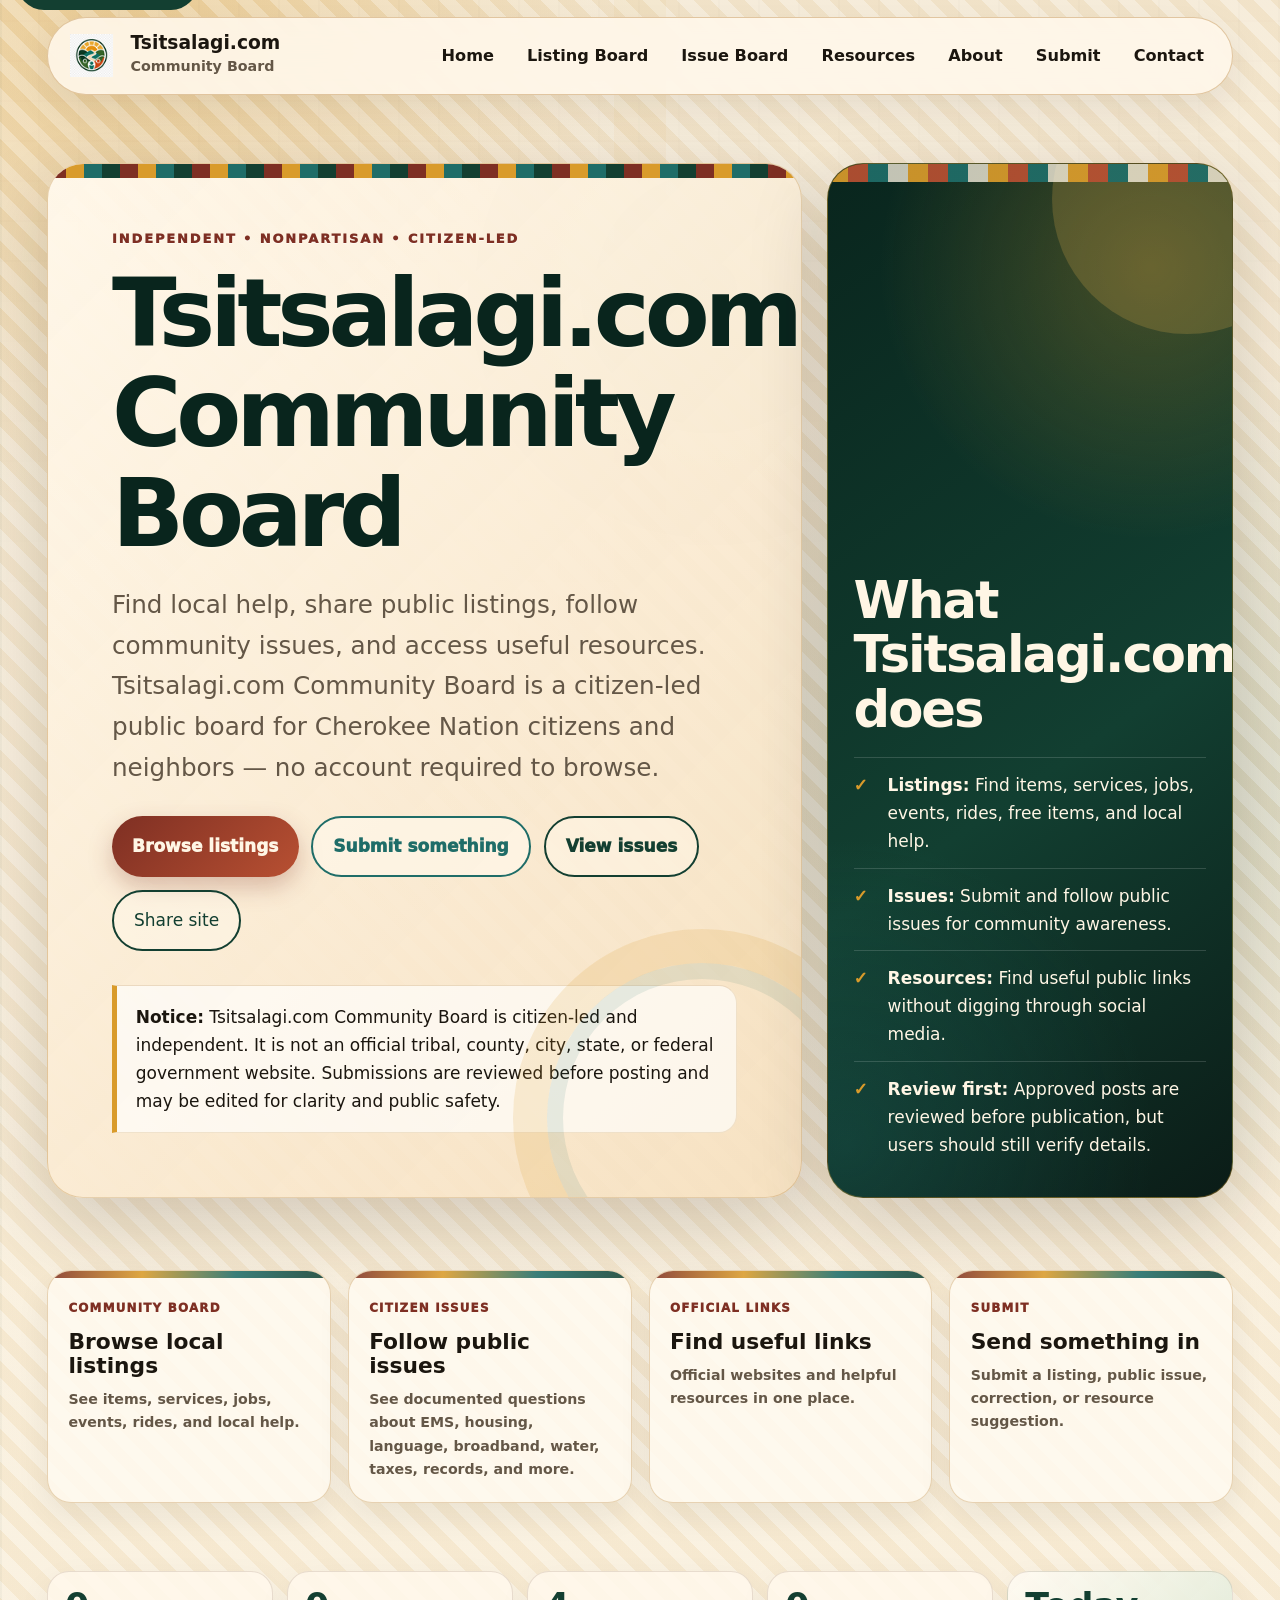
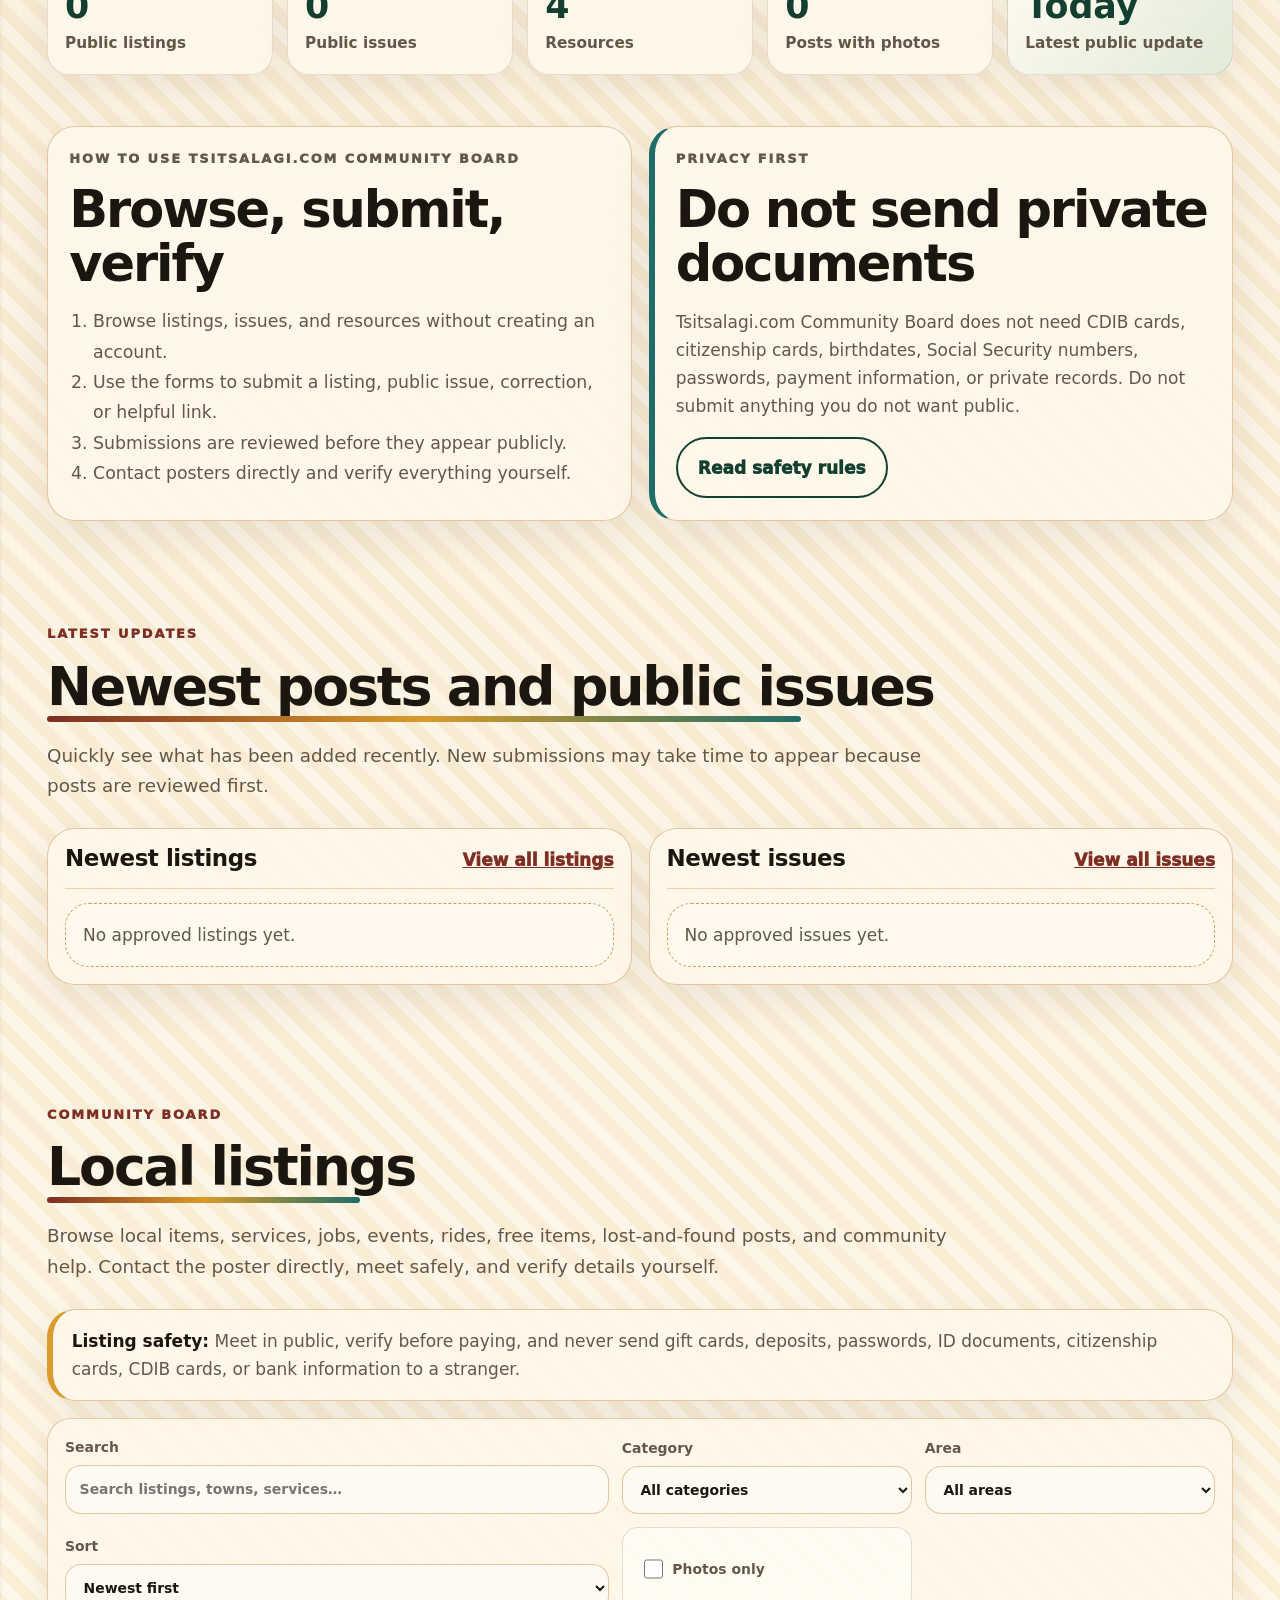
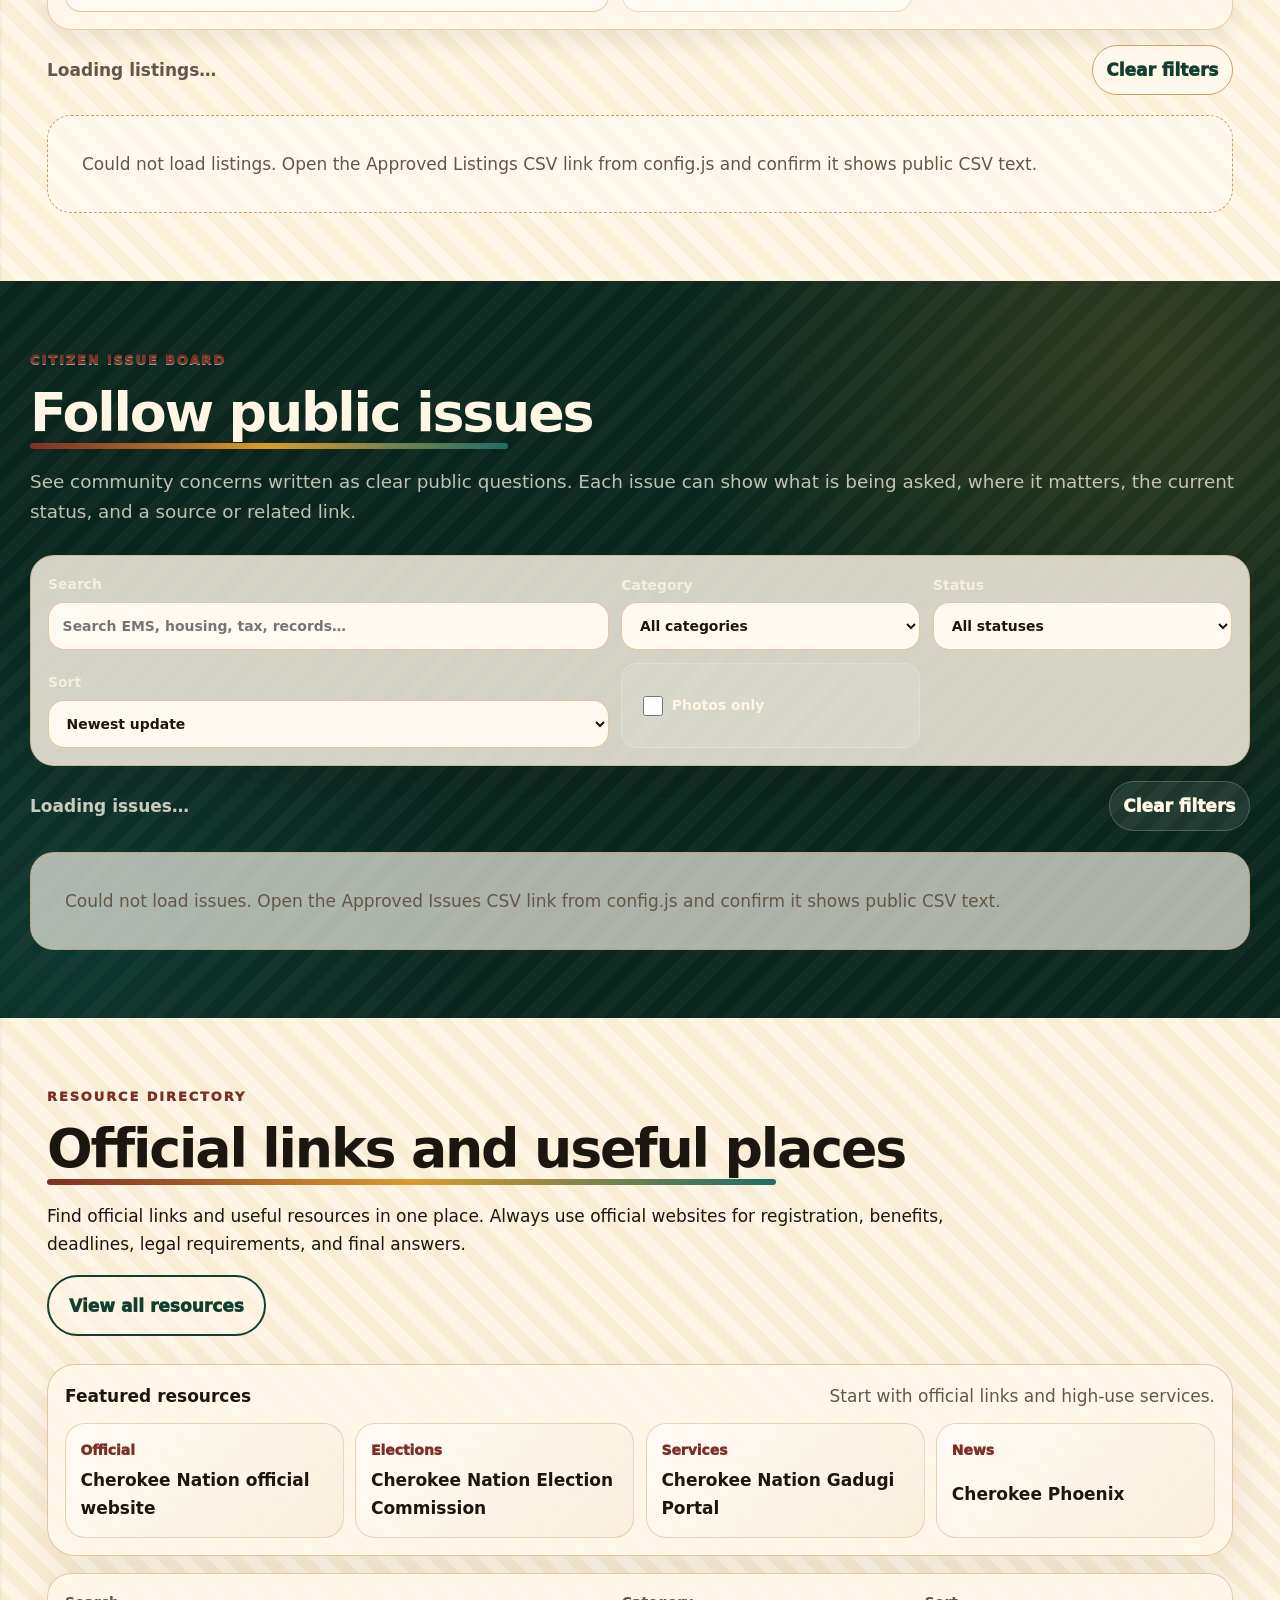
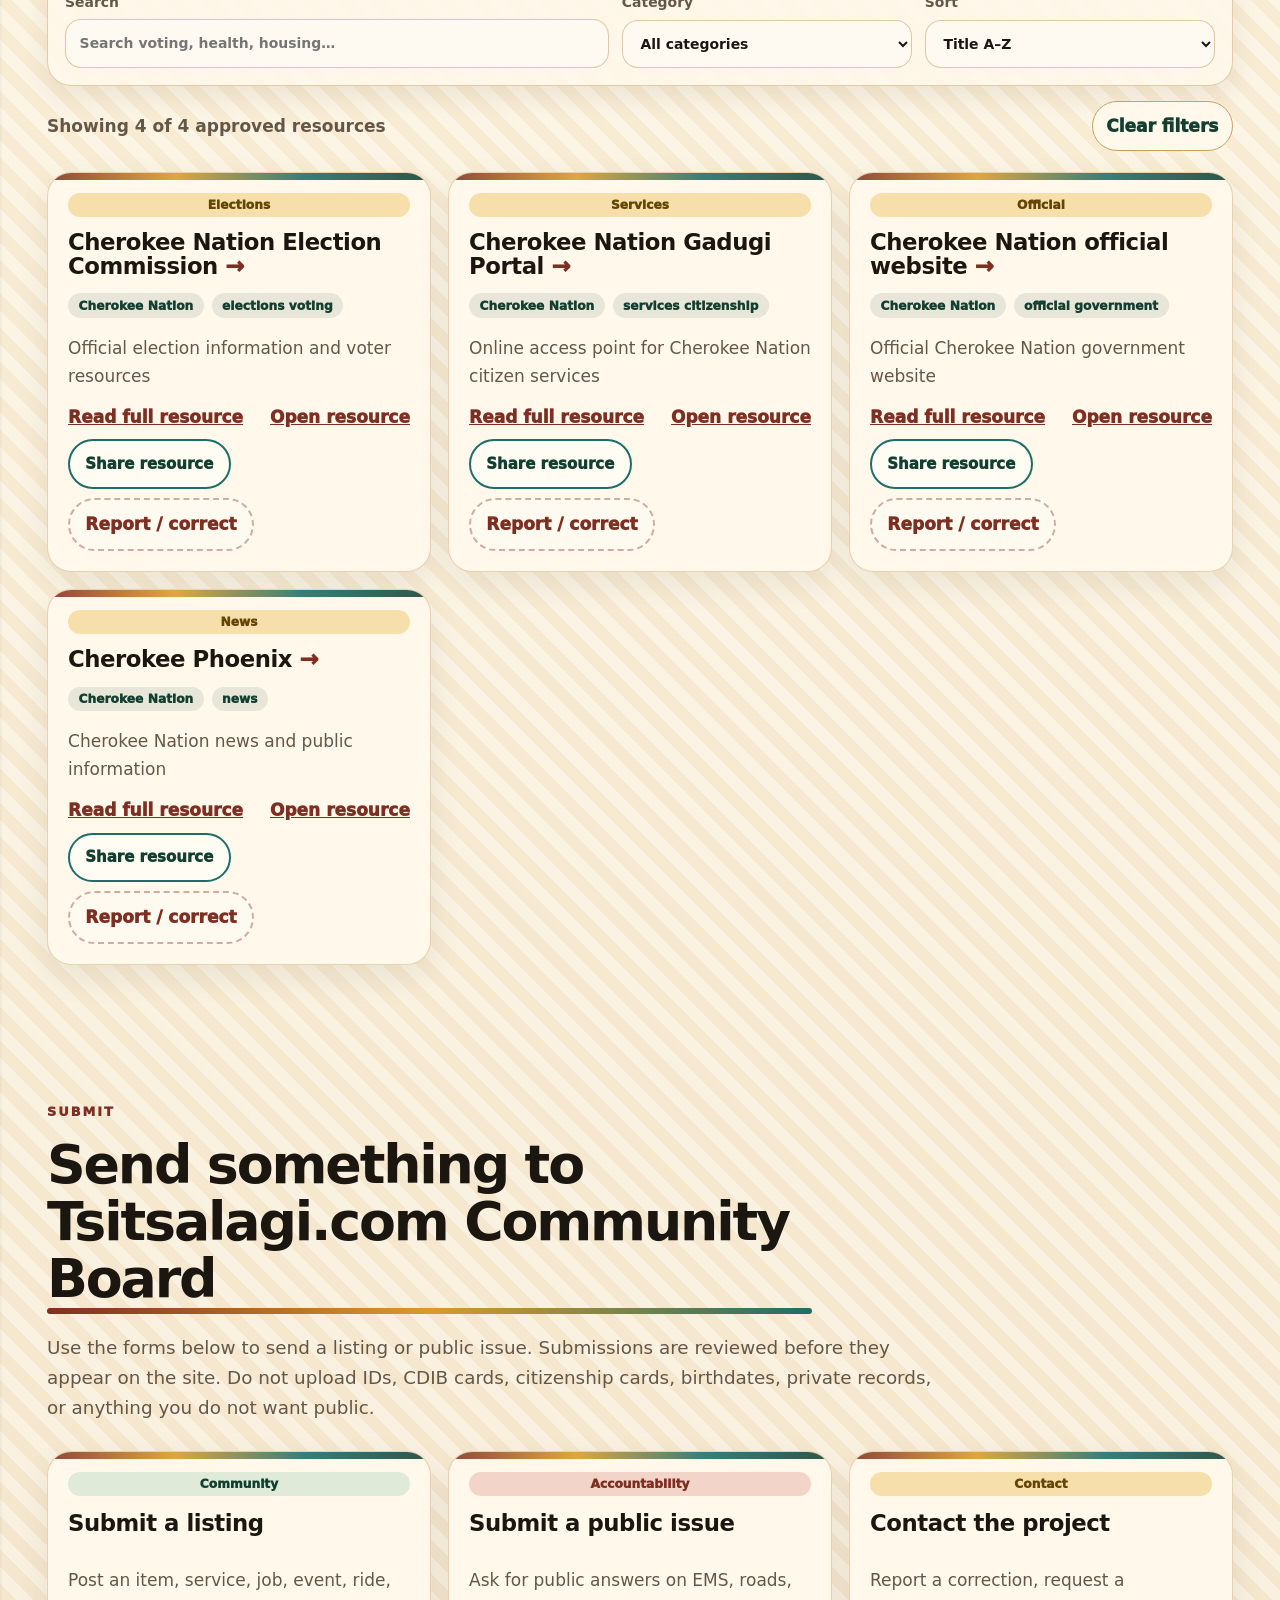
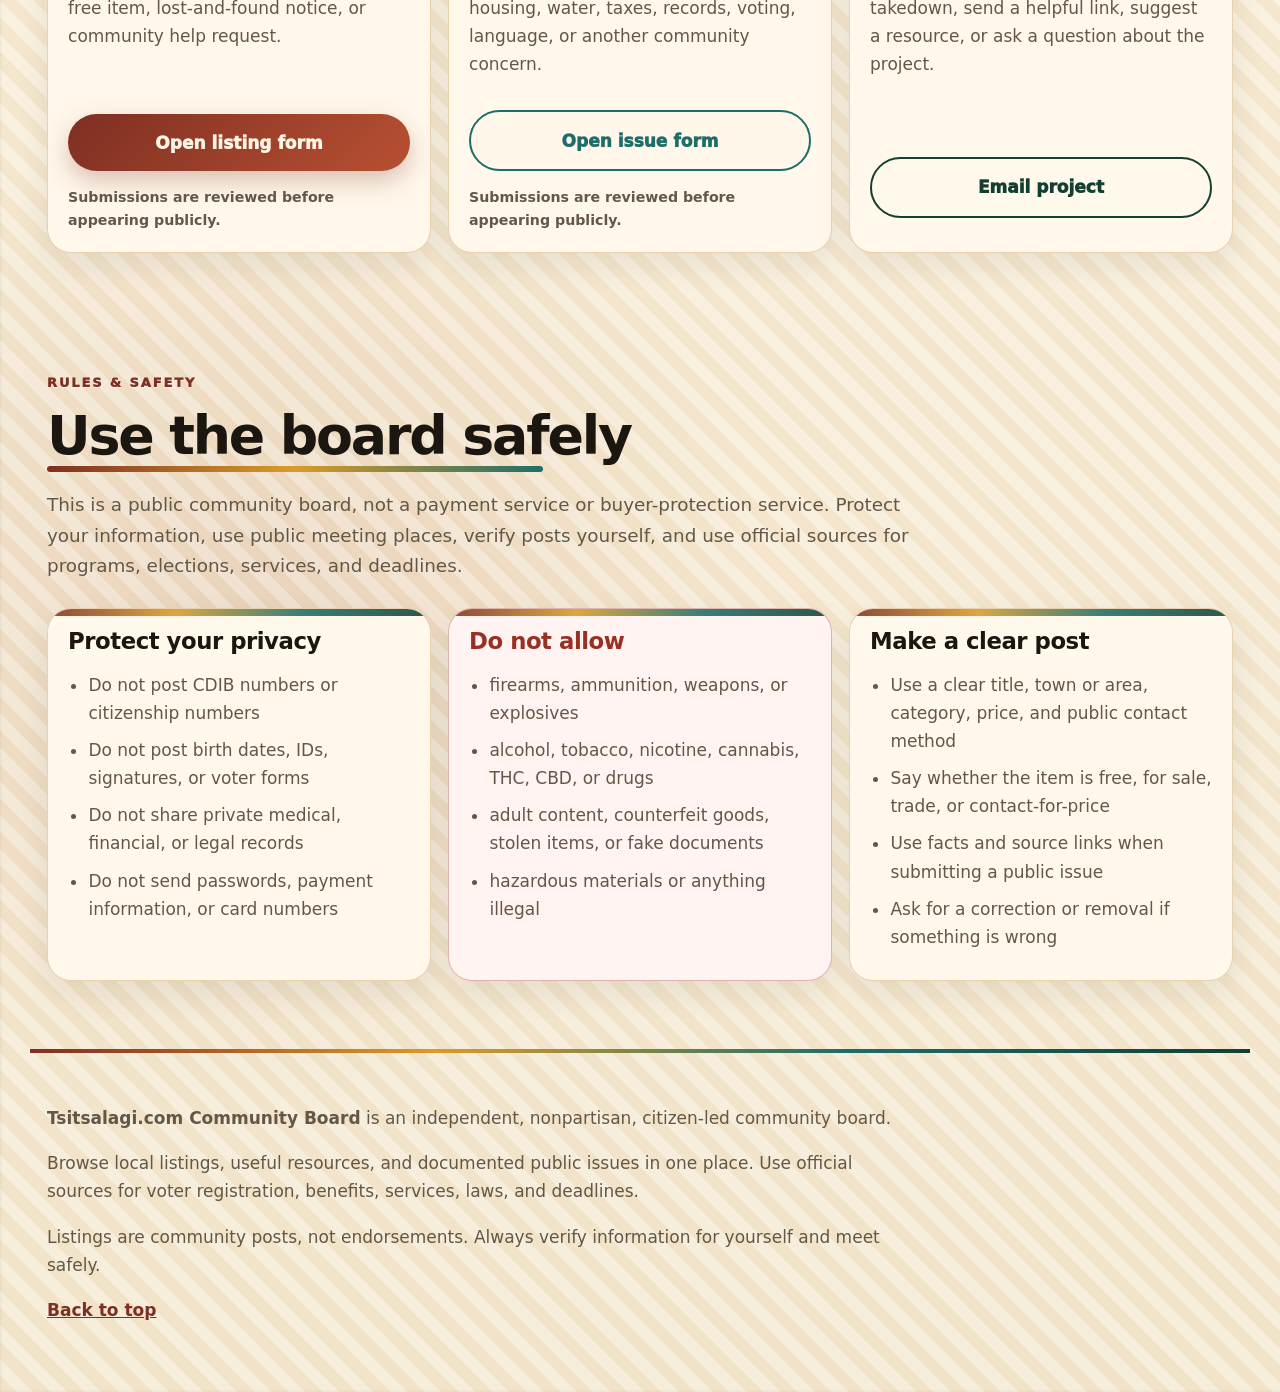
==== commit 9beea707: "Add files via upload" ====
--- a/index.html
+++ b/index.html
@@ -10,7 +10,7 @@
   <meta property="og:type" content="website" />
   <meta property="og:url" content="https://tsitsalagi.com/" />
   <meta property="og:image" content="https://tsitsalagi.com/favicon-512.png" />
-  <meta property="og:image:alt" content="Tsitsalagi Community Board logo" />
+  <meta property="og:image:alt" content="Tsitsalagi.com Community Board logo" />
   <meta name="twitter:card" content="summary_large_image" />
   <meta name="twitter:title" content="Tsitsalagi.com Community Board" />
   <meta name="twitter:description" content="Browse local listings, useful resources, and public issues on Tsitsalagi.com Community Board." />
--- a/styles.css
+++ b/styles.css
@@ -20,21 +20,26 @@
   --cream: #fff6e5;
   --shadow: 0 26px 80px rgba(35, 24, 12, .18);
   --radius: 24px;
-}
+  --focus: #0a5b4d;
+}
+
 
 * { box-sizing: border-box; }
-html { scroll-behavior: smooth; }
+html { scroll-behavior: smooth; font-size: 17px; }
 body {
   margin: 0;
   font-family: ui-sans-serif, system-ui, -apple-system, BlinkMacSystemFont, "Segoe UI", sans-serif;
   color: var(--ink);
   background:
+    linear-gradient(90deg, rgba(19,63,49,.035) 0 2px, transparent 2px 28px),
+    linear-gradient(0deg, rgba(126,47,35,.035) 0 2px, transparent 2px 28px),
+    repeating-linear-gradient(45deg, rgba(217,155,43,.09) 0 12px, rgba(255,246,229,.24) 12px 24px),
     radial-gradient(circle at 10% 0%, rgba(217,155,43,.34), transparent 30rem),
     radial-gradient(circle at 86% 10%, rgba(31,109,104,.20), transparent 27rem),
     radial-gradient(circle at 20% 90%, rgba(126,47,35,.10), transparent 30rem),
-    repeating-linear-gradient(45deg, rgba(126,47,35,.030) 0 10px, transparent 10px 20px),
     linear-gradient(180deg, var(--bg), #fff8ea 44%, var(--bg));
-  line-height: 1.55;
+  line-height: 1.65;
+  font-size: 1rem;
 }
 
 a { color: var(--cedar); font-weight: 780; }
@@ -89,8 +94,8 @@
   background: transparent;
   box-shadow: none;
 }
-.brand strong { display: block; line-height: 1; font-size: 1.05rem; }
-.brand small { display: block; color: var(--muted); font-size: .78rem; margin-top: .15rem; font-weight: 800; }
+.brand strong { display: block; line-height: 1.05; font-size: 1.1rem; }
+.brand small { display: block; color: var(--muted); font-size: .84rem; margin-top: .18rem; font-weight: 900; }
 .nav-links { display: flex; align-items: center; gap: .25rem; }
 .nav-links a {
   color: var(--ink);
@@ -140,13 +145,13 @@
   font-size: .76rem;
 }
 h1, h2, h3 { line-height: 1.06; margin: 0; }
-h1 { font-size: clamp(3rem, 9.5vw, 7.2rem); letter-spacing: -.072em; max-width: 12ch; }
-h2 { font-size: clamp(2rem, 5vw, 4.4rem); letter-spacing: -.05em; }
-h3 { font-size: 1.28rem; letter-spacing: -.025em; }
+h1 { font-size: clamp(2.55rem, 7.4vw, 5.8rem); letter-spacing: -.055em; max-width: 13ch; }
+h2 { font-size: clamp(1.85rem, 4.2vw, 3.6rem); letter-spacing: -.04em; }
+h3 { font-size: 1.34rem; letter-spacing: -.02em; }
 .hero-text {
   max-width: 780px;
   color: var(--muted);
-  font-size: clamp(1.14rem, 2.3vw, 1.65rem);
+  font-size: clamp(1.16rem, 2vw, 1.45rem);
   margin: 1.25rem 0 0;
 }
 .hero-actions { display: flex; flex-wrap: wrap; gap: .75rem; margin-top: 1.6rem; }
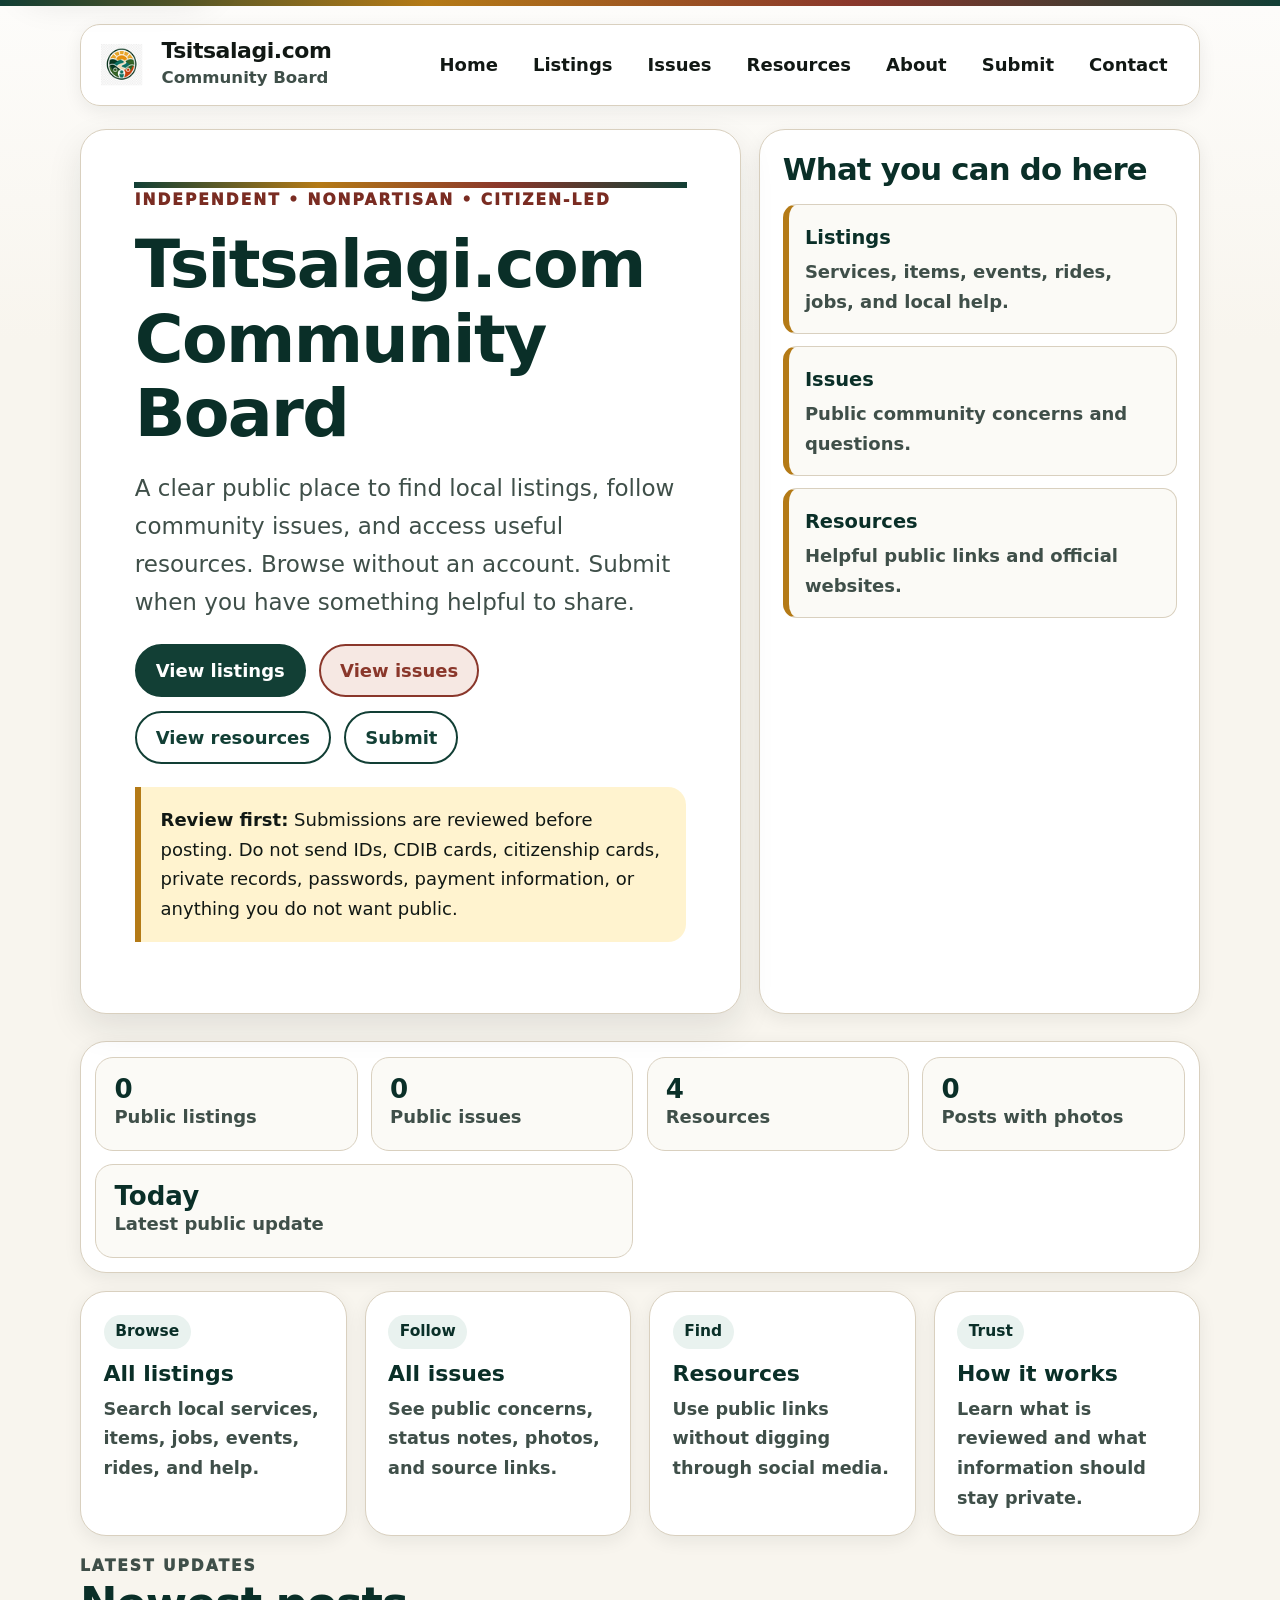
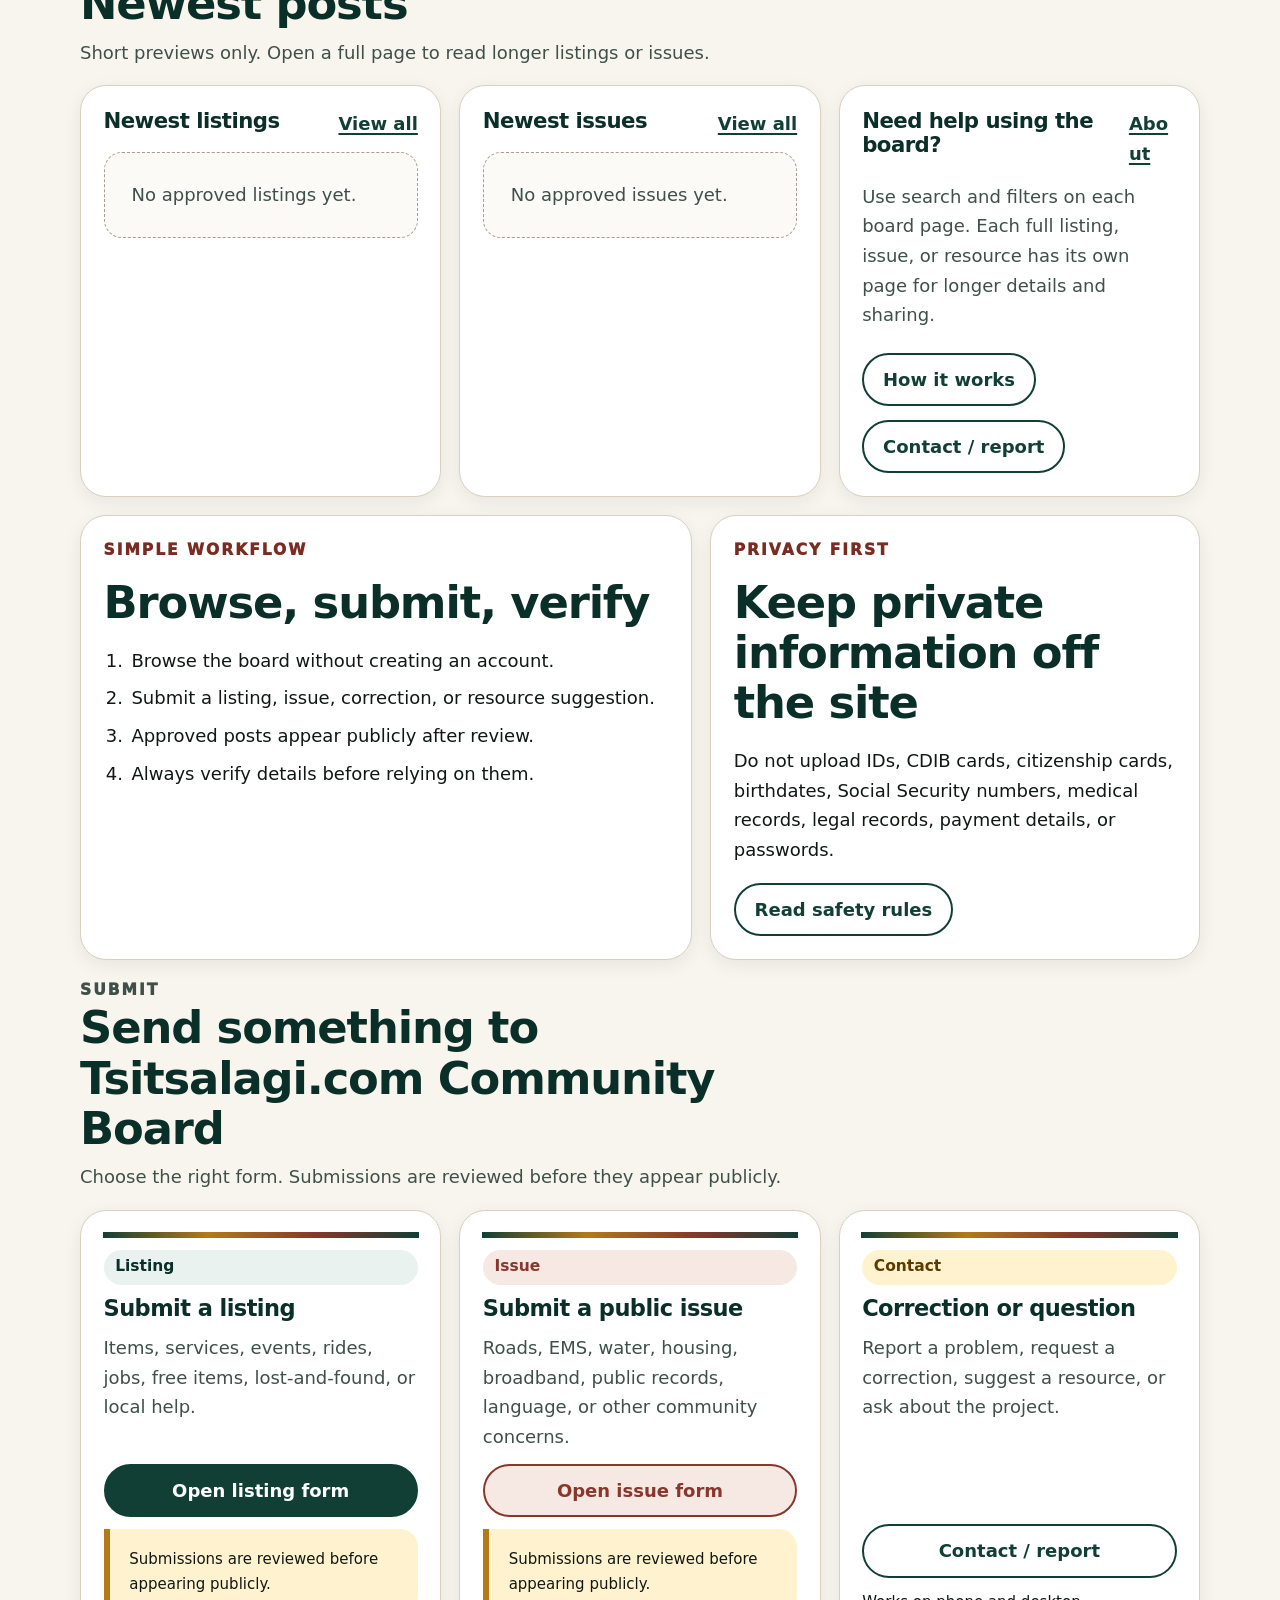
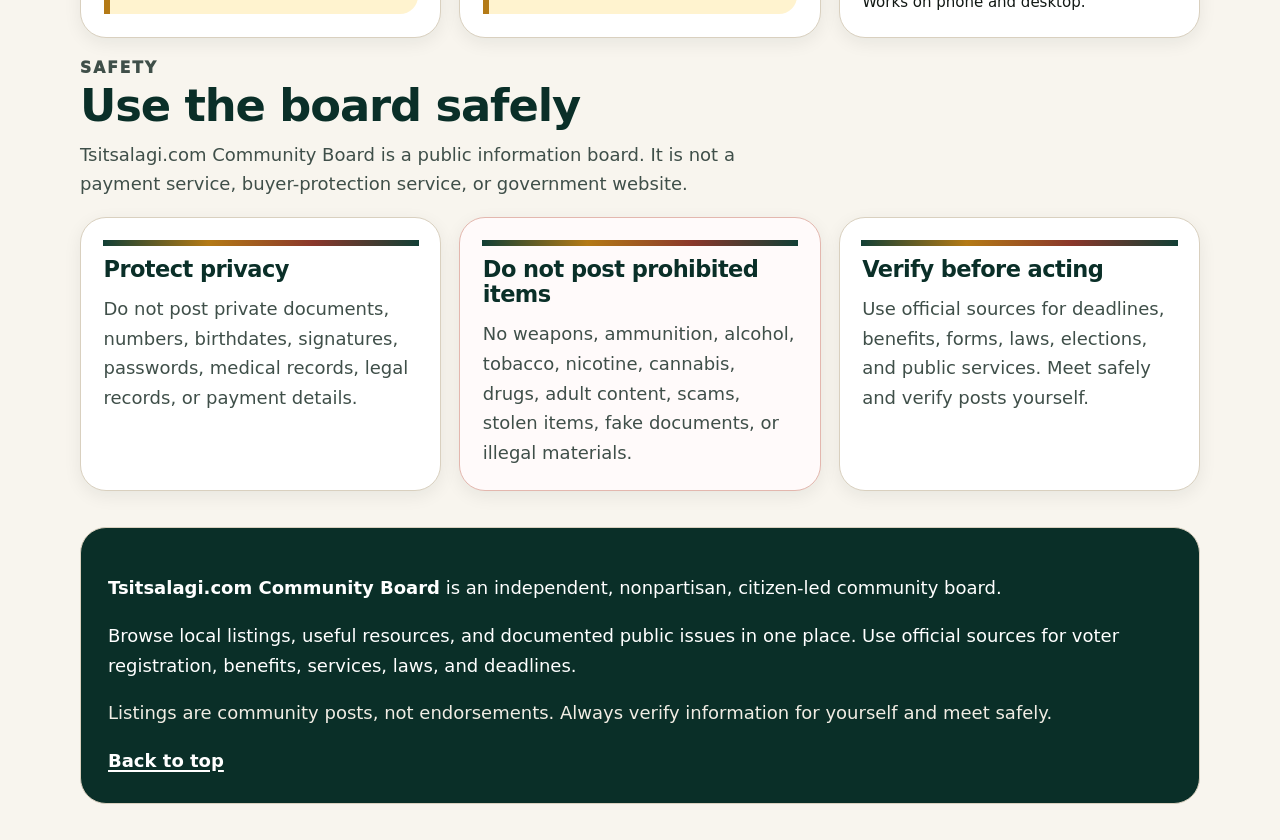
==== commit 5e7f78b5: "Add files via upload" ====
--- a/index.html
+++ b/index.html
@@ -15,14 +15,14 @@
   <meta name="twitter:title" content="Tsitsalagi.com Community Board" />
   <meta name="twitter:description" content="Browse local listings, useful resources, and public issues on Tsitsalagi.com Community Board." />
   <meta name="twitter:image" content="https://tsitsalagi.com/favicon-512.png" />
-  <meta name="theme-color" content="#213f32" />
+  <meta name="theme-color" content="#0f3b33" />
   <link rel="icon" type="image/png" href="favicon.png" />
   <link rel="shortcut icon" href="favicon.ico" />
   <link rel="apple-touch-icon" href="apple-touch-icon.png" />
   <link rel="manifest" href="site.webmanifest" />
   <link rel="stylesheet" href="styles.css" />
 </head>
-<body>
+<body class="home-page">
   <a class="skip-link" href="#main">Skip to content</a>
 
   <header class="site-header" id="top">
@@ -37,8 +37,8 @@
       <button class="menu-button" aria-expanded="false" aria-controls="nav-links">Menu</button>
       <div class="nav-links" id="nav-links">
         <a href="/">Home</a>
-        <a href="/listings.html">Listing Board</a>
-        <a href="/issues.html">Issue Board</a>
+        <a href="/listings.html">Listings</a>
+        <a href="/issues.html">Issues</a>
         <a href="/resources.html">Resources</a>
         <a href="/about.html">About</a>
         <a href="#submit">Submit</a>
@@ -46,317 +46,171 @@
       </div>
     </nav>
 
-    <section class="hero">
+    <section class="hero home-hero">
       <div class="hero-copy">
         <p class="eyebrow">Independent • Nonpartisan • Citizen-led</p>
         <h1>Tsitsalagi.com Community Board</h1>
-        <p class="hero-text">Find local help, share public listings, follow community issues, and access useful resources. Tsitsalagi.com Community Board is a citizen-led public board for Cherokee Nation citizens and neighbors — no account required to browse.</p>
+        <p class="hero-text">A clear public place to find local listings, follow community issues, and access useful resources. Browse without an account. Submit when you have something helpful to share.</p>
         <div class="hero-actions" aria-label="Primary actions">
-          <a class="button primary" href="/listings.html">Browse listings</a>
-          <a class="button secondary" href="#submit">Submit something</a>
-          <a class="button ghost" href="/issues.html">View issues</a>
-          <button class="button ghost share-button site-share" type="button"
-            data-share-button
-            data-share-title="Tsitsalagi.com Community Board"
-            data-share-text="Browse local listings, useful resources, and public issues on Tsitsalagi.com Community Board."
-            data-share-url="https://tsitsalagi.com/">Share site</button>
+          <a class="button primary" href="/listings.html">View listings</a>
+          <a class="button secondary" href="/issues.html">View issues</a>
+          <a class="button ghost" href="/resources.html">View resources</a>
+          <a class="button ghost" href="#submit">Submit</a>
         </div>
-        <p class="notice"><strong>Notice:</strong> Tsitsalagi.com Community Board is citizen-led and independent. It is not an official tribal, county, city, state, or federal government website. Submissions are reviewed before posting and may be edited for clarity and public safety.</p>
-      </div>
-      <aside class="hero-panel" aria-label="What this site does">
-        <h2>What Tsitsalagi.com does</h2>
-        <ul class="check-list">
-          <li><strong>Listings:</strong> Find items, services, jobs, events, rides, free items, and local help.</li>
-          <li><strong>Issues:</strong> Submit and follow public issues for community awareness.</li>
-          <li><strong>Resources:</strong> Find useful public links without digging through social media.</li>
-          <li><strong>Review first:</strong> Approved posts are reviewed before publication, but users should still verify details.</li>
-        </ul>
+        <p class="notice"><strong>Review first:</strong> Submissions are reviewed before posting. Do not send IDs, CDIB cards, citizenship cards, private records, passwords, payment information, or anything you do not want public.</p>
+      </div>
+      <aside class="hero-panel simple-panel" aria-label="Site purpose">
+        <h2>What you can do here</h2>
+        <div class="purpose-list">
+          <a href="/listings.html"><strong>Listings</strong><span>Services, items, events, rides, jobs, and local help.</span></a>
+          <a href="/issues.html"><strong>Issues</strong><span>Public community concerns and questions.</span></a>
+          <a href="/resources.html"><strong>Resources</strong><span>Helpful public links and official websites.</span></a>
+        </div>
       </aside>
     </section>
   </header>
 
   <main id="main">
-    <section class="section quick-grid" aria-label="Quick actions">
-      <a class="quick-card" href="/listings.html">
-        <span>Community Board</span>
-        <strong>Browse local listings</strong>
-        <small>See items, services, jobs, events, rides, and local help.</small>
-      </a>
-      <a class="quick-card" href="/issues.html">
-        <span>Citizen Issues</span>
-        <strong>Follow public issues</strong>
-        <small>See documented questions about EMS, housing, language, broadband, water, taxes, records, and more.</small>
-      </a>
-      <a class="quick-card" href="/resources.html">
-        <span>Official Links</span>
-        <strong>Find useful links</strong>
-        <small>Official websites and helpful resources in one place.</small>
-      </a>
-      <a class="quick-card" href="#submit">
-        <span>Submit</span>
-        <strong>Send something in</strong>
-        <small>Submit a listing, public issue, correction, or resource suggestion.</small>
-      </a>
-    </section>
-
-    <section class="section stats-section" aria-label="Site stats">
+    <section class="section stats-section compact-section" aria-label="Site stats">
       <div class="stats-strip" id="site-stats" aria-live="polite">
         <div class="stat-card"><strong>Loading…</strong><span>Public updates</span></div>
       </div>
     </section>
 
-    <section class="section guidance-section" id="how-to-use">
-      <div class="guidance-grid">
-        <article class="guidance-card">
-          <p class="eyebrow">How to use Tsitsalagi.com Community Board</p>
-          <h2>Browse, submit, verify</h2>
-          <ol>
-            <li>Browse listings, issues, and resources without creating an account.</li>
-            <li>Use the forms to submit a listing, public issue, correction, or helpful link.</li>
-            <li>Submissions are reviewed before they appear publicly.</li>
-            <li>Contact posters directly and verify everything yourself.</li>
-          </ol>
-        </article>
-        <article class="guidance-card privacy-card">
-          <p class="eyebrow">Privacy first</p>
-          <h2>Do not send private documents</h2>
-          <p>Tsitsalagi.com Community Board does not need CDIB cards, citizenship cards, birthdates, Social Security numbers, passwords, payment information, or private records. Do not submit anything you do not want public.</p>
-          <a class="button ghost" href="#rules">Read safety rules</a>
-        </article>
-      </div>
-    </section>
-
-    <section class="section latest-section" id="latest">
-      <div class="section-header">
+    <section class="section quick-grid home-actions-grid" aria-label="Quick actions">
+      <a class="quick-card" href="/listings.html">
+        <span>Browse</span>
+        <strong>All listings</strong>
+        <small>Search local services, items, jobs, events, rides, and help.</small>
+      </a>
+      <a class="quick-card" href="/issues.html">
+        <span>Follow</span>
+        <strong>All issues</strong>
+        <small>See public concerns, status notes, photos, and source links.</small>
+      </a>
+      <a class="quick-card" href="/resources.html">
+        <span>Find</span>
+        <strong>Resources</strong>
+        <small>Use public links without digging through social media.</small>
+      </a>
+      <a class="quick-card" href="/about.html">
+        <span>Trust</span>
+        <strong>How it works</strong>
+        <small>Learn what is reviewed and what information should stay private.</small>
+      </a>
+    </section>
+
+    <section class="section latest-section home-latest" id="latest">
+      <div class="section-header stacked-header">
         <p class="eyebrow">Latest updates</p>
-        <h2>Newest posts and public issues</h2>
-        <p>Quickly see what has been added recently. New submissions may take time to appear because posts are reviewed first.</p>
-      </div>
-      <div class="latest-grid">
+        <h2>Newest posts</h2>
+        <p>Short previews only. Open a full page to read longer listings or issues.</p>
+      </div>
+      <div class="latest-grid clean-latest-grid">
         <article class="latest-panel">
           <div class="latest-panel-head">
             <h3>Newest listings</h3>
-            <a href="/listings.html" data-listings-link>View all listings</a>
+            <a href="/listings.html">View all</a>
           </div>
           <div id="latest-listings" class="latest-list" aria-live="polite">Loading listings…</div>
         </article>
         <article class="latest-panel">
           <div class="latest-panel-head">
             <h3>Newest issues</h3>
-            <a href="/issues.html" data-issues-link>View all issues</a>
+            <a href="/issues.html">View all</a>
           </div>
           <div id="latest-issues" class="latest-list" aria-live="polite">Loading issues…</div>
         </article>
-      </div>
-    </section>
-
-    <section class="section board-section" id="listings">
-      <div class="section-header">
-        <p class="eyebrow">Community board</p>
-        <h2>Local listings</h2>
-        <p>Browse local items, services, jobs, events, rides, free items, lost-and-found posts, and community help. Contact the poster directly, meet safely, and verify details yourself.</p>
-      </div>
-
-      <div class="safety-box" role="note">
-        <strong>Listing safety:</strong> Meet in public, verify before paying, and never send gift cards, deposits, passwords, ID documents, citizenship cards, CDIB cards, or bank information to a stranger.
-      </div>
-
-      <div class="toolbar" aria-label="Listing filters">
-        <label>
-          <span>Search</span>
-          <input id="listing-search" type="search" placeholder="Search listings, towns, services…" autocomplete="off" />
-        </label>
-        <label>
-          <span>Category</span>
-          <select id="listing-category">
-            <option value="all">All categories</option>
-          </select>
-        </label>
-        <label>
-          <span>Area</span>
-          <select id="listing-area">
-            <option value="all">All areas</option>
-          </select>
-        </label>
-        <label>
-          <span>Sort</span>
-          <select id="listing-sort">
-            <option value="newest">Newest first</option>
-            <option value="oldest">Oldest first</option>
-            <option value="az">Title A–Z</option>
-            <option value="area">Area A–Z</option>
-          </select>
-        </label>
-        <label class="checkbox-filter">
-          <input id="listing-photo-only" type="checkbox" />
-          <span>Photos only</span>
-        </label>
-      </div>
-
-      <div class="board-meta">
-        <span id="listing-count">Loading listings…</span>
-        <button class="small-button" id="clear-listing-filters" type="button">Clear filters</button>
-      </div>
-
-      <div class="card-grid listing-grid" id="listing-grid" aria-live="polite"></div>
-    </section>
-
-    <section class="section section-dark" id="issues">
-      <div class="section-header">
-        <p class="eyebrow">Citizen issue board</p>
-        <h2>Follow public issues</h2>
-        <p>See community concerns written as clear public questions. Each issue can show what is being asked, where it matters, the current status, and a source or related link.</p>
-      </div>
-
-      <div class="toolbar dark-toolbar" aria-label="Issue filters">
-        <label>
-          <span>Search</span>
-          <input id="issue-search" type="search" placeholder="Search EMS, housing, tax, records…" autocomplete="off" />
-        </label>
-        <label>
-          <span>Category</span>
-          <select id="issue-category">
-            <option value="all">All categories</option>
-          </select>
-        </label>
-        <label>
-          <span>Status</span>
-          <select id="issue-status">
-            <option value="all">All statuses</option>
-          </select>
-        </label>
-        <label>
-          <span>Sort</span>
-          <select id="issue-sort">
-            <option value="newest">Newest update</option>
-            <option value="oldest">Oldest update</option>
-            <option value="az">Title A–Z</option>
-            <option value="category">Category A–Z</option>
-          </select>
-        </label>
-        <label class="checkbox-filter">
-          <input id="issue-photo-only" type="checkbox" />
-          <span>Photos only</span>
-        </label>
-      </div>
-
-      <div class="board-meta dark-meta">
-        <span id="issue-count">Loading issues…</span>
-        <button class="small-button light" id="clear-issue-filters" type="button">Clear filters</button>
-      </div>
-
-      <div class="card-grid issue-grid" id="issue-grid" aria-live="polite"></div>
-    </section>
-
-    <section class="section" id="resources">
-      <div class="section-header">
-        <p class="eyebrow">Resource directory</p>
-        <h2>Official links and useful places</h2>
-        <p>Find official links and useful resources in one place. Always use official websites for registration, benefits, deadlines, legal requirements, and final answers.</p>
-        <div class="hero-actions compact-actions"><a class="button ghost" href="/resources.html">View all resources</a></div>
-      </div>
-
-      <div class="featured-resources" id="featured-resources" aria-live="polite"></div>
-
-      <div class="toolbar" aria-label="Resource filters">
-        <label>
-          <span>Search</span>
-          <input id="resource-search" type="search" placeholder="Search voting, health, housing…" autocomplete="off" />
-        </label>
-        <label>
-          <span>Category</span>
-          <select id="resource-category">
-            <option value="all">All categories</option>
-          </select>
-        </label>
-        <label>
-          <span>Sort</span>
-          <select id="resource-sort">
-            <option value="az">Title A–Z</option>
-            <option value="za">Title Z–A</option>
-            <option value="category">Category A–Z</option>
-          </select>
-        </label>
-      </div>
-
-      <div class="board-meta">
-        <span id="resource-count">Loading resources…</span>
-        <button class="small-button" id="clear-resource-filters" type="button">Clear filters</button>
-      </div>
-
-      <div class="card-grid resource-grid" id="resource-grid" aria-live="polite"></div>
-    </section>
-
-    <section class="section submit-section" id="submit">
-      <div class="section-header">
+        <article class="latest-panel help-panel">
+          <div class="latest-panel-head">
+            <h3>Need help using the board?</h3>
+            <a href="/about.html">About</a>
+          </div>
+          <p>Use search and filters on each board page. Each full listing, issue, or resource has its own page for longer details and sharing.</p>
+          <div class="card-actions">
+            <a class="button ghost" href="/about.html">How it works</a>
+            <a class="button ghost" href="/contact-report.html">Contact / report</a>
+          </div>
+        </article>
+      </div>
+    </section>
+
+    <section class="section guidance-section home-info-section" id="how-to-use">
+      <div class="guidance-grid clean-guidance-grid">
+        <article class="guidance-card">
+          <p class="eyebrow">Simple workflow</p>
+          <h2>Browse, submit, verify</h2>
+          <ol class="large-steps">
+            <li>Browse the board without creating an account.</li>
+            <li>Submit a listing, issue, correction, or resource suggestion.</li>
+            <li>Approved posts appear publicly after review.</li>
+            <li>Always verify details before relying on them.</li>
+          </ol>
+        </article>
+        <article class="guidance-card privacy-card">
+          <p class="eyebrow">Privacy first</p>
+          <h2>Keep private information off the site</h2>
+          <p>Do not upload IDs, CDIB cards, citizenship cards, birthdates, Social Security numbers, medical records, legal records, payment details, or passwords.</p>
+          <a class="button ghost" href="#rules">Read safety rules</a>
+        </article>
+      </div>
+    </section>
+
+    <section class="section submit-section clean-submit" id="submit">
+      <div class="section-header stacked-header">
         <p class="eyebrow">Submit</p>
         <h2>Send something to Tsitsalagi.com Community Board</h2>
-        <p>Use the forms below to send a listing or public issue. Submissions are reviewed before they appear on the site. Do not upload IDs, CDIB cards, citizenship cards, birthdates, private records, or anything you do not want public.</p>
-      </div>
-
-      <div class="submit-grid">
+        <p>Choose the right form. Submissions are reviewed before they appear publicly.</p>
+      </div>
+
+      <div class="submit-grid clean-submit-grid">
         <article class="submit-card">
-          <span class="tag green">Community</span>
+          <span class="tag green">Listing</span>
           <h3>Submit a listing</h3>
-          <p>Post an item, service, job, event, ride, free item, lost-and-found notice, or community help request.</p>
-          <a class="button primary form-link" id="listing-form-link" href="#" target="_blank" rel="noopener">Open listing form</a>
-          <small class="form-note" id="listing-form-note">Submissions are reviewed before appearing publicly.</small>
+          <p>Items, services, events, rides, jobs, free items, lost-and-found, or local help.</p>
+          <a class="button primary form-link" id="listing-form-link" href="/submit-listing.html">Open listing form</a>
+          <small class="form-note" id="listing-form-note">Reviewed before posting.</small>
         </article>
         <article class="submit-card">
-          <span class="tag clay">Accountability</span>
+          <span class="tag clay">Issue</span>
           <h3>Submit a public issue</h3>
-          <p>Ask for public answers on EMS, roads, housing, water, taxes, records, voting, language, or another community concern.</p>
-          <a class="button secondary form-link" id="issue-form-link" href="#" target="_blank" rel="noopener">Open issue form</a>
-          <small class="form-note" id="issue-form-note">Submissions are reviewed before appearing publicly.</small>
+          <p>Roads, EMS, water, housing, broadband, public records, language, or other community concerns.</p>
+          <a class="button secondary form-link" id="issue-form-link" href="/submit-issue.html">Open issue form</a>
+          <small class="form-note" id="issue-form-note">Reviewed before posting.</small>
         </article>
         <article class="submit-card">
           <span class="tag gold">Contact</span>
-          <h3>Contact the project</h3>
-          <p>Report a correction, request a takedown, send a helpful link, suggest a resource, or ask a question about the project.</p>
-          <a class="button ghost form-link" id="contact-link" href="mailto:contact@example.com">Email project</a>
-          <small></small>
-        </article>
-      </div>
-    </section>
-
-    <section class="section rules-section" id="rules">
-      <div class="section-header">
-        <p class="eyebrow">Rules & safety</p>
+          <h3>Correction or question</h3>
+          <p>Report a problem, request a correction, suggest a resource, or ask about the project.</p>
+          <a class="button ghost form-link" id="contact-link" href="/contact-report.html">Contact / report</a>
+          <small>Works on phone and desktop.</small>
+        </article>
+      </div>
+    </section>
+
+    <section class="section rules-section clean-rules" id="rules">
+      <div class="section-header stacked-header">
+        <p class="eyebrow">Safety</p>
         <h2>Use the board safely</h2>
-        <p>This is a public community board, not a payment service or buyer-protection service. Protect your information, use public meeting places, verify posts yourself, and use official sources for programs, elections, services, and deadlines.</p>
-      </div>
-
-      <div class="rules-grid">
+        <p>Tsitsalagi.com Community Board is a public information board. It is not a payment service, buyer-protection service, or government website.</p>
+      </div>
+
+      <div class="rules-grid clean-rules-grid">
         <article class="rule-card">
-          <h3>Protect your privacy</h3>
-          <ul>
-            <li>Do not post CDIB numbers or citizenship numbers</li>
-            <li>Do not post birth dates, IDs, signatures, or voter forms</li>
-            <li>Do not share private medical, financial, or legal records</li>
-            <li>Do not send passwords, payment information, or card numbers</li>
-          </ul>
+          <h3>Protect privacy</h3>
+          <p>Do not post private documents, numbers, birthdates, signatures, passwords, medical records, legal records, or payment details.</p>
         </article>
         <article class="rule-card danger">
-          <h3>Do not allow</h3>
-          <ul>
-            <li>firearms, ammunition, weapons, or explosives</li>
-            <li>alcohol, tobacco, nicotine, cannabis, THC, CBD, or drugs</li>
-            <li>adult content, counterfeit goods, stolen items, or fake documents</li>
-            <li>hazardous materials or anything illegal</li>
-          </ul>
+          <h3>Do not post prohibited items</h3>
+          <p>No weapons, ammunition, alcohol, tobacco, nicotine, cannabis, drugs, adult content, scams, stolen items, fake documents, or illegal materials.</p>
         </article>
         <article class="rule-card">
-          <h3>Make a clear post</h3>
-          <ul>
-            <li>Use a clear title, town or area, category, price, and public contact method</li>
-            <li>Say whether the item is free, for sale, trade, or contact-for-price</li>
-            <li>Use facts and source links when submitting a public issue</li>
-            <li>Ask for a correction or removal if something is wrong</li>
-          </ul>
-        </article>
-      </div>
-    </section>
-</main>
+          <h3>Verify before acting</h3>
+          <p>Use official sources for deadlines, benefits, forms, laws, elections, and public services. Meet safely and verify posts yourself.</p>
+        </article>
+      </div>
+    </section>
+  </main>
 
   <footer class="site-footer">
     <div class="footer-brand">
--- a/styles.css
+++ b/styles.css
@@ -1,1129 +1,755 @@
 :root {
-  /* Cherokee / Southeastern-inspired earth palette: river, cedar, clay, copper, sun, cream. */
-  --bg: #f4ead8;
-  --bg-2: #e7c99f;
-  --panel: #fff8eb;
-  --panel-2: #f5dfbf;
-  --ink: #1b160f;
-  --muted: #645747;
-  --line: #c99f64;
-  --forest: #133f31;
-  --forest-2: #09251d;
-  --forest-soft: #dfead8;
-  --cedar: #7e2f23;
-  --clay: #b85032;
-  --gold: #d99b2b;
-  --turquoise: #1f6d68;
-  --river: #295f73;
-  --plum: #4a2a54;
-  --danger: #9a2f24;
-  --cream: #fff6e5;
-  --shadow: 0 26px 80px rgba(35, 24, 12, .18);
-  --radius: 24px;
-  --focus: #0a5b4d;
-}
-
+  --bg: #f7f4ec;
+  --surface: #ffffff;
+  --surface-2: #fbf8ef;
+  --ink: #111513;
+  --muted: #4d5954;
+  --line: #d8d0c0;
+  --green: #0b3d36;
+  --green-2: #063029;
+  --green-soft: #e6f0ed;
+  --clay: #8b3427;
+  --clay-soft: #f5e6e1;
+  --gold: #b47a11;
+  --gold-soft: #fff2cc;
+  --blue: #144f67;
+  --danger: #8b1f16;
+  --focus: #ffbf47;
+  --shadow: 0 10px 30px rgba(17, 21, 19, .09);
+  --shadow-soft: 0 4px 18px rgba(17, 21, 19, .07);
+  --radius: 18px;
+  --radius-lg: 26px;
+  --max: 1180px;
+}
 
 * { box-sizing: border-box; }
-html { scroll-behavior: smooth; font-size: 17px; }
+html { scroll-behavior: smooth; font-size: 18px; }
 body {
   margin: 0;
-  font-family: ui-sans-serif, system-ui, -apple-system, BlinkMacSystemFont, "Segoe UI", sans-serif;
+  background: var(--bg);
   color: var(--ink);
-  background:
-    linear-gradient(90deg, rgba(19,63,49,.035) 0 2px, transparent 2px 28px),
-    linear-gradient(0deg, rgba(126,47,35,.035) 0 2px, transparent 2px 28px),
-    repeating-linear-gradient(45deg, rgba(217,155,43,.09) 0 12px, rgba(255,246,229,.24) 12px 24px),
-    radial-gradient(circle at 10% 0%, rgba(217,155,43,.34), transparent 30rem),
-    radial-gradient(circle at 86% 10%, rgba(31,109,104,.20), transparent 27rem),
-    radial-gradient(circle at 20% 90%, rgba(126,47,35,.10), transparent 30rem),
-    linear-gradient(180deg, var(--bg), #fff8ea 44%, var(--bg));
+  font-family: ui-sans-serif, system-ui, -apple-system, BlinkMacSystemFont, "Segoe UI", Roboto, Arial, sans-serif;
   line-height: 1.65;
-  font-size: 1rem;
-}
-
-a { color: var(--cedar); font-weight: 780; }
-a:hover { color: var(--forest); }
+  text-rendering: optimizeLegibility;
+}
+body::before {
+  content: "";
+  display: block;
+  height: 8px;
+  background: repeating-linear-gradient(90deg,
+    var(--green) 0 34px,
+    var(--gold) 34px 68px,
+    var(--clay) 68px 102px,
+    #ead9b6 102px 136px
+  );
+}
+
+a { color: var(--green); font-weight: 800; text-decoration-thickness: .09em; text-underline-offset: .18em; }
+a:hover { color: var(--clay); }
 button, input, select, textarea { font: inherit; }
+img { max-width: 100%; height: auto; }
+
+:focus-visible {
+  outline: 4px solid var(--focus);
+  outline-offset: 4px;
+  border-radius: 8px;
+}
+
 .skip-link {
   position: absolute;
-  top: -44px;
   left: 1rem;
+  top: -4rem;
+  z-index: 100;
+  background: var(--green-2);
+  color: #fff;
+  padding: .85rem 1.15rem;
+  border-radius: 999px;
+  box-shadow: var(--shadow);
+}
+.skip-link:focus { top: 1rem; }
+
+.site-header,
+.section,
+.site-footer {
+  width: min(var(--max), calc(100% - 2rem));
+  margin-left: auto;
+  margin-right: auto;
+}
+.site-header { padding: 1rem 0 0; }
+.compact-header { padding-bottom: 1rem; }
+
+.nav {
+  position: sticky;
+  top: .65rem;
   z-index: 50;
-  background: var(--forest);
-  color: white;
-  padding: .75rem 1rem;
-  border-radius: 999px;
-}
-.skip-link:focus { top: 1rem; }
-
-.site-header { max-width: 1220px; margin: 0 auto; padding: 1rem; }
-.nav {
   display: flex;
   align-items: center;
   justify-content: space-between;
   gap: 1rem;
-  position: sticky;
-  top: .75rem;
-  z-index: 20;
-  padding: .7rem .8rem;
-  border: 1px solid rgba(255,255,255,.48);
+  padding: .8rem 1rem;
+  background: rgba(255,255,255,.96);
+  border: 1px solid var(--line);
   border-radius: 999px;
-  background: rgba(255, 250, 241, .82);
-  backdrop-filter: blur(16px);
-  box-shadow: 0 14px 40px rgba(41, 31, 24, .08);
+  box-shadow: var(--shadow-soft);
 }
 .brand {
   display: flex;
   align-items: center;
-  gap: .75rem;
-  padding-left: .25rem;
+  gap: .8rem;
+  text-decoration: none;
   color: var(--ink);
-  text-decoration: none;
   min-width: 0;
-  flex: 0 1 auto;
 }
 .brand-favicon {
-  display: block;
+  width: 54px;
+  height: 54px;
+  object-fit: contain;
   flex: 0 0 auto;
-  width: 52px;
-  height: 52px;
-  object-fit: contain;
-  object-position: center;
-  border: 0;
   background: transparent;
-  box-shadow: none;
-}
-.brand strong { display: block; line-height: 1.05; font-size: 1.1rem; }
-.brand small { display: block; color: var(--muted); font-size: .84rem; margin-top: .18rem; font-weight: 900; }
-.nav-links { display: flex; align-items: center; gap: .25rem; }
+}
+.brand strong { display: block; line-height: 1.05; font-size: 1.18rem; letter-spacing: -.02em; }
+.brand small { display: block; color: var(--muted); font-size: .88rem; font-weight: 800; margin-top: .12rem; }
+.nav-links { display: flex; align-items: center; gap: .25rem; flex-wrap: wrap; justify-content: flex-end; }
 .nav-links a {
   color: var(--ink);
   text-decoration: none;
-  padding: .62rem .85rem;
+  font-weight: 850;
+  padding: .65rem .85rem;
   border-radius: 999px;
-  font-weight: 860;
-  font-size: .95rem;
-}
-.nav-links a:hover { background: var(--bg-2); }
+  min-height: 44px;
+}
+.nav-links a:hover { background: var(--green-soft); color: var(--green-2); }
 .menu-button {
   display: none;
-  border: 0;
+  min-height: 48px;
+  border: 2px solid var(--green);
   border-radius: 999px;
-  background: var(--forest);
-  color: white;
-  padding: .78rem 1rem;
+  padding: .65rem 1rem;
+  background: #fff;
+  color: var(--green);
   font-weight: 900;
 }
 
 .hero {
   display: grid;
-  grid-template-columns: minmax(0, 1.45fr) minmax(280px, .78fr);
-  gap: 1.5rem;
+  grid-template-columns: minmax(0, 1.35fr) minmax(300px, .75fr);
+  gap: 1.25rem;
   align-items: stretch;
-  padding: 4rem 0 2.25rem;
-}
-.hero-copy, .hero-panel, .quick-card, .listing-card, .issue-card, .resource-card, .submit-card, .rule-card, .setup-card {
-  border: 1px solid rgba(76, 44, 29, .13);
-  border-radius: var(--radius);
-  box-shadow: 0 12px 34px rgba(30, 24, 17, .07);
-}
-.hero-copy {
-  padding: clamp(1.75rem, 5vw, 4.25rem);
-  border-radius: calc(var(--radius) + 12px);
+  padding: 2rem 0 1rem;
+}
+.hero-copy,
+.hero-panel,
+.page-hero,
+.guidance-card,
+.quick-card,
+.latest-panel,
+.submit-card,
+.rule-card,
+.setup-card,
+.safety-box,
+.listing-card,
+.issue-card,
+.resource-card,
+.detail-card,
+.card,
+.panel,
+.form-shell,
+.side,
+.stats-strip,
+.toolbar,
+.board-meta {
+  background: var(--surface);
+  border: 1px solid var(--line);
+  border-radius: var(--radius-lg);
+  box-shadow: var(--shadow-soft);
+}
+.hero-copy,
+.page-hero,
+.form-shell,
+.panel,
+.submit-card,
+.rule-card,
+.listing-card,
+.issue-card,
+.resource-card,
+.detail-card {
+  position: relative;
+  overflow: hidden;
+}
+.hero-copy::before,
+.page-hero::before,
+.form-shell::before,
+.panel::before,
+.submit-card::before,
+.rule-card::before,
+.listing-card::before,
+.issue-card::before,
+.resource-card::before,
+.detail-card::before {
+  content: "";
+  display: block;
+  height: 8px;
+  margin: -1px -1px 0;
+  background: repeating-linear-gradient(90deg,
+    var(--green) 0 30px,
+    var(--gold) 30px 60px,
+    var(--clay) 60px 90px,
+    #efe1bf 90px 120px
+  );
+}
+.hero-copy { padding: clamp(1.6rem, 5vw, 4rem); box-shadow: var(--shadow); }
+.hero-panel { padding: 1.5rem; background: var(--green-2); color: #fff; }
+.hero-panel::after {
+  content: "";
+  display: block;
+  margin-top: 1.25rem;
+  height: 52px;
+  border-radius: 14px;
+  opacity: .33;
   background:
-    linear-gradient(135deg, rgba(255,250,241,.95), rgba(247,238,222,.91)),
-    linear-gradient(130deg, rgba(37,75,59,.12), transparent);
-  box-shadow: var(--shadow);
-}
-.eyebrow {
-  margin: 0 0 .8rem;
-  color: var(--cedar);
+    linear-gradient(135deg, transparent 34%, rgba(255,255,255,.4) 35% 39%, transparent 40% 59%, rgba(255,255,255,.4) 60% 64%, transparent 65%),
+    linear-gradient(45deg, transparent 34%, rgba(255,255,255,.35) 35% 39%, transparent 40% 59%, rgba(255,255,255,.35) 60% 64%, transparent 65%);
+  background-size: 48px 48px;
+}
+.check-list { padding-left: 1.2rem; }
+.check-list li { margin: .55rem 0; }
+
+.eyebrow,
+.kicker,
+.detail-kicker {
+  color: var(--clay);
   text-transform: uppercase;
-  letter-spacing: .15em;
+  letter-spacing: .13em;
+  font-size: .86rem;
   font-weight: 950;
-  font-size: .76rem;
-}
-h1, h2, h3 { line-height: 1.06; margin: 0; }
-h1 { font-size: clamp(2.55rem, 7.4vw, 5.8rem); letter-spacing: -.055em; max-width: 13ch; }
-h2 { font-size: clamp(1.85rem, 4.2vw, 3.6rem); letter-spacing: -.04em; }
-h3 { font-size: 1.34rem; letter-spacing: -.02em; }
-.hero-text {
-  max-width: 780px;
-  color: var(--muted);
-  font-size: clamp(1.16rem, 2vw, 1.45rem);
-  margin: 1.25rem 0 0;
-}
-.hero-actions { display: flex; flex-wrap: wrap; gap: .75rem; margin-top: 1.6rem; }
-.button, .small-button {
+  margin: 0 0 .75rem;
+}
+.hero-panel .eyebrow,
+.section-dark .eyebrow { color: var(--gold-soft); }
+h1, h2, h3 { margin: 0; line-height: 1.12; letter-spacing: -.025em; color: var(--green-2); }
+h1 { font-size: clamp(2.2rem, 5.8vw, 4.5rem); max-width: 14ch; }
+h2 { font-size: clamp(1.55rem, 3.5vw, 2.75rem); }
+h3 { font-size: 1.25rem; }
+.hero-panel h2 { color: #fff; }
+.hero-text,
+.lead { color: var(--muted); font-size: clamp(1.08rem, 2vw, 1.28rem); max-width: 760px; margin: 1rem 0 0; }
+.hero-panel p, .hero-panel li { color: #f4f0e6; }
+.notice,
+.form-note,
+.detail-note,
+.tip {
+  border-left: 6px solid var(--gold);
+  background: var(--gold-soft);
+  padding: 1rem 1.1rem;
+  color: var(--ink);
+  border-radius: 0 var(--radius) var(--radius) 0;
+}
+
+.hero-actions,
+.compact-actions,
+.card-actions,
+.detail-actions,
+.button-row,
+.actions { display: flex; flex-wrap: wrap; gap: .75rem; align-items: center; margin-top: 1.25rem; }
+.button,
+.small-button,
+.pill-link,
+.form-link,
+.contact-link,
+.report-link,
+.share-button,
+.load-more-button {
   display: inline-flex;
   align-items: center;
   justify-content: center;
+  min-height: 48px;
+  padding: .78rem 1.05rem;
   border-radius: 999px;
+  border: 2px solid var(--green);
+  background: #fff;
+  color: var(--green);
+  font-weight: 900;
   text-decoration: none;
-  font-weight: 950;
   cursor: pointer;
-}
-.button { min-height: 50px; padding: .86rem 1.18rem; }
-.button.primary { background: var(--forest); color: white; }
-.button.secondary { border: 2px solid var(--cedar); color: var(--cedar); background: rgba(255,255,255,.42); }
-.button.ghost { border: 2px solid var(--forest); color: var(--forest); background: rgba(255,255,255,.22); }
-.small-button { border: 1px solid var(--line); color: var(--forest); background: var(--panel); padding: .58rem .8rem; }
-.small-button.light { border-color: rgba(255,255,255,.2); background: rgba(255,255,255,.08); color: var(--cream); }
-.notice {
-  border-left: 5px solid var(--cedar);
-  background: rgba(255,255,255,.65);
-  padding: 1rem 1.1rem;
-  margin: 2rem 0 0;
-  max-width: 780px;
-}
-.hero-panel {
-  padding: 1.5rem;
-  border-radius: calc(var(--radius) + 12px);
-  background: var(--forest-2);
-  color: var(--cream);
-  display: flex;
-  flex-direction: column;
-  justify-content: flex-end;
-  min-height: 440px;
-  position: relative;
-  overflow: hidden;
-  box-shadow: var(--shadow);
-}
-.hero-panel::before {
-  content: "";
-  position: absolute;
-  width: 270px;
-  height: 270px;
-  border-radius: 50%;
-  top: -100px;
-  right: -90px;
-  background: rgba(211,166,76,.24);
-}
-.hero-panel h2 { position: relative; font-size: clamp(2rem, 4vw, 3.5rem); }
-.check-list { list-style: none; padding: 0; margin: 1.25rem 0 0; position: relative; }
-.check-list li { padding: .75rem 0 .75rem 2rem; border-top: 1px solid rgba(255,255,255,.15); position: relative; }
-.check-list li::before { content: "✓"; position: absolute; left: 0; color: var(--gold); font-weight: 950; }
-
-.section { max-width: 1220px; margin: 0 auto; padding: 4rem 1rem; }
-.section-header { max-width: 900px; margin-bottom: 1.6rem; }
-.section-header p:last-child { color: var(--muted); font-size: 1.08rem; }
-.quick-grid { display: grid; grid-template-columns: repeat(4, 1fr); gap: 1rem; padding-top: 1rem; }
-.quick-card {
-  display: block;
-  text-decoration: none;
-  background: rgba(255,250,241,.83);
-  padding: 1.2rem;
-  color: var(--ink);
-  min-height: 160px;
-}
-.quick-card span { display: inline-flex; color: var(--cedar); font-weight: 950; text-transform: uppercase; letter-spacing: .1em; font-size: .7rem; }
-.quick-card strong { display: block; font-size: 1.28rem; line-height: 1.12; margin-top: .6rem; }
-.quick-card small { display: block; color: var(--muted); margin-top: .55rem; font-weight: 680; }
-
-.board-section { padding-top: 3rem; }
-.toolbar {
+  line-height: 1.2;
+}
+.button.primary,
+.primary,
+.button-primary {
+  background: var(--green);
+  color: #fff;
+  border-color: var(--green);
+}
+.button.secondary,
+.secondary,
+.button-secondary {
+  background: var(--clay-soft);
+  border-color: var(--clay);
+  color: var(--clay);
+}
+.button.ghost,
+.ghost,
+.small-button,
+.pill-link,
+.form-link { background: #fff; }
+.button:hover,
+.small-button:hover,
+.pill-link:hover,
+.form-link:hover,
+.contact-link:hover,
+.report-link:hover,
+.share-button:hover,
+.load-more-button:hover { transform: translateY(-1px); box-shadow: var(--shadow-soft); }
+.small-button.light { background: #fff; color: var(--green); border-color: #fff; }
+
+.section { margin-top: 1.25rem; margin-bottom: 1.25rem; }
+.quick-grid,
+.latest-grid,
+.submit-grid,
+.rules-grid,
+.card-grid,
+.three-up,
+.guidance-grid {
   display: grid;
-  grid-template-columns: 1.5fr .8fr .8fr;
-  gap: .75rem;
-  align-items: end;
-  padding: 1rem;
-  border: 1px solid var(--line);
-  border-radius: var(--radius);
-  background: rgba(255,250,241,.78);
-  margin-bottom: .9rem;
-}
-.toolbar label { display: grid; gap: .35rem; color: var(--muted); font-weight: 900; font-size: .82rem; }
-.toolbar input, .toolbar select {
-  width: 100%;
-  min-height: 48px;
-  border: 1px solid var(--line);
-  border-radius: 16px;
-  background: white;
-  color: var(--ink);
-  padding: .7rem .8rem;
-  outline: none;
-}
-.toolbar input:focus, .toolbar select:focus { border-color: var(--forest); box-shadow: 0 0 0 4px rgba(37,75,59,.12); }
-.board-meta { display: flex; justify-content: space-between; align-items: center; gap: .75rem; margin: .85rem 0 1.2rem; color: var(--muted); font-weight: 850; }
-.card-grid { display: grid; grid-template-columns: repeat(3, 1fr); gap: 1rem; }
-.listing-card, .issue-card, .resource-card, .submit-card, .rule-card, .setup-card {
-  background: var(--panel);
-  padding: 1.18rem;
-}
-.listing-card { display: flex; flex-direction: column; gap: .7rem; }
-.card-top { display: flex; justify-content: space-between; gap: .75rem; align-items: start; }
-.tag, .pill, .price {
-  display: inline-flex;
-  align-items: center;
-  justify-content: center;
-  border-radius: 999px;
-  padding: .36rem .62rem;
-  font-size: .72rem;
-  font-weight: 950;
-  line-height: 1;
-}
-.tag { background: var(--forest-soft); color: var(--forest); }
-.tag.clay { background: #f3ddd3; color: var(--cedar); }
-.tag.gold { background: #f4e6bd; color: #6a4a05; }
-.tag.green { background: var(--forest-soft); color: var(--forest); }
-.price { background: #f4e5c2; color: #5f4206; white-space: nowrap; }
-.pill { background: rgba(37,75,59,.1); color: var(--forest); }
-.pill.status-open { background: #e4efe5; color: var(--forest); }
-.pill.status-waiting { background: #f4e6bd; color: #6a4a05; }
-.pill.status-researching { background: #e8e2f5; color: #4f3a85; }
-.pill.status-resolved { background: #dceedd; color: #235b33; }
-.meta-list { display: flex; flex-wrap: wrap; gap: .45rem; margin-top: .15rem; }
-.card-description { color: var(--muted); margin: .15rem 0 0; }
-.card-contact { margin-top: auto; padding-top: .7rem; border-top: 1px solid var(--line); display: flex; flex-wrap: wrap; gap: .5rem; align-items: center; justify-content: space-between; }
-.card-contact span { color: var(--muted); font-weight: 830; font-size: .9rem; }
-.contact-link { font-weight: 950; }
-.empty-state {
-  grid-column: 1 / -1;
-  padding: 2rem;
-  border: 1px dashed var(--line);
-  border-radius: var(--radius);
-  color: var(--muted);
-  background: rgba(255,250,241,.66);
-}
-
-.section-dark {
-  max-width: none;
-  margin: 0;
-  background:
-    radial-gradient(circle at 90% 10%, rgba(211,166,76,.14), transparent 28rem),
-    var(--forest-2);
-  color: var(--cream);
-}
-.section-dark > * { max-width: 1220px; margin-left: auto; margin-right: auto; }
-.section-dark .section-header p:last-child { color: rgba(255,246,231,.74); }
-.dark-toolbar {
-  background: rgba(255,255,255,.08);
-  border-color: rgba(255,255,255,.16);
-}
-.dark-toolbar label { color: rgba(255,246,231,.78); }
-.dark-toolbar input, .dark-toolbar select { background: rgba(255,255,255,.95); }
-.dark-meta { color: rgba(255,246,231,.78); }
-.issue-card { background: rgba(255,250,241,.97); color: var(--ink); display: flex; flex-direction: column; gap: .7rem; }
-.issue-card .question, .issue-card .ask { color: var(--muted); margin: 0; }
-.issue-card .ask strong, .issue-card .question strong { color: var(--ink); }
-.issue-card footer { margin-top: auto; padding-top: .75rem; border-top: 1px solid var(--line); display: flex; flex-wrap: wrap; gap: .5rem; justify-content: space-between; align-items: center; }
-
-.resource-card { display: flex; flex-direction: column; gap: .75rem; }
-.resource-card p { color: var(--muted); margin: 0; }
-.resource-card a { margin-top: auto; }
-
-.submit-section { padding-top: 4rem; }
-.submit-grid, .rules-grid { display: grid; grid-template-columns: repeat(3, 1fr); gap: 1rem; }
-.submit-card { display: flex; flex-direction: column; gap: .85rem; }
-.submit-card p, .rule-card li { color: var(--muted); }
-.submit-card .button { margin-top: auto; }
-.form-note { color: var(--muted); font-weight: 760; }
-.rules-section { padding-top: 3rem; }
-.rule-card ul { margin: 1rem 0 0; padding-left: 1.2rem; }
-.rule-card li { margin-bottom: .55rem; }
-.rule-card.danger { border-color: rgba(154,47,36,.32); background: #fff4f1; }
-.rule-card.danger h3 { color: var(--danger); }
-.records-section { padding-top: 3rem; }
-.setup-card { background: rgba(255,250,241,.86); }
-.setup-card ol { margin: 0; padding-left: 1.2rem; color: var(--muted); }
-.setup-card li { margin-bottom: .5rem; }
-.setup-card code { background: rgba(37,75,59,.08); padding: .1rem .28rem; border-radius: .35rem; }
-
-.site-footer {
-  max-width: 1220px;
-  margin: 0 auto;
-  padding: 2rem 1rem 4rem;
-  color: var(--muted);
-  border-top: 1px solid var(--line);
-}
-.site-footer p { max-width: 850px; }
-.simple-header { max-width: 1120px; margin: 0 auto; padding: 1rem; }
-.setup-main h1 { max-width: none; font-size: clamp(2.8rem, 8vw, 6rem); }
-.setup-card.big { margin-bottom: 1rem; }
-.schema-grid { display: grid; grid-template-columns: repeat(3, 1fr); gap: .8rem; margin-top: 1rem; }
-.schema-grid > div { background: var(--panel-2); border: 1px solid var(--line); border-radius: 18px; padding: 1rem; }
-pre { white-space: pre-wrap; background: #13251e; color: #fff6e7; border-radius: 18px; padding: 1rem; overflow: auto; }
-pre code { background: transparent !important; color: inherit; padding: 0 !important; }
-
-@media (max-width: 920px) {
-  .hero { grid-template-columns: 1fr; padding-top: 3rem; }
-  .hero-panel { min-height: auto; }
-  .quick-grid, .card-grid, .submit-grid, .rules-grid, .schema-grid { grid-template-columns: repeat(2, 1fr); }
-  .toolbar { grid-template-columns: 1fr; }
-}
-
-@media (max-width: 720px) {
-  .site-header { padding: .75rem; }
-  .nav { border-radius: 28px; align-items: center; top: .5rem; }
-  .menu-button { display: inline-flex; }
-  .nav-links {
-    display: none;
-    position: absolute;
-    top: calc(100% + .5rem);
-    left: .5rem;
-    right: .5rem;
-    background: var(--panel);
-    border: 1px solid var(--line);
-    border-radius: 22px;
-    padding: .5rem;
-    box-shadow: var(--shadow);
-  }
-  .nav-links.open { display: grid; }
-  .nav-links a { padding: .9rem 1rem; }
-  .hero { padding-top: 2.2rem; gap: 1rem; }
-  .hero-copy { padding: 1.55rem; }
-  h1 { font-size: clamp(3.15rem, 16vw, 4.8rem); max-width: 9ch; }
-  .hero-actions .button { width: 100%; }
-  .quick-grid, .card-grid, .submit-grid, .rules-grid, .schema-grid { grid-template-columns: 1fr; }
-  .section { padding: 3rem .9rem; }
-  .board-meta { align-items: stretch; flex-direction: column; }
-  .small-button { width: 100%; }
-  .card-top { align-items: start; }
-  .brand-favicon { width: 48px; height: 48px; }
-  .brand strong { font-size: 1rem; }
-  .brand small { font-size: .72rem; }
-}
-
-
-/* Tsitsalagi visual upgrade: stronger color, warm contrast, and subtle Southeastern-style geometric accents. */
-body::before {
-  content: "";
-  position: fixed;
-  inset: 0;
-  pointer-events: none;
-  z-index: -1;
-  opacity: .32;
-  background:
-    linear-gradient(90deg, transparent 0 48%, rgba(217,155,43,.20) 48% 52%, transparent 52% 100%),
-    repeating-linear-gradient(90deg, transparent 0 38px, rgba(19,63,49,.045) 38px 40px),
-    repeating-linear-gradient(0deg, transparent 0 38px, rgba(126,47,35,.038) 38px 40px);
-  mask-image: linear-gradient(to bottom, rgba(0,0,0,.9), rgba(0,0,0,.08));
-}
-
-.nav {
-  border-color: rgba(201,159,100,.55);
-  background: rgba(255, 248, 235, .88);
-}
-
-
-
-.nav-links a:hover {
-  background: linear-gradient(135deg, rgba(217,155,43,.22), rgba(31,109,104,.12));
-}
-
-.hero-copy {
-  position: relative;
-  overflow: hidden;
-  border-color: rgba(201,159,100,.45);
-  background:
-    linear-gradient(135deg, rgba(255,248,235,.96), rgba(246,224,191,.90)),
-    radial-gradient(circle at 88% 12%, rgba(31,109,104,.16), transparent 18rem);
-}
-
-.hero-copy::before {
-  content: "";
-  position: absolute;
-  inset: 0 0 auto 0;
-  height: 14px;
-  background: repeating-linear-gradient(90deg,
-    var(--cedar) 0 18px,
-    var(--gold) 18px 36px,
-    var(--turquoise) 36px 54px,
-    var(--forest) 54px 72px);
-}
-
-.hero-copy::after {
-  content: "";
-  position: absolute;
-  right: -90px;
-  bottom: -110px;
-  width: 310px;
-  height: 310px;
-  border-radius: 50%;
-  border: 34px solid rgba(217,155,43,.16);
-  box-shadow: inset 0 0 0 16px rgba(31,109,104,.10);
-  pointer-events: none;
-}
-
-.eyebrow {
-  color: var(--cedar);
-  text-shadow: 0 1px 0 rgba(255,255,255,.55);
-}
-
-h1 {
-  color: var(--forest-2);
-  text-shadow: 0 2px 0 rgba(255,246,229,.65);
-}
-
-.hero-panel {
-  border-color: rgba(217,155,43,.36);
-  background:
-    radial-gradient(circle at 80% 10%, rgba(217,155,43,.28), transparent 16rem),
-    radial-gradient(circle at 5% 95%, rgba(31,109,104,.28), transparent 18rem),
-    linear-gradient(145deg, var(--forest-2), #123f31 58%, #0b1c17);
-}
-
-.hero-panel::after {
-  content: "";
-  position: absolute;
-  left: 0;
-  right: 0;
-  top: 0;
-  height: 18px;
-  background: repeating-linear-gradient(90deg,
-    var(--gold) 0 20px,
-    var(--clay) 20px 40px,
-    var(--turquoise) 40px 60px,
-    rgba(255,246,229,.82) 60px 80px);
-  opacity: .92;
-}
-
-.button.primary {
-  background: linear-gradient(135deg, var(--cedar), var(--clay));
-  color: var(--cream);
-  box-shadow: 0 10px 24px rgba(126,47,35,.28);
-}
-
-.button.primary:hover,
-.small-button:hover {
-  transform: translateY(-1px);
-  box-shadow: 0 14px 30px rgba(35,24,12,.17);
-}
-
-.button.secondary {
-  border-color: var(--turquoise);
-  color: var(--turquoise);
-  background: rgba(255,248,235,.64);
-}
-
-.button.ghost {
-  border-color: var(--forest);
-  color: var(--forest);
-  background: rgba(255,248,235,.45);
-}
-
-.notice {
-  border-left-color: var(--gold);
-  border-top: 1px solid rgba(201,159,100,.35);
-  border-right: 1px solid rgba(201,159,100,.25);
-  border-bottom: 1px solid rgba(201,159,100,.25);
-  border-radius: 0 18px 18px 0;
-}
-
-.section-header h2 {
-  position: relative;
-  display: inline-block;
-  padding-bottom: .45rem;
-}
-
-.section-header h2::after {
-  content: "";
-  position: absolute;
-  left: 0;
-  right: 15%;
-  bottom: 0;
-  height: 6px;
-  border-radius: 999px;
-  background: linear-gradient(90deg, var(--cedar), var(--gold), var(--turquoise));
-}
-
+  gap: 1rem;
+}
+.quick-grid { grid-template-columns: repeat(4, minmax(0, 1fr)); }
+.latest-grid,
+.submit-grid,
+.rules-grid,
+.three-up { grid-template-columns: repeat(3, minmax(0, 1fr)); }
+.guidance-grid { grid-template-columns: 1.2fr .8fr; }
+.card-grid { grid-template-columns: repeat(3, minmax(0, 1fr)); }
 .quick-card,
+.guidance-card,
+.latest-panel,
+.submit-card,
+.rule-card,
+.setup-card,
+.safety-box,
 .listing-card,
 .issue-card,
 .resource-card,
-.submit-card,
-.rule-card,
-.setup-card {
-  border-color: rgba(201,159,100,.44);
-  position: relative;
-  overflow: hidden;
-}
-
-.quick-card::before,
+.detail-card,
+.card,
+.panel { padding: 1.25rem; }
+.quick-card { text-decoration: none; color: var(--ink); }
+.quick-card span,
+.tag,
+.badge,
+.pill,
+.photo-pill {
+  display: inline-flex;
+  align-items: center;
+  gap: .25rem;
+  min-height: 30px;
+  border-radius: 999px;
+  padding: .25rem .65rem;
+  font-size: .86rem;
+  font-weight: 900;
+  color: var(--green-2);
+  background: var(--green-soft);
+}
+.quick-card strong { display: block; color: var(--green-2); font-size: 1.2rem; line-height: 1.2; margin: .65rem 0 .35rem; }
+.quick-card small { color: var(--muted); font-weight: 650; font-size: .98rem; }
+.tag.clay { color: var(--clay); background: var(--clay-soft); }
+.tag.gold { color: #5a3b00; background: var(--gold-soft); }
+.pill.photo-pill { background: var(--gold-soft); color: #5a3b00; }
+.pill.open, .pill.new, .pill.needs, .pill.reported, .pill.in-progress { background: var(--green-soft); color: var(--green-2); }
+.pill.urgent, .pill.high { background: var(--clay-soft); color: var(--clay); }
+.price { color: var(--clay); font-weight: 950; font-size: 1.15rem; }
+
+.stats-strip { display: grid; grid-template-columns: repeat(4, 1fr); gap: .75rem; padding: .8rem; }
+.stat-card { padding: 1rem; background: var(--surface-2); border: 1px solid var(--line); border-radius: var(--radius); }
+.stat-card strong { display: block; color: var(--green-2); font-size: 1.45rem; line-height: 1; }
+.stat-card span { color: var(--muted); font-weight: 750; }
+.stat-card.wide { grid-column: span 2; }
+
+.section-header,
+.latest-panel-head,
+.featured-head {
+  display: flex;
+  align-items: end;
+  justify-content: space-between;
+  gap: 1rem;
+  margin-bottom: 1rem;
+}
+.section-header p { color: var(--muted); margin: .45rem 0 0; }
+.section-dark {
+  background: var(--surface);
+  border: 1px solid var(--line);
+  border-radius: var(--radius-lg);
+  padding: 1rem;
+  box-shadow: var(--shadow-soft);
+}
+.toolbar,
+.dark-toolbar {
+  display: grid;
+  grid-template-columns: repeat(4, minmax(0, 1fr));
+  gap: .85rem;
+  padding: 1rem;
+  margin-bottom: 1rem;
+}
+.toolbar label,
+.dark-toolbar label,
+.field { display: grid; gap: .4rem; font-weight: 850; color: var(--green-2); }
+.toolbar input,
+.toolbar select,
+.dark-toolbar input,
+.dark-toolbar select,
+input,
+select,
+textarea {
+  width: 100%;
+  min-height: 50px;
+  padding: .78rem .9rem;
+  border: 2px solid #b9ad99;
+  border-radius: 14px;
+  background: #fff;
+  color: var(--ink);
+}
+textarea { min-height: 150px; resize: vertical; }
+.checkbox-filter,
+.checkbox-row { display: flex !important; align-items: center; gap: .6rem; }
+.checkbox-filter input,
+.checkbox-row input { width: 24px; height: 24px; min-height: 0; accent-color: var(--green); }
+.board-meta,
+.dark-meta { display: flex; align-items: center; justify-content: space-between; gap: 1rem; padding: .9rem 1rem; margin-bottom: 1rem; color: var(--muted); font-weight: 800; }
+
+.card-title-link { display: inline-block; color: var(--green-2); font-size: 1.35rem; line-height: 1.18; text-decoration-thickness: .08em; }
+.card-description,
+.question,
+.ask,
+.card-contact { color: var(--muted); }
+.meta-list,
+.detail-meta { display: flex; flex-wrap: wrap; gap: .45rem; padding: 0; margin: .85rem 0; list-style: none; }
+.card-photo { border-radius: var(--radius); margin: .8rem 0; border: 1px solid var(--line); max-height: 240px; width: 100%; object-fit: cover; }
+.card-top { display: flex; align-items: center; justify-content: space-between; gap: .75rem; margin-bottom: .85rem; }
+.empty-state,
+.small-empty { padding: 1.5rem; border: 1px dashed #a99d8b; border-radius: var(--radius); color: var(--muted); background: var(--surface-2); }
+.view-all-card { display: grid; place-content: center; min-height: 220px; text-align: center; }
+.load-more-area { display: flex; justify-content: center; padding: 1rem; }
+.load-note { color: var(--muted); font-weight: 800; }
+
+.detail-shell { display: grid; grid-template-columns: minmax(0, 1fr); gap: 1rem; }
+.detail-card { padding: clamp(1.25rem, 4vw, 2rem); }
+.detail-card h1 { max-width: none; font-size: clamp(2rem, 4.8vw, 3.6rem); }
+.detail-section { margin-top: 1.25rem; padding-top: 1rem; border-top: 1px solid var(--line); }
+.detail-section h2 { font-size: 1.35rem; margin-bottom: .45rem; }
+.detail-nav { display: flex; flex-wrap: wrap; gap: .75rem; margin-top: 1rem; }
+
+.featured-resources,
+.featured-grid { display: grid; gap: 1rem; }
+.featured-grid { grid-template-columns: repeat(3, minmax(0, 1fr)); }
+.featured-link { padding: 1rem; border: 1px solid var(--line); border-radius: var(--radius); background: var(--surface-2); }
+.latest-list { display: grid; gap: .65rem; }
+.latest-item { display: block; padding: .85rem; border-radius: 14px; background: var(--surface-2); border: 1px solid var(--line); color: var(--ink); text-decoration: none; }
+.latest-item strong { display: block; color: var(--green-2); }
+.latest-item span { color: var(--muted); font-weight: 650; }
+
+.site-footer {
+  margin-top: 2rem;
+  margin-bottom: 2rem;
+  padding: 1.5rem;
+  border: 1px solid var(--line);
+  border-radius: var(--radius-lg);
+  background: var(--green-2);
+  color: #fff;
+}
+.site-footer a { color: #fff; }
+.footer-note { color: #f1ede4; }
+
+/* Submit/contact page compatibility */
+.page, .wrap { width: min(1040px, calc(100% - 2rem)); margin: 0 auto; padding: 1rem 0 3rem; }
+.topbar {
+  position: sticky; top: .65rem; z-index: 40;
+  display: flex; align-items: center; justify-content: space-between; gap: 1rem; flex-wrap: wrap;
+  padding: .8rem 1rem; background: rgba(255,255,255,.97); border: 1px solid var(--line); border-radius: var(--radius-lg); box-shadow: var(--shadow-soft);
+}
+.brand-mark, .topbar .brand img { width: 54px; height: 54px; object-fit: contain; }
+.brand-text strong, .topbar .brand strong { font-size: 1.18rem; }
+.brand-text span, .subtitle { color: var(--muted); font-weight: 800; display: block; }
+.top-actions, .topbar .nav { display: flex; flex-wrap: wrap; gap: .65rem; }
+.topbar .nav a { min-height: 44px; padding: .6rem .85rem; border: 2px solid var(--green); border-radius: 999px; text-decoration: none; color: var(--green); background: #fff; font-weight: 850; }
+.hero-card, .contact-report-page .hero { background: var(--surface); border: 1px solid var(--line); border-radius: var(--radius-lg); box-shadow: var(--shadow-soft); overflow: hidden; margin: 1rem 0; }
+.stripe { height: 8px; background: repeating-linear-gradient(90deg, var(--green) 0 30px, var(--gold) 30px 60px, var(--clay) 60px 90px, #efe1bf 90px 120px); }
+.hero-content { padding: clamp(1.4rem, 4vw, 3rem); }
+.kicker { color: var(--clay); }
+.rule, .hero-line { width: min(520px, 100%); height: 6px; margin: 1rem 0; border-radius: 999px; background: linear-gradient(90deg, var(--clay), var(--gold), var(--green)); }
+.form-shell { padding: clamp(1rem, 3vw, 1.5rem); margin: 1rem 0; }
+.card-top { align-items: start; }
+.photo-upload-box { border: 2px dashed #9a8e7a; border-radius: var(--radius); padding: 1rem; background: var(--surface-2); }
+.photo-upload-note, .hint, .fine-print, .small-note { color: var(--muted); font-size: .98rem; }
+.status-box, .status { min-height: 1.5rem; color: var(--green); font-weight: 850; }
+.status-box.error { color: var(--danger); }
+.side { padding: 1.25rem; }
+.grid { display: grid; grid-template-columns: 1.2fr .8fr; gap: 1rem; }
+.form-grid { display: grid; gap: 1rem; }
+.panel { padding: 1.25rem; }
+.footer { width: min(1040px, calc(100% - 2rem)); margin: 2rem auto; color: var(--muted); text-align: center; }
+
+@media (prefers-reduced-motion: reduce) {
+  *, *::before, *::after { animation-duration: .001ms !important; animation-iteration-count: 1 !important; scroll-behavior: auto !important; transition: none !important; }
+}
+
+@media (max-width: 980px) {
+  .hero, .grid, .guidance-grid { grid-template-columns: 1fr; }
+  .quick-grid, .latest-grid, .submit-grid, .rules-grid, .card-grid, .three-up, .featured-grid { grid-template-columns: repeat(2, minmax(0, 1fr)); }
+  .toolbar, .dark-toolbar { grid-template-columns: repeat(2, minmax(0, 1fr)); }
+}
+
+@media (max-width: 720px) {
+  html { font-size: 17px; }
+  .site-header, .section, .site-footer, .page, .wrap, .footer { width: min(100% - 1rem, var(--max)); }
+  .nav { border-radius: var(--radius-lg); align-items: flex-start; }
+  .menu-button { display: inline-flex; }
+  .nav-links { display: none; width: 100%; flex-direction: column; align-items: stretch; }
+  .nav-links.open, .nav-links[data-open="true"] { display: flex; }
+  .nav-links a { width: 100%; border: 1px solid var(--line); }
+  .quick-grid, .latest-grid, .submit-grid, .rules-grid, .card-grid, .three-up, .featured-grid, .toolbar, .dark-toolbar, .stats-strip { grid-template-columns: 1fr; }
+  .hero-copy, .page-hero, .form-shell, .panel { padding: 1rem; }
+  h1 { font-size: clamp(2rem, 12vw, 3.3rem); }
+  .topbar { border-radius: var(--radius); }
+  .top-actions, .topbar .nav { width: 100%; }
+  .topbar .nav a, .top-actions a { flex: 1 1 140px; }
+}
+
+/* =========================================================
+   Mobile/desktop homepage polish - accessibility-first
+   ========================================================= */
+:root {
+  --bg: #f8f5ee;
+  --surface: #ffffff;
+  --surface-2: #fbfaf6;
+  --ink: #111814;
+  --muted: #3f4f49;
+  --line: #d9d0bf;
+  --green: #123f35;
+  --green-2: #0a2f28;
+  --green-soft: #e9f2ef;
+  --clay: #8a372b;
+  --clay-soft: #f6e8e3;
+  --gold: #b47a16;
+  --gold-soft: #fff3cf;
+  --focus: #f4b400;
+  --shadow: 0 14px 34px rgba(15, 32, 25, .10);
+  --shadow-soft: 0 5px 18px rgba(15, 32, 25, .07);
+}
+
+body {
+  background:
+    linear-gradient(180deg, rgba(255,255,255,.72), rgba(248,245,238,.98) 340px),
+    var(--bg);
+}
+body::before {
+  height: 6px;
+  background: linear-gradient(90deg, var(--green), var(--gold), var(--clay), var(--green));
+}
+
+/* Keep Native-inspired patterning as quiet trim, not page noise */
+.hero-copy::before,
+.page-hero::before,
+.form-shell::before,
+.panel::before,
+.submit-card::before,
+.rule-card::before,
 .listing-card::before,
 .issue-card::before,
 .resource-card::before,
-.submit-card::before,
-.rule-card::before,
-.setup-card::before {
-  content: "";
-  position: absolute;
-  inset: 0 0 auto 0;
-  height: 7px;
-  background: linear-gradient(90deg, var(--cedar), var(--gold), var(--turquoise), var(--forest));
-  opacity: .88;
-}
-
-.quick-card:hover,
-.listing-card:hover,
-.issue-card:hover,
-.resource-card:hover,
-.submit-card:hover,
-.rule-card:hover {
-  transform: translateY(-2px);
-  box-shadow: 0 20px 44px rgba(35,24,12,.13);
-  border-color: rgba(126,47,35,.38);
-}
-
-.tag {
-  background: rgba(31,109,104,.13);
-  color: #15534f;
-}
-
-.tag.clay {
-  background: #f3d4c8;
-  color: var(--cedar);
-}
-
-.tag.gold,
-.price,
-.pill.status-waiting {
-  background: #f6dfaa;
-  color: #654506;
-}
-
-.pill.status-open {
-  background: #dcebd9;
-  color: var(--forest);
-}
-
-.pill.status-researching {
-  background: #eadcf0;
-  color: var(--plum);
-}
-
-.toolbar {
-  border-color: rgba(201,159,100,.50);
-  background: rgba(255,248,235,.82);
-  box-shadow: 0 10px 28px rgba(35,24,12,.08);
-}
-
-.toolbar input,
-.toolbar select {
-  border-color: rgba(201,159,100,.55);
-  background: #fffaf1;
-}
-
-.section-dark {
+.detail-card::before {
+  height: 6px;
   background:
-    radial-gradient(circle at 90% 10%, rgba(217,155,43,.18), transparent 28rem),
-    radial-gradient(circle at 5% 90%, rgba(31,109,104,.24), transparent 24rem),
-    repeating-linear-gradient(135deg, rgba(255,246,229,.035) 0 12px, transparent 12px 24px),
-    var(--forest-2);
-}
-
-.site-footer {
-  border-top: 4px solid transparent;
-  border-image: linear-gradient(90deg, var(--cedar), var(--gold), var(--turquoise), var(--forest)) 1;
-}
-
-@media (prefers-reduced-motion: no-preference) {
-  .button,
-  .small-button,
-  .quick-card,
-  .listing-card,
-  .issue-card,
-  .resource-card,
-  .submit-card,
-  .rule-card {
-    transition: transform .18s ease, box-shadow .18s ease, border-color .18s ease, background .18s ease;
-  }
-}
-
-
-button.button {
-  font: inherit;
-}
-
-.share-button {
-  display: inline-flex;
-  align-items: center;
-  justify-content: center;
-  border-radius: 999px;
-  border: 2px solid var(--turquoise);
-  background: rgba(255, 255, 255, .45);
-  color: var(--forest);
-  font: inherit;
-  font-weight: 950;
-  cursor: pointer;
-  min-height: 42px;
-  padding: .62rem .9rem;
+    linear-gradient(90deg, var(--green), var(--gold), var(--clay), var(--green));
+}
+.hero-panel::after { display: none; }
+
+.site-header, .section, .site-footer { width: min(1120px, calc(100% - 2rem)); }
+.section { margin-top: 1rem; margin-bottom: 1rem; }
+
+.nav {
+  top: .5rem;
+  border-radius: 20px;
+  padding: .75rem .9rem;
+}
+.nav-links a { min-height: 46px; }
+.brand strong { font-size: clamp(1rem, 2vw, 1.22rem); }
+.brand small { font-size: .92rem; }
+.brand-favicon { width: 50px; height: 50px; }
+
+.home-hero {
+  grid-template-columns: minmax(0, 1.2fr) minmax(280px, .8fr);
+  gap: 1rem;
+  padding-top: 1.25rem;
+}
+.home-hero .hero-copy {
+  padding: clamp(1.25rem, 4.2vw, 3rem);
+}
+.home-hero h1 {
+  max-width: 16ch;
+  font-size: clamp(2.15rem, 5.2vw, 4rem);
+}
+.home-hero .hero-text {
+  max-width: 64ch;
+}
+.simple-panel {
+  background: var(--surface);
+  color: var(--ink);
+  padding: 1.25rem;
+}
+.simple-panel h2 { color: var(--green-2); font-size: clamp(1.35rem, 2.4vw, 1.85rem); }
+.purpose-list { display: grid; gap: .7rem; margin-top: 1rem; }
+.purpose-list a {
+  display: grid;
+  gap: .2rem;
+  padding: .9rem;
+  border: 1px solid var(--line);
+  border-left: 6px solid var(--gold);
+  border-radius: 14px;
+  background: var(--surface-2);
+  color: var(--ink);
   text-decoration: none;
-  white-space: nowrap;
-}
-
-.share-button:hover,
-.share-button:focus-visible {
-  background: var(--forest-soft);
-  outline: none;
-}
-
-.site-share {
-  min-height: 50px;
-  padding: .86rem 1.18rem;
-}
-
-.card-actions {
-  display: flex;
-  flex-wrap: wrap;
-  gap: .5rem;
-  align-items: center;
-  justify-content: flex-end;
-}
-
-.small-share {
-  font-size: .88rem;
-}
-
-.resource-actions {
-  margin-top: auto;
-  justify-content: space-between;
-}
-
-.resource-actions a {
-  font-weight: 950;
-}
-
-.listing-card[id],
-.issue-card[id],
-.resource-card[id] {
-  scroll-margin-top: 110px;
-}
-
-@media (max-width: 640px) {
-  .card-actions {
-    width: 100%;
-    justify-content: flex-start;
-  }
-
-  .share-button,
-  .contact-link {
-    width: 100%;
-  }
-}
-
-
-.footer-brand {
+}
+.purpose-list a:hover { border-left-color: var(--green); background: var(--green-soft); }
+.purpose-list strong { color: var(--green-2); font-size: 1.08rem; }
+.purpose-list span { color: var(--muted); font-weight: 650; }
+
+.home-page .hero-actions .button { flex: 0 1 auto; }
+.home-page .notice { margin-top: 1.25rem; }
+
+.compact-section { margin-top: .5rem; }
+.home-actions-grid { grid-template-columns: repeat(4, minmax(0, 1fr)); }
+.quick-card { min-height: 100%; }
+.quick-card strong { font-size: clamp(1.08rem, 1.8vw, 1.22rem); }
+.quick-card small { font-size: .98rem; line-height: 1.45; }
+
+.stacked-header {
   display: block;
+  max-width: 780px;
+}
+.stacked-header p { max-width: 62ch; }
+
+.clean-latest-grid {
+  grid-template-columns: repeat(3, minmax(0, 1fr));
+  align-items: stretch;
+}
+.latest-panel { min-width: 0; }
+.latest-panel-head {
+  align-items: start;
   margin-bottom: .75rem;
 }
-.footer-note {
-  margin-top: .4rem;
-}
-@media (max-width: 720px) {
-  .footer-brand {
-    grid-template-columns: 1fr;
-  }
-  }
-
-
-/* Next usefulness upgrades */
-.guidance-section {
-  padding-top: 2rem;
-  padding-bottom: 2rem;
-}
-.guidance-grid,
-.latest-grid {
-  max-width: 1220px;
-  margin: 0 auto;
-  display: grid;
-  grid-template-columns: repeat(2, minmax(0, 1fr));
-  gap: 1rem;
-}
-.guidance-card,
-.latest-panel,
-.safety-box,
-.featured-resources {
-  border: 1px solid rgba(201,159,100,.55);
-  border-radius: 28px;
-  background: rgba(255, 248, 235, .88);
-  box-shadow: 0 16px 45px rgba(41,31,24,.07);
-}
-.guidance-card {
-  padding: 1.25rem;
-}
-.guidance-card h2 {
-  font-size: clamp(1.7rem, 4vw, 3rem);
-  margin-bottom: .8rem;
-}
-.guidance-card ol {
-  margin: .9rem 0 0;
+.latest-panel-head h3 { font-size: 1.18rem; }
+.latest-list { gap: .55rem; }
+.latest-item {
+  padding: .8rem .9rem;
+  line-height: 1.35;
+}
+.latest-item strong {
+  font-size: 1rem;
+  margin-bottom: .15rem;
+}
+.latest-item span { font-size: .94rem; }
+.help-panel p { color: var(--muted); margin-top: .75rem; }
+
+.clean-guidance-grid {
+  grid-template-columns: minmax(0, 1fr) minmax(280px, .8fr);
+}
+.large-steps {
   padding-left: 1.4rem;
-  color: var(--muted);
-  font-size: 1.02rem;
-  line-height: 1.75;
-}
-.privacy-card {
-  border-left: 6px solid var(--turquoise);
-}
-.safety-box {
-  max-width: 1220px;
-  margin: 0 auto 1rem;
-  padding: 1rem 1.1rem;
-  color: var(--muted);
-  border-left: 6px solid var(--gold);
-}
-.safety-box strong {
-  color: var(--ink);
-}
-.latest-panel {
-  padding: 1rem;
-}
-.latest-panel-head {
-  display: flex;
-  align-items: baseline;
-  justify-content: space-between;
-  gap: .75rem;
-  border-bottom: 1px solid rgba(201,159,100,.42);
-  padding-bottom: .8rem;
-  margin-bottom: .8rem;
-}
-.latest-panel h3 {
-  margin: 0;
-  font-size: 1.35rem;
-}
-.latest-panel-head a,
-.latest-item,
-.report-link {
-  color: var(--cedar);
-  font-weight: 950;
-}
-.latest-list {
-  display: grid;
-  gap: .65rem;
-}
-.latest-item {
-  display: grid;
-  gap: .18rem;
-  text-decoration: none;
-  padding: .85rem;
-  border-radius: 18px;
-  background: rgba(255,255,255,.44);
-  border: 1px solid rgba(201,159,100,.32);
-}
-.latest-item:hover,
-.latest-item:focus-visible {
-  background: var(--forest-soft);
-  outline: none;
-}
-.latest-item span {
-  color: var(--turquoise);
-  font-size: .8rem;
-  text-transform: uppercase;
-  letter-spacing: .08em;
-  font-weight: 950;
-}
-.latest-item strong {
-  color: var(--ink);
-}
-.latest-item small {
-  color: var(--muted);
-  font-weight: 800;
-}
-.small-empty {
-  padding: 1rem;
-  min-height: auto;
-}
-.featured-resources {
-  max-width: 1220px;
-  margin: 0 auto 1rem;
-  padding: 1rem;
-}
-.featured-head {
-  display: flex;
-  flex-wrap: wrap;
-  justify-content: space-between;
-  gap: .5rem;
-  margin-bottom: .8rem;
-  color: var(--muted);
-}
-.featured-head strong {
-  color: var(--ink);
-}
-.featured-grid {
-  display: grid;
-  grid-template-columns: repeat(4, minmax(0, 1fr));
-  gap: .7rem;
-}
-.featured-link {
-  display: grid;
-  gap: .25rem;
-  min-height: 104px;
-  padding: .85rem;
-  border-radius: 20px;
-  text-decoration: none;
-  background: linear-gradient(135deg, rgba(255,255,255,.55), rgba(235,217,185,.28));
-  border: 1px solid rgba(201,159,100,.38);
-  color: var(--ink);
-}
-.featured-link span {
-  color: var(--cedar);
-  font-weight: 950;
-  font-size: .82rem;
-}
-.featured-link:hover,
-.featured-link:focus-visible {
-  background: var(--forest-soft);
-  outline: none;
-}
-.report-link {
-  display: inline-flex;
-  align-items: center;
-  justify-content: center;
-  min-height: 42px;
-  padding: .62rem .9rem;
-  border: 2px dashed rgba(126,47,35,.38);
-  border-radius: 999px;
-  background: rgba(255,255,255,.28);
-  text-decoration: none;
-  white-space: nowrap;
-}
-.report-link:hover,
-.report-link:focus-visible {
-  border-style: solid;
-  background: rgba(126,47,35,.08);
-  outline: none;
-}
-@media (max-width: 920px) {
-  .guidance-grid,
-  .latest-grid,
-  .featured-grid {
-    grid-template-columns: 1fr;
-  }
-  .guidance-section {
-    padding: 1rem .9rem 2rem;
-  }
-  .featured-head {
-    display: grid;
-  }
-}
-
-
-.card-photo {
-  display: block;
-  overflow: hidden;
-  border-radius: 18px;
-  border: 1px solid rgba(201,159,100,.45);
-  background: rgba(255,248,235,.75);
-  aspect-ratio: 16 / 10;
-  margin: .15rem 0 .35rem;
-}
-
-.card-photo img {
-  width: 100%;
-  height: 100%;
-  display: block;
-  object-fit: cover;
-  transition: transform .18s ease, filter .18s ease;
-}
-
-.card-photo:hover img {
-  transform: scale(1.025);
-  filter: saturate(1.04);
-}
-
-/* All listings / issues pages and detail pages */
-.compact-header { padding-bottom: 0; }
-.page-hero.mini-hero {
-  max-width: 1220px;
-  margin: 1rem auto 0;
-  padding: clamp(1.75rem, 5vw, 4rem);
-  border: 1px solid rgba(76, 44, 29, .13);
-  border-radius: calc(var(--radius) + 12px);
-  background:
-    linear-gradient(135deg, rgba(255,250,241,.96), rgba(247,238,222,.92)),
-    linear-gradient(130deg, rgba(37,75,59,.12), transparent);
-  box-shadow: var(--shadow);
-}
-.page-hero.mini-hero h1 {
-  max-width: 12ch;
-  font-size: clamp(2.75rem, 8vw, 6rem);
-}
-.card-title-link {
-  color: inherit;
-  text-decoration: none;
-}
-.card-title-link:hover { color: var(--cedar); }
-.view-all-card {
-  grid-column: 1 / -1;
-  display: flex;
-  justify-content: center;
-  padding: 1rem 0 0;
-}
-.detail-shell {
-  max-width: 980px;
-  margin: 0 auto;
-}
-.detail-card {
-  border: 1px solid rgba(76, 44, 29, .13);
-  border-radius: calc(var(--radius) + 12px);
-  background: rgba(255, 250, 241, .95);
-  box-shadow: var(--shadow);
-  padding: clamp(1.25rem, 4vw, 3rem);
-}
-.detail-card h1 {
-  font-size: clamp(2.5rem, 7vw, 5rem);
-  max-width: 13ch;
-  margin-top: .6rem;
-}
-.detail-kicker,
-.detail-meta,
-.detail-actions,
-.detail-nav {
-  display: flex;
-  flex-wrap: wrap;
-  gap: .65rem;
-  align-items: center;
-}
-.detail-meta { margin: 1rem 0 1.25rem; }
-.detail-section {
-  border-top: 1px solid rgba(201,159,100,.38);
-  padding-top: 1.2rem;
-  margin-top: 1.2rem;
-}
-.detail-section h2 {
-  font-size: clamp(1.35rem, 3vw, 2rem);
-  margin-bottom: .65rem;
-}
-.detail-section p {
-  color: var(--muted);
-  font-size: 1.08rem;
-}
-.detail-card .card-photo {
-  margin-top: 1.15rem;
-}
-.detail-card .card-photo img {
-  max-height: 620px;
-  object-fit: contain;
-  background: rgba(255,255,255,.65);
-}
-.detail-nav {
-  border-top: 1px solid rgba(201,159,100,.38);
-  padding-top: 1.2rem;
-  margin-top: 1.4rem;
-}
-.detail-empty {
-  padding: 2rem;
-  text-align: center;
-}
-@media (max-width: 760px) {
-  .page-hero.mini-hero { margin: .5rem 1rem 0; }
-  .detail-shell { padding-left: 1rem; padding-right: 1rem; }
-  .detail-card h1 { font-size: clamp(2.25rem, 11vw, 4rem); }
-}
-
-.compact-actions { margin-top: 1rem; }
-.detail-note { font-size: .95rem; color: var(--muted); }
-.resource-detail-card h1 { max-width: 16ch; }
-.resource-card .meta-list { margin: .15rem 0 .2rem; }
-
-/* UX upgrade: stats, stronger filters, load-more, accessibility polish */
-:focus-visible {
-  outline: 4px solid rgba(31, 109, 104, .65);
-  outline-offset: 4px;
-  border-radius: 12px;
-}
-
-.nav-links a[href="/about.html"] { white-space: nowrap; }
-
-.stats-section { padding-top: 0; padding-bottom: 1rem; }
-.stats-strip {
-  display: grid;
-  grid-template-columns: repeat(5, minmax(0, 1fr));
-  gap: .85rem;
-}
-.stat-card {
-  min-height: 96px;
-  padding: 1rem;
-  border: 1px solid rgba(76, 44, 29, .13);
-  border-radius: 22px;
-  background: rgba(255, 248, 235, .88);
-  box-shadow: 0 12px 34px rgba(30, 24, 17, .06);
-}
-.stat-card strong {
-  display: block;
-  font-size: clamp(1.35rem, 3vw, 2.05rem);
-  line-height: 1;
-  color: var(--forest);
-}
-.stat-card span {
-  display: block;
-  margin-top: .45rem;
-  color: var(--muted);
-  font-weight: 850;
-  font-size: .9rem;
-}
-.stat-card.wide { background: linear-gradient(135deg, rgba(255,250,241,.95), rgba(223,234,216,.92)); }
-
-.toolbar {
-  align-items: end;
-}
-.checkbox-filter {
-  min-height: 54px;
-  display: inline-flex !important;
-  flex-direction: row !important;
-  align-items: center;
-  gap: .55rem;
-  padding: .85rem 1rem;
-  border: 1px solid rgba(76, 44, 29, .15);
-  border-radius: 16px;
-  background: rgba(255,255,255,.42);
-  font-weight: 900;
-  cursor: pointer;
-}
-.checkbox-filter input {
-  width: 1.15rem;
-  height: 1.15rem;
-  accent-color: var(--forest);
-}
-.dark-toolbar .checkbox-filter {
-  background: rgba(255,255,255,.10);
-  border-color: rgba(255,255,255,.2);
-  color: var(--cream);
-}
-
-.load-more-area {
+  margin-bottom: 0;
+}
+.large-steps li { margin: .45rem 0; padding-left: .15rem; }
+
+.clean-submit-grid,
+.clean-rules-grid {
+  grid-template-columns: repeat(3, minmax(0, 1fr));
+  align-items: stretch;
+}
+.clean-submit .submit-card,
+.clean-rules .rule-card {
   display: flex;
   flex-direction: column;
-  align-items: center;
   gap: .65rem;
-  margin-top: 1.4rem;
-  text-align: center;
-}
-.load-more-button { min-width: 180px; }
-.load-note {
-  margin: 0;
-  color: var(--muted);
-  font-weight: 800;
-}
-.section-dark .load-note { color: rgba(255,246,229,.82); }
-
-.photo-pill {
-  background: rgba(31,109,104,.14);
-  color: var(--forest);
-  border-color: rgba(31,109,104,.24);
-}
-.card-title-link::after {
-  content: " →";
-  font-weight: 950;
-  color: var(--cedar);
-}
-.detail-note {
-  color: var(--muted);
-  font-weight: 750;
-}
-.three-up { grid-template-columns: repeat(3, minmax(0, 1fr)); }
-.guidance-card p { color: var(--muted); }
-
-@media (max-width: 900px) {
-  .stats-strip { grid-template-columns: repeat(2, minmax(0, 1fr)); }
-  .stat-card.wide { grid-column: 1 / -1; }
-  .three-up { grid-template-columns: 1fr; }
-}
-
-@media (max-width: 560px) {
-  .stats-strip { grid-template-columns: 1fr; }
-  .toolbar label, .toolbar .checkbox-filter { width: 100%; }
-  .checkbox-filter { justify-content: flex-start; }
-}
+}
+.clean-submit .submit-card p,
+.clean-rules .rule-card p { margin: 0; color: var(--muted); }
+.clean-submit .submit-card .button { margin-top: auto; }
+.clean-rules .rule-card.danger {
+  background: #fffafa;
+  border-color: #e3b7ae;
+}
+
+/* Keep board/list/detail pages readable on both desktop and mobile */
+.toolbar, .dark-toolbar {
+  grid-template-columns: repeat(4, minmax(160px, 1fr));
+  align-items: end;
+}
+.card-grid { grid-template-columns: repeat(auto-fit, minmax(280px, 1fr)); }
+.listing-card, .issue-card, .resource-card, .detail-card, .latest-panel, .quick-card, .guidance-card, .submit-card, .rule-card {
+  overflow-wrap: anywhere;
+}
+.card-description, .question, .ask, .card-contact, .detail-section p {
+  max-width: 70ch;
+}
+.card-photo img, .card-photo {
+  max-height: 260px;
+  object-fit: cover;
+}
+
+/* Accessibility: strong contrast and easy targets */
+.eyebrow, .kicker, .detail-kicker { color: #7a2c22; }
+.section-dark .eyebrow, .hero-panel .eyebrow { color: #fff3cf; }
+.button, .small-button, .pill-link, .form-link, .contact-link, .report-link, .share-button, .load-more-button {
+  min-height: 48px;
+}
+input, select, textarea { font-size: 1rem; }
+
+@media (max-width: 980px) {
+  .home-hero, .clean-guidance-grid { grid-template-columns: 1fr; }
+  .home-actions-grid, .clean-latest-grid, .clean-submit-grid, .clean-rules-grid { grid-template-columns: repeat(2, minmax(0, 1fr)); }
+  .toolbar, .dark-toolbar { grid-template-columns: repeat(2, minmax(0, 1fr)); }
+  .home-page .hero-actions .button { flex: 1 1 190px; }
+}
+
+@media (max-width: 720px) {
+  html { font-size: 17px; }
+  body { line-height: 1.58; }
+  .site-header, .section, .site-footer, .page, .wrap, .footer { width: min(100% - 1rem, var(--max)); }
+  .nav {
+    position: sticky;
+    top: .35rem;
+    border-radius: 18px;
+    padding: .65rem;
+    align-items: center;
+  }
+  .brand { gap: .55rem; }
+  .brand-favicon { width: 42px; height: 42px; }
+  .brand strong { font-size: 1rem; }
+  .brand small { font-size: .78rem; }
+  .menu-button { min-height: 44px; padding: .55rem .8rem; }
+  .nav-links { margin-top: .6rem; }
+  .nav-links a { padding: .8rem 1rem; }
+  .home-hero { padding-top: .8rem; }
+  .home-hero .hero-copy, .simple-panel, .guidance-card, .latest-panel, .submit-card, .rule-card, .quick-card, .stats-strip, .toolbar, .board-meta { padding: 1rem; }
+  .home-hero h1 { font-size: clamp(2rem, 10vw, 3rem); }
+  .hero-text, .lead { font-size: 1.06rem; }
+  .hero-actions, .card-actions, .button-row, .actions { gap: .55rem; }
+  .home-page .hero-actions .button, .button, .small-button, .form-link, .contact-link, .report-link, .share-button, .load-more-button { width: 100%; }
+  .home-actions-grid, .clean-latest-grid, .clean-submit-grid, .clean-rules-grid, .quick-grid, .latest-grid, .submit-grid, .rules-grid, .card-grid, .three-up, .featured-grid, .toolbar, .dark-toolbar, .stats-strip { grid-template-columns: 1fr; }
+  .latest-panel-head { display: flex; align-items: center; }
+  .stats-strip { gap: .55rem; }
+  .stat-card { padding: .85rem; }
+  .stat-card strong { font-size: 1.25rem; }
+  .section-header { display: block; }
+  .board-meta { align-items: stretch; flex-direction: column; }
+  .card-top { align-items: start; flex-direction: column; }
+  .card-photo img, .card-photo { max-height: 220px; }
+  .site-footer { border-radius: 18px; padding: 1rem; }
+}
+
+@media (max-width: 420px) {
+  html { font-size: 16px; }
+  .site-header, .section, .site-footer, .page, .wrap, .footer { width: min(100% - .75rem, var(--max)); }
+  .home-hero h1 { font-size: 2rem; }
+  h2 { font-size: 1.45rem; }
+  .purpose-list a, .latest-item, .quick-card, .submit-card, .rule-card { border-radius: 14px; }
+}
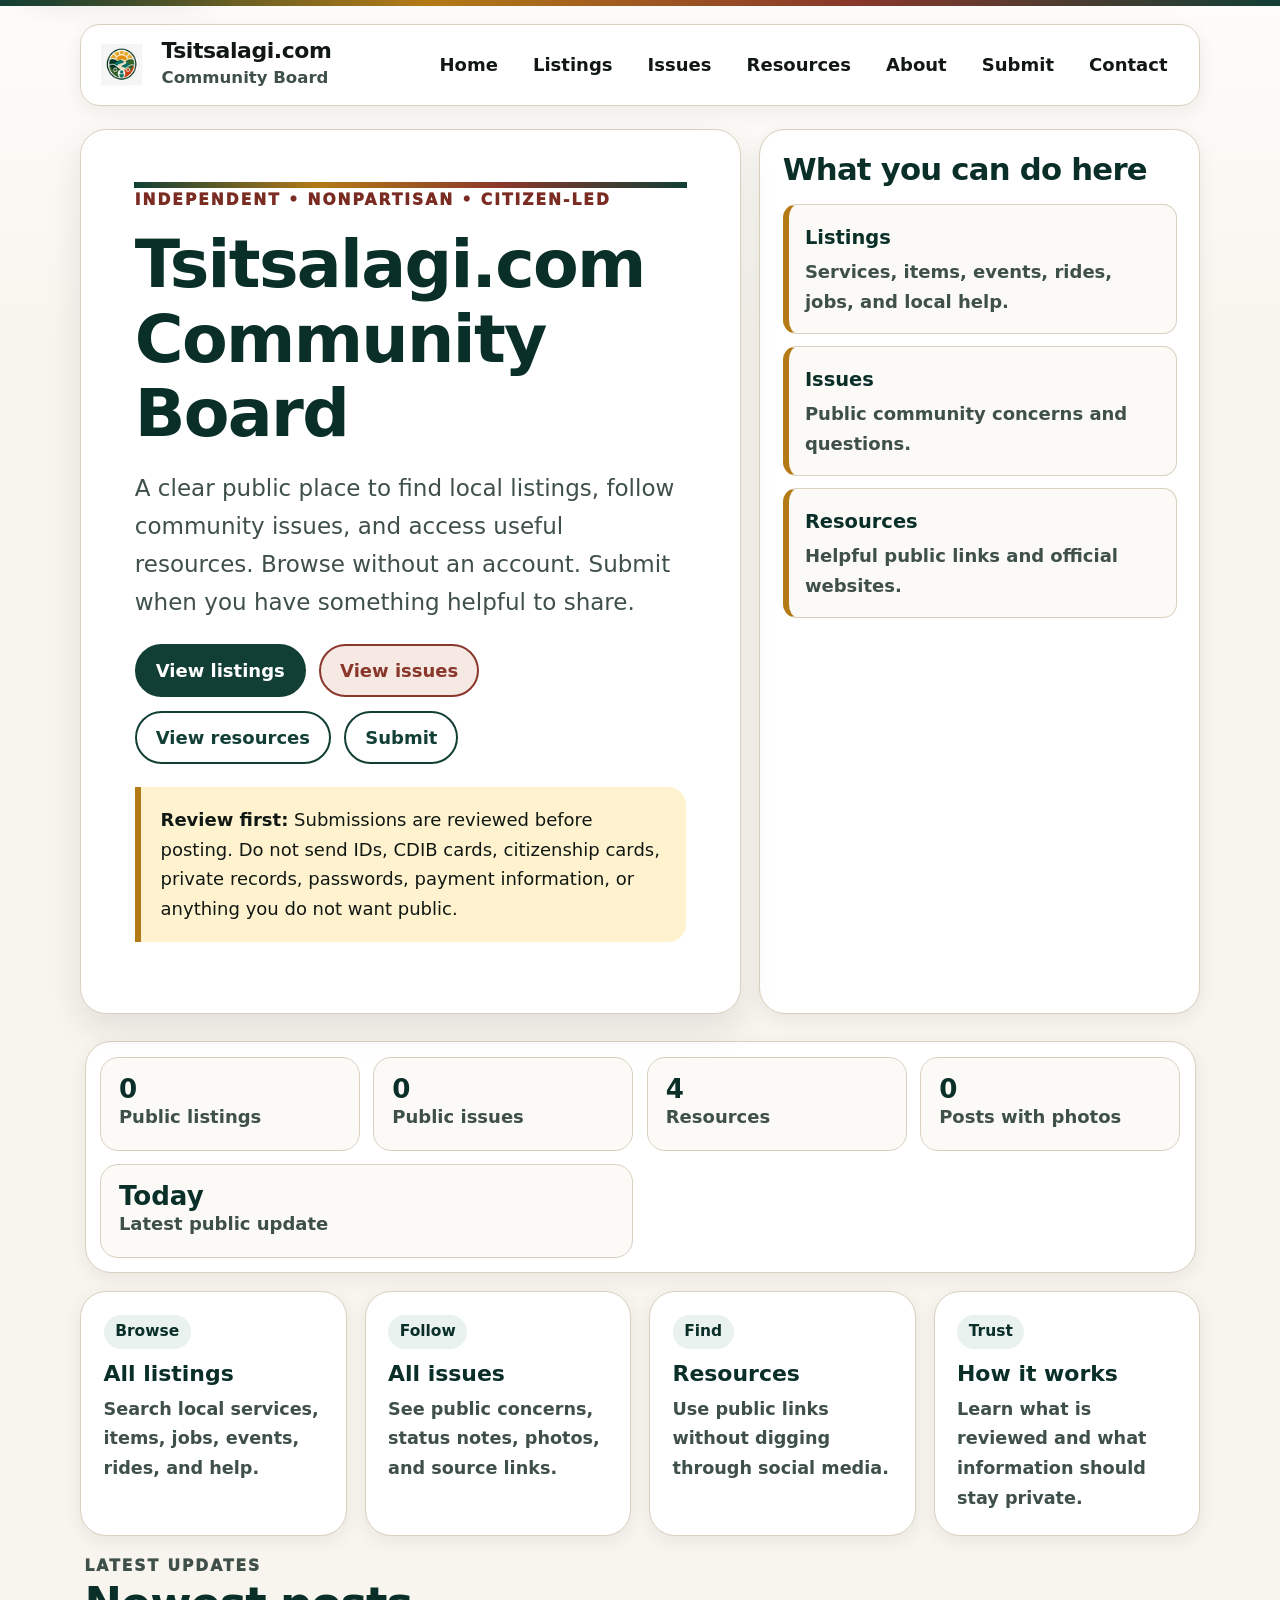
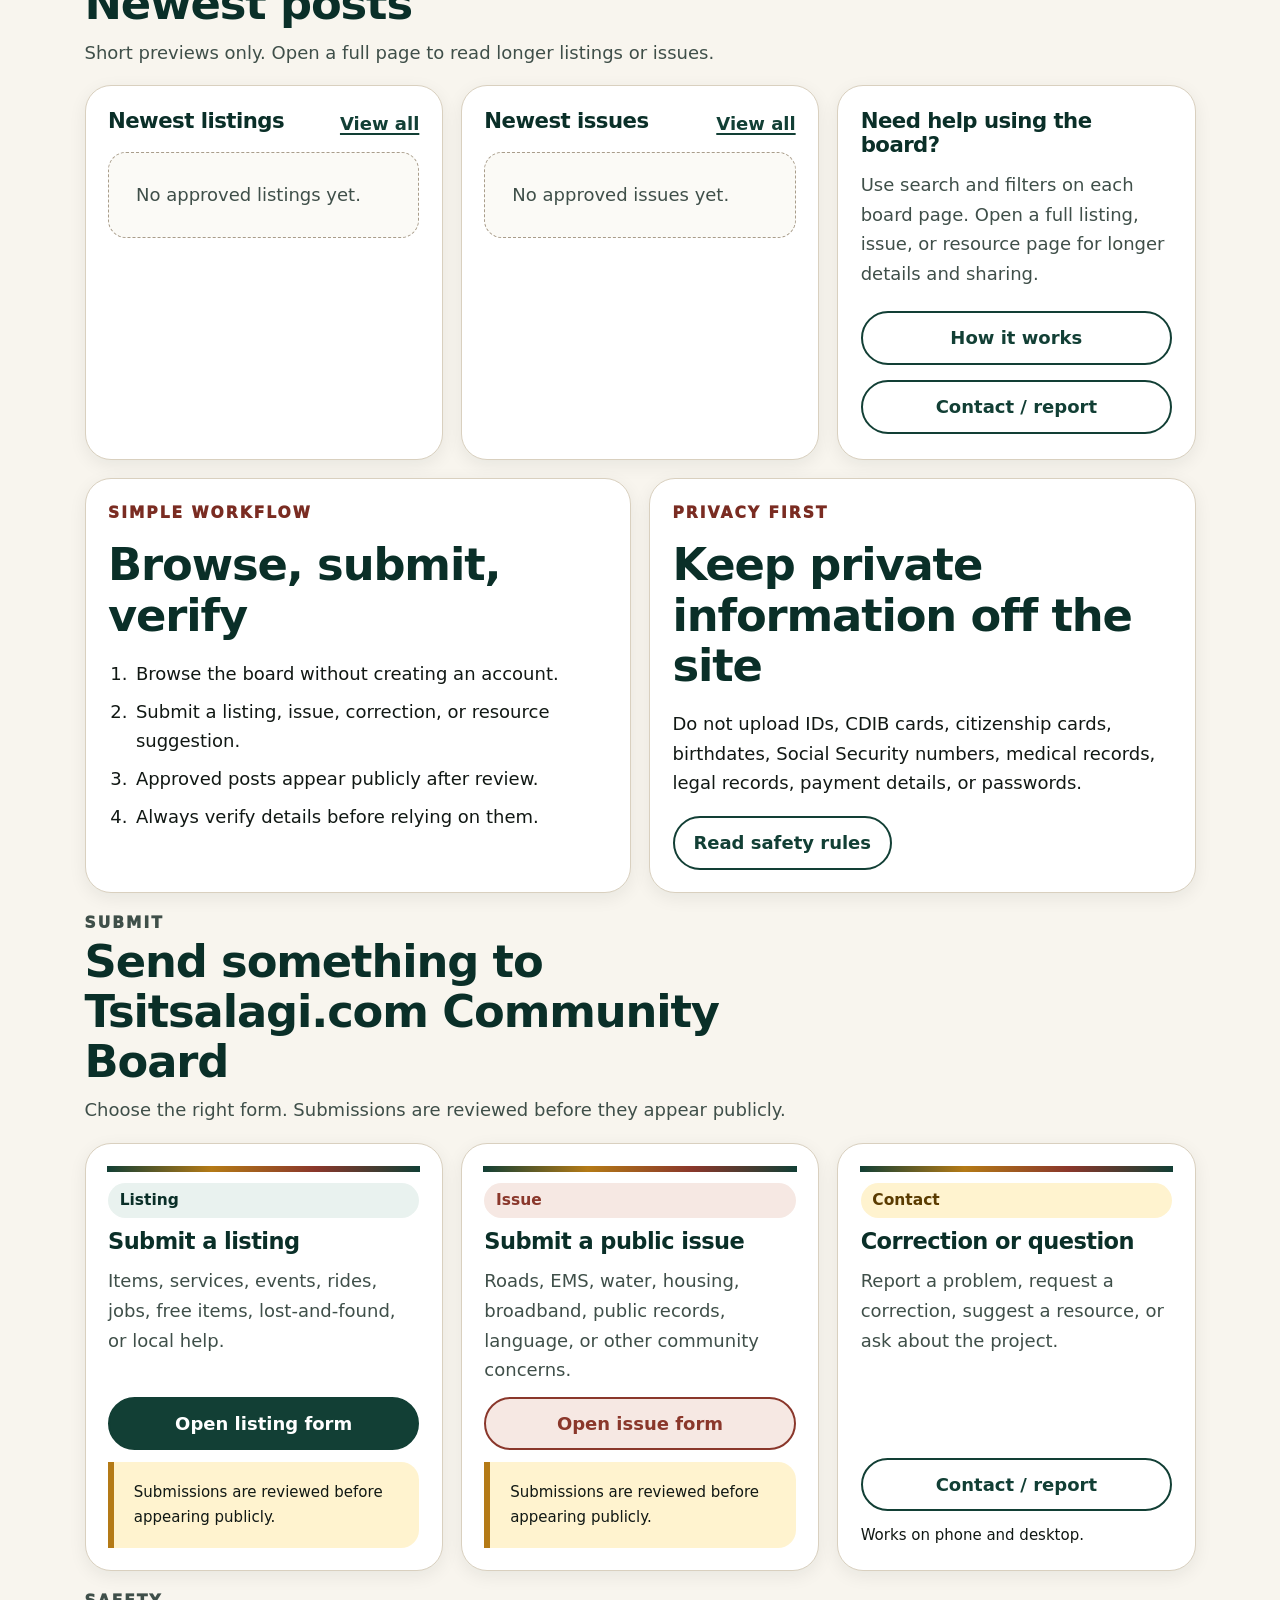
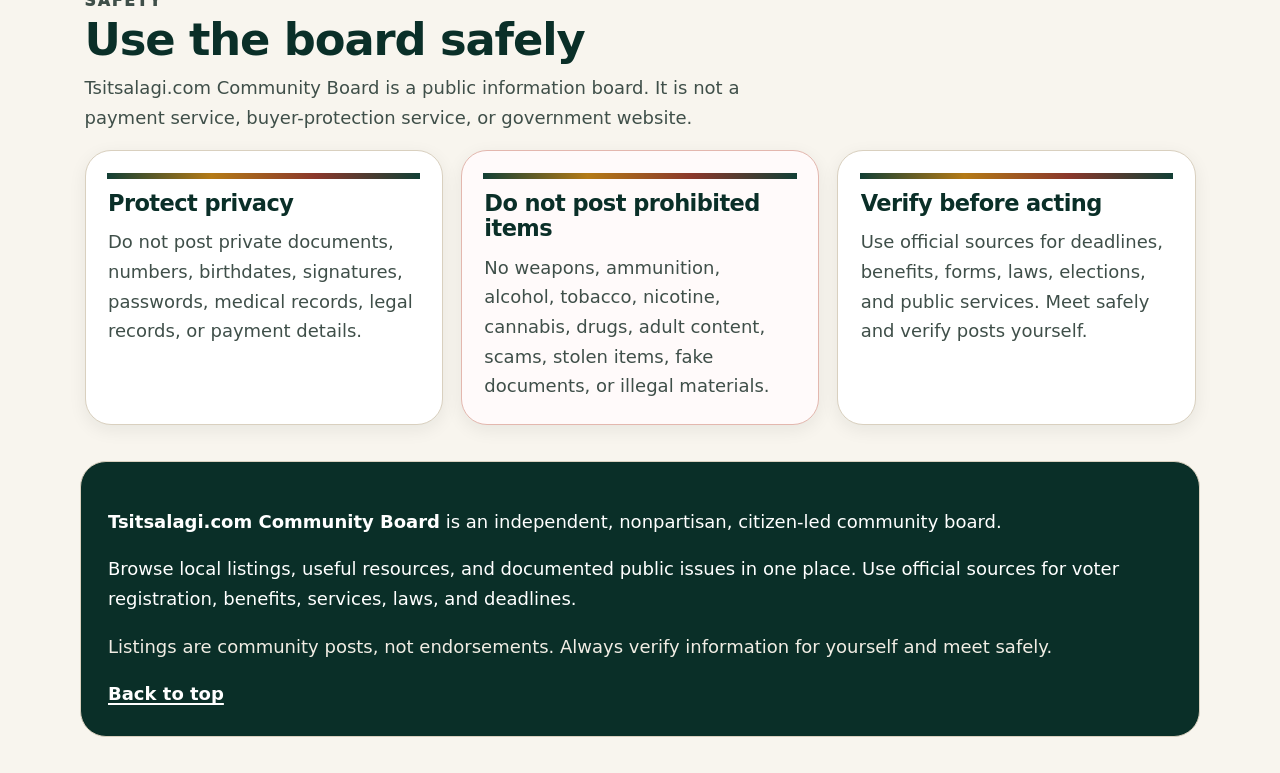
==== commit ba884c34: "Add files via upload" ====
--- a/index.html
+++ b/index.html
@@ -5,21 +5,24 @@
   <meta name="viewport" content="width=device-width, initial-scale=1" />
   <title>Tsitsalagi.com Community Board | Listings, Issues, and Resources</title>
   <meta name="description" content="Tsitsalagi.com Community Board is an independent, citizen-led community board for local listings, public issues, helpful resources, and community information." />
+  <meta property="og:site_name" content="Tsitsalagi.com Community Board" />
   <meta property="og:title" content="Tsitsalagi.com Community Board" />
   <meta property="og:description" content="Browse local listings, submit community information, find useful links, and follow public issues on Tsitsalagi.com Community Board." />
   <meta property="og:type" content="website" />
   <meta property="og:url" content="https://tsitsalagi.com/" />
   <meta property="og:image" content="https://tsitsalagi.com/favicon-512.png" />
+  <meta property="og:image:width" content="512" />
+  <meta property="og:image:height" content="512" />
   <meta property="og:image:alt" content="Tsitsalagi.com Community Board logo" />
   <meta name="twitter:card" content="summary_large_image" />
   <meta name="twitter:title" content="Tsitsalagi.com Community Board" />
   <meta name="twitter:description" content="Browse local listings, useful resources, and public issues on Tsitsalagi.com Community Board." />
   <meta name="twitter:image" content="https://tsitsalagi.com/favicon-512.png" />
   <meta name="theme-color" content="#0f3b33" />
-  <link rel="icon" type="image/png" href="favicon.png" />
-  <link rel="shortcut icon" href="favicon.ico" />
-  <link rel="apple-touch-icon" href="apple-touch-icon.png" />
-  <link rel="manifest" href="site.webmanifest" />
+  <link rel="icon" type="image/png" href="/favicon.png" />
+  <link rel="shortcut icon" href="/favicon.ico" />
+  <link rel="apple-touch-icon" href="/apple-touch-icon.png" />
+  <link rel="manifest" href="/site.webmanifest" />
   <link rel="stylesheet" href="styles.css" />
 </head>
 <body class="home-page">
@@ -122,11 +125,10 @@
           <div id="latest-issues" class="latest-list" aria-live="polite">Loading issues…</div>
         </article>
         <article class="latest-panel help-panel">
-          <div class="latest-panel-head">
+          <div class="latest-panel-head simple-head">
             <h3>Need help using the board?</h3>
-            <a href="/about.html">About</a>
-          </div>
-          <p>Use search and filters on each board page. Each full listing, issue, or resource has its own page for longer details and sharing.</p>
+          </div>
+          <p>Use search and filters on each board page. Open a full listing, issue, or resource page for longer details and sharing.</p>
           <div class="card-actions">
             <a class="button ghost" href="/about.html">How it works</a>
             <a class="button ghost" href="/contact-report.html">Contact / report</a>
--- a/styles.css
+++ b/styles.css
@@ -753,3 +753,195 @@
   h2 { font-size: 1.45rem; }
   .purpose-list a, .latest-item, .quick-card, .submit-card, .rule-card { border-radius: 14px; }
 }
+
+
+/* =========================================================
+   Final layout polish: spacing, mobile/desktop readability,
+   simple home panels, and share-preview support.
+   ========================================================= */
+:root {
+  --page-pad-desktop: clamp(1.65rem, 3.6vw, 3.2rem);
+  --page-pad-mobile: 1rem;
+}
+
+/* Do not let short links break one letter at a time */
+a, button, .button, .small-button, .pill-link, .form-link, .contact-link, .report-link, .share-button, .load-more-button,
+.latest-panel-head a, .section-header a, .featured-head a, .nav-links a {
+  overflow-wrap: normal;
+  word-break: normal;
+  hyphens: manual;
+}
+.latest-panel-head a, .featured-head a, .section-header a { white-space: nowrap; }
+.latest-panel-head, .featured-head, .section-header { flex-wrap: wrap; }
+
+/* Board page hero cards: add breathing room so labels/titles do not hug the edge */
+.page-hero,
+.mini-hero {
+  padding: var(--page-pad-desktop);
+  margin-top: 1.25rem;
+}
+.page-hero .eyebrow,
+.mini-hero .eyebrow { margin-top: 0; }
+.page-hero h1,
+.mini-hero h1 {
+  max-width: 13ch;
+  margin-top: .1rem;
+}
+.page-hero .hero-text,
+.mini-hero .hero-text { max-width: 66ch; }
+.page-hero .hero-actions,
+.mini-hero .hero-actions { margin-top: 1.25rem; }
+
+/* Board/list pages: more internal padding and cleaner spacing */
+.board-section,
+.latest-section,
+.submit-section,
+.rules-section,
+.guidance-section,
+.stats-section {
+  padding-left: .25rem;
+  padding-right: .25rem;
+}
+.toolbar,
+.dark-toolbar,
+.board-meta {
+  padding: clamp(1rem, 2.5vw, 1.35rem);
+}
+.card-grid { gap: 1.15rem; }
+.listing-card, .issue-card, .resource-card {
+  padding: clamp(1.15rem, 2.6vw, 1.55rem);
+}
+.card-actions { align-items: stretch; }
+.card-actions > a,
+.card-actions > button { margin-bottom: .15rem; }
+
+/* Homepage bottom: clean panels that do not crush or wrap awkwardly */
+.home-page .latest-grid,
+.home-page .clean-latest-grid,
+.home-page .submit-grid,
+.home-page .rules-grid,
+.home-page .guidance-grid {
+  grid-template-columns: repeat(auto-fit, minmax(min(100%, 320px), 1fr));
+}
+.home-page .latest-panel,
+.home-page .guidance-card,
+.home-page .submit-card,
+.home-page .rule-card {
+  min-width: 0;
+}
+.home-page .latest-panel-head {
+  display: flex;
+  align-items: flex-start;
+  gap: .8rem;
+}
+.home-page .latest-panel-head.simple-head { display: block; }
+.home-page .latest-panel-head h3 { min-width: 0; }
+.home-page .latest-panel-head a {
+  flex: 0 0 auto;
+  max-width: 100%;
+}
+.help-panel .card-actions { display: grid; grid-template-columns: 1fr; gap: .7rem; }
+.help-panel .button { width: 100%; }
+.home-page .guidance-card p,
+.home-page .submit-card p,
+.home-page .rule-card p,
+.home-page .latest-panel p {
+  max-width: 68ch;
+}
+
+/* Contact/report page hero: remove the large empty-left layout */
+.contact-report-page .hero,
+.wrap > .hero,
+body:not(.home-page) .hero:not(.home-hero) {
+  display: block;
+  padding: var(--page-pad-desktop);
+  background: var(--surface);
+  border: 1px solid var(--line);
+  border-radius: var(--radius-lg);
+  box-shadow: var(--shadow-soft);
+  overflow: hidden;
+  margin: 1rem 0;
+}
+.contact-report-page .hero::before,
+.wrap > .hero::before,
+body:not(.home-page) .hero:not(.home-hero)::before {
+  content: "";
+  display: block;
+  height: 6px;
+  margin: calc(-1 * var(--page-pad-desktop)) calc(-1 * var(--page-pad-desktop)) 1.4rem;
+  background: linear-gradient(90deg, var(--green), var(--gold), var(--clay), var(--green));
+}
+.contact-report-page .hero h1,
+.wrap > .hero h1,
+body:not(.home-page) .hero:not(.home-hero) h1 {
+  max-width: 13ch;
+}
+.contact-report-page .hero .lead,
+.wrap > .hero .lead,
+body:not(.home-page) .hero:not(.home-hero) .lead {
+  max-width: 62ch;
+}
+
+/* Mobile-specific spacing */
+@media (max-width: 720px) {
+  .page-hero,
+  .mini-hero,
+  .contact-report-page .hero,
+  .wrap > .hero,
+  body:not(.home-page) .hero:not(.home-hero) {
+    padding: var(--page-pad-mobile);
+    margin-top: .8rem;
+  }
+  .contact-report-page .hero::before,
+  .wrap > .hero::before,
+  body:not(.home-page) .hero:not(.home-hero)::before {
+    margin: calc(-1 * var(--page-pad-mobile)) calc(-1 * var(--page-pad-mobile)) 1rem;
+  }
+  .page-hero h1,
+  .mini-hero h1,
+  .contact-report-page .hero h1,
+  .wrap > .hero h1 {
+    max-width: none;
+    font-size: clamp(2rem, 10vw, 3rem);
+  }
+  .toolbar,
+  .dark-toolbar,
+  .board-meta,
+  .listing-card,
+  .issue-card,
+  .resource-card,
+  .detail-card,
+  .latest-panel,
+  .quick-card,
+  .guidance-card,
+  .submit-card,
+  .rule-card {
+    padding: 1rem;
+  }
+  .latest-panel-head,
+  .featured-head,
+  .section-header {
+    display: block;
+  }
+  .latest-panel-head a,
+  .featured-head a,
+  .section-header a {
+    display: inline-flex;
+    margin-top: .35rem;
+    white-space: normal;
+  }
+  .home-page .latest-grid,
+  .home-page .clean-latest-grid,
+  .home-page .submit-grid,
+  .home-page .rules-grid,
+  .home-page .guidance-grid {
+    grid-template-columns: 1fr;
+  }
+}
+
+@media (max-width: 420px) {
+  .site-header, .section, .site-footer, .page, .wrap, .footer { width: min(100% - .85rem, var(--max)); }
+  .toolbar input, .toolbar select, .dark-toolbar input, .dark-toolbar select, input, select, textarea {
+    min-height: 52px;
+  }
+}
